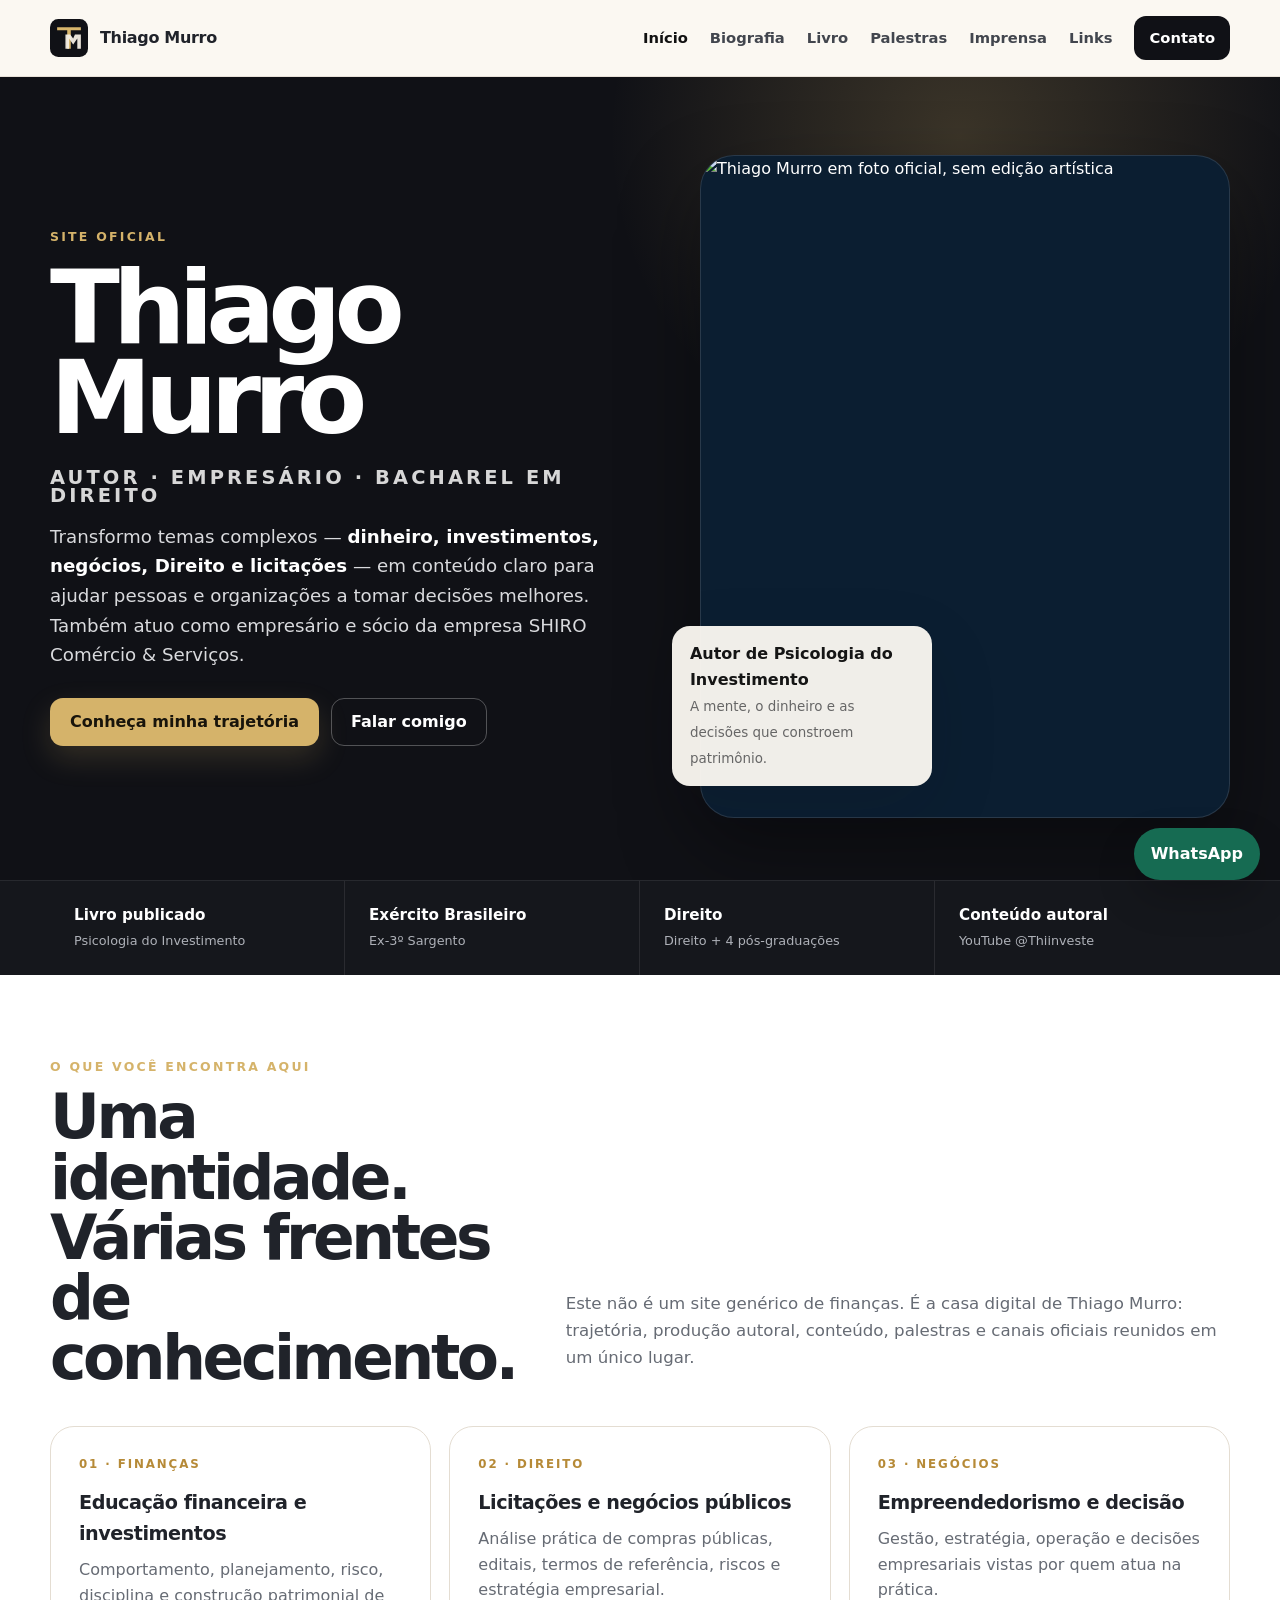
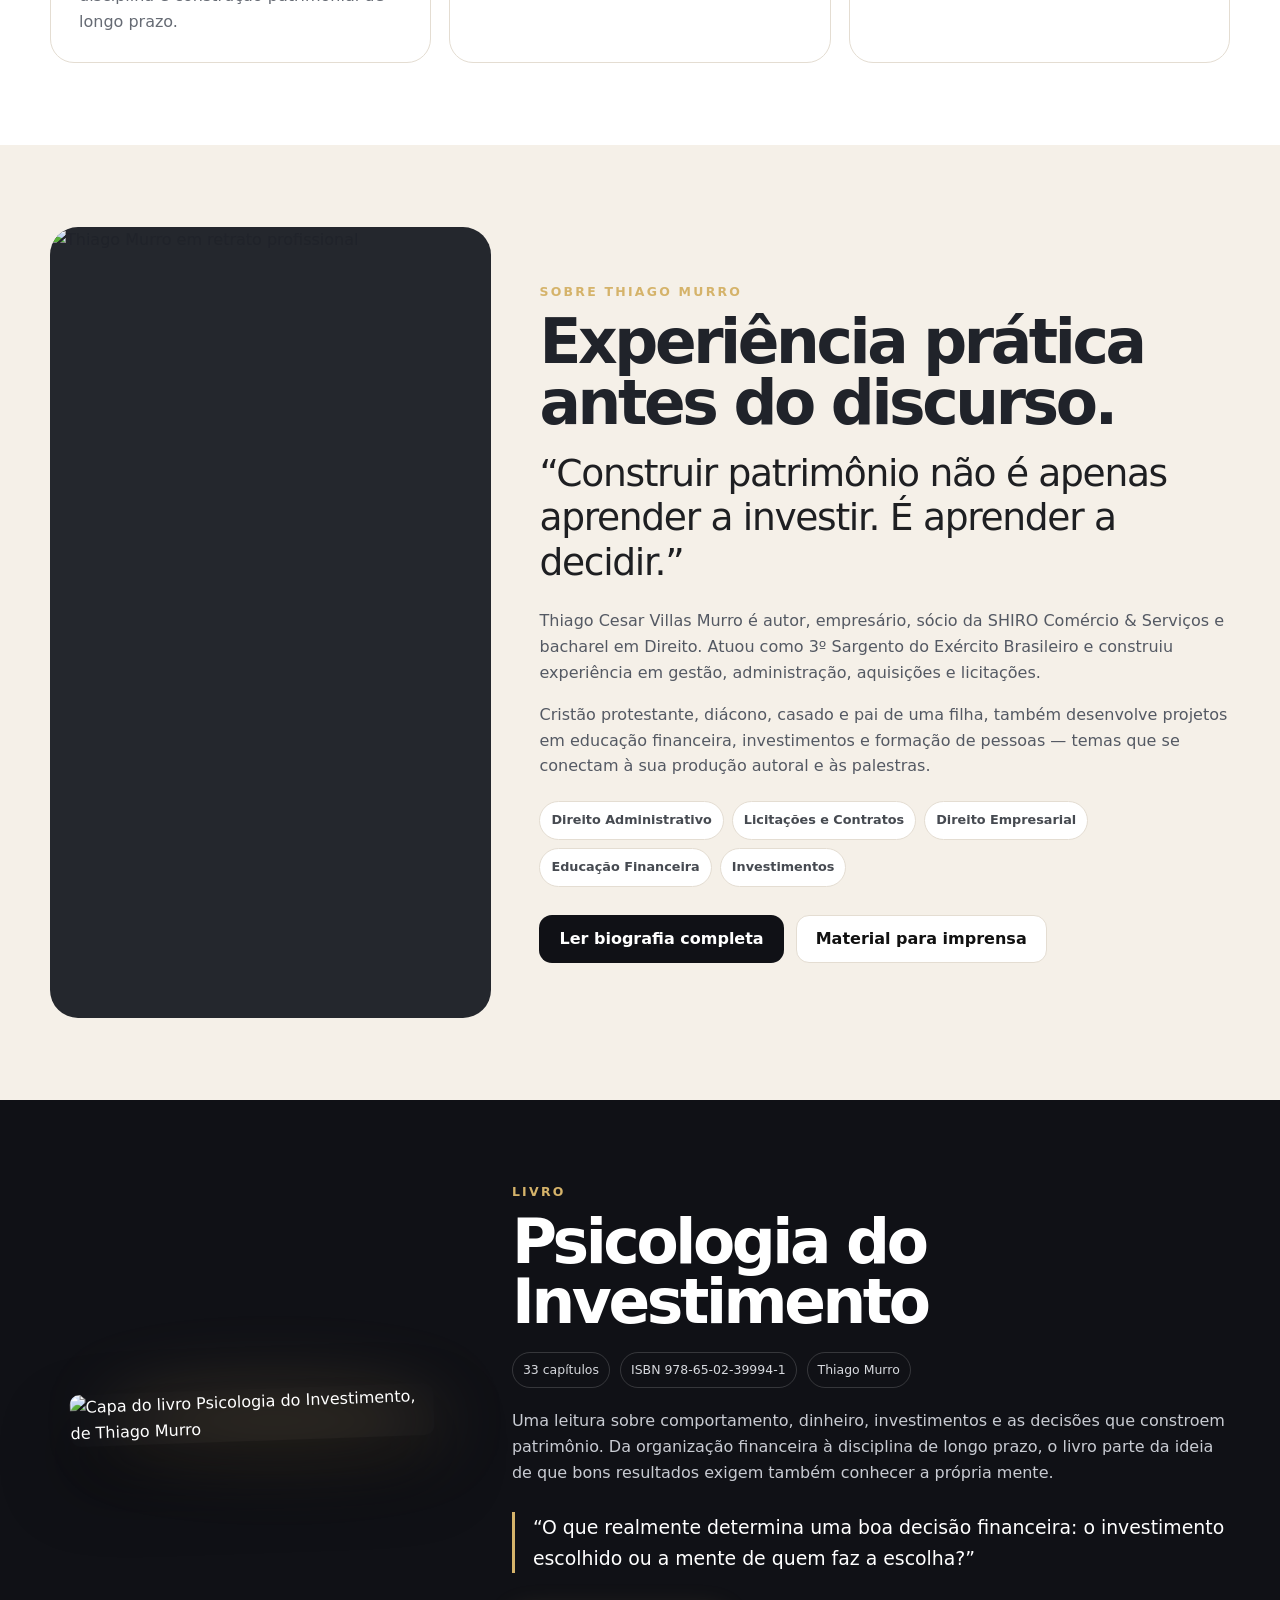
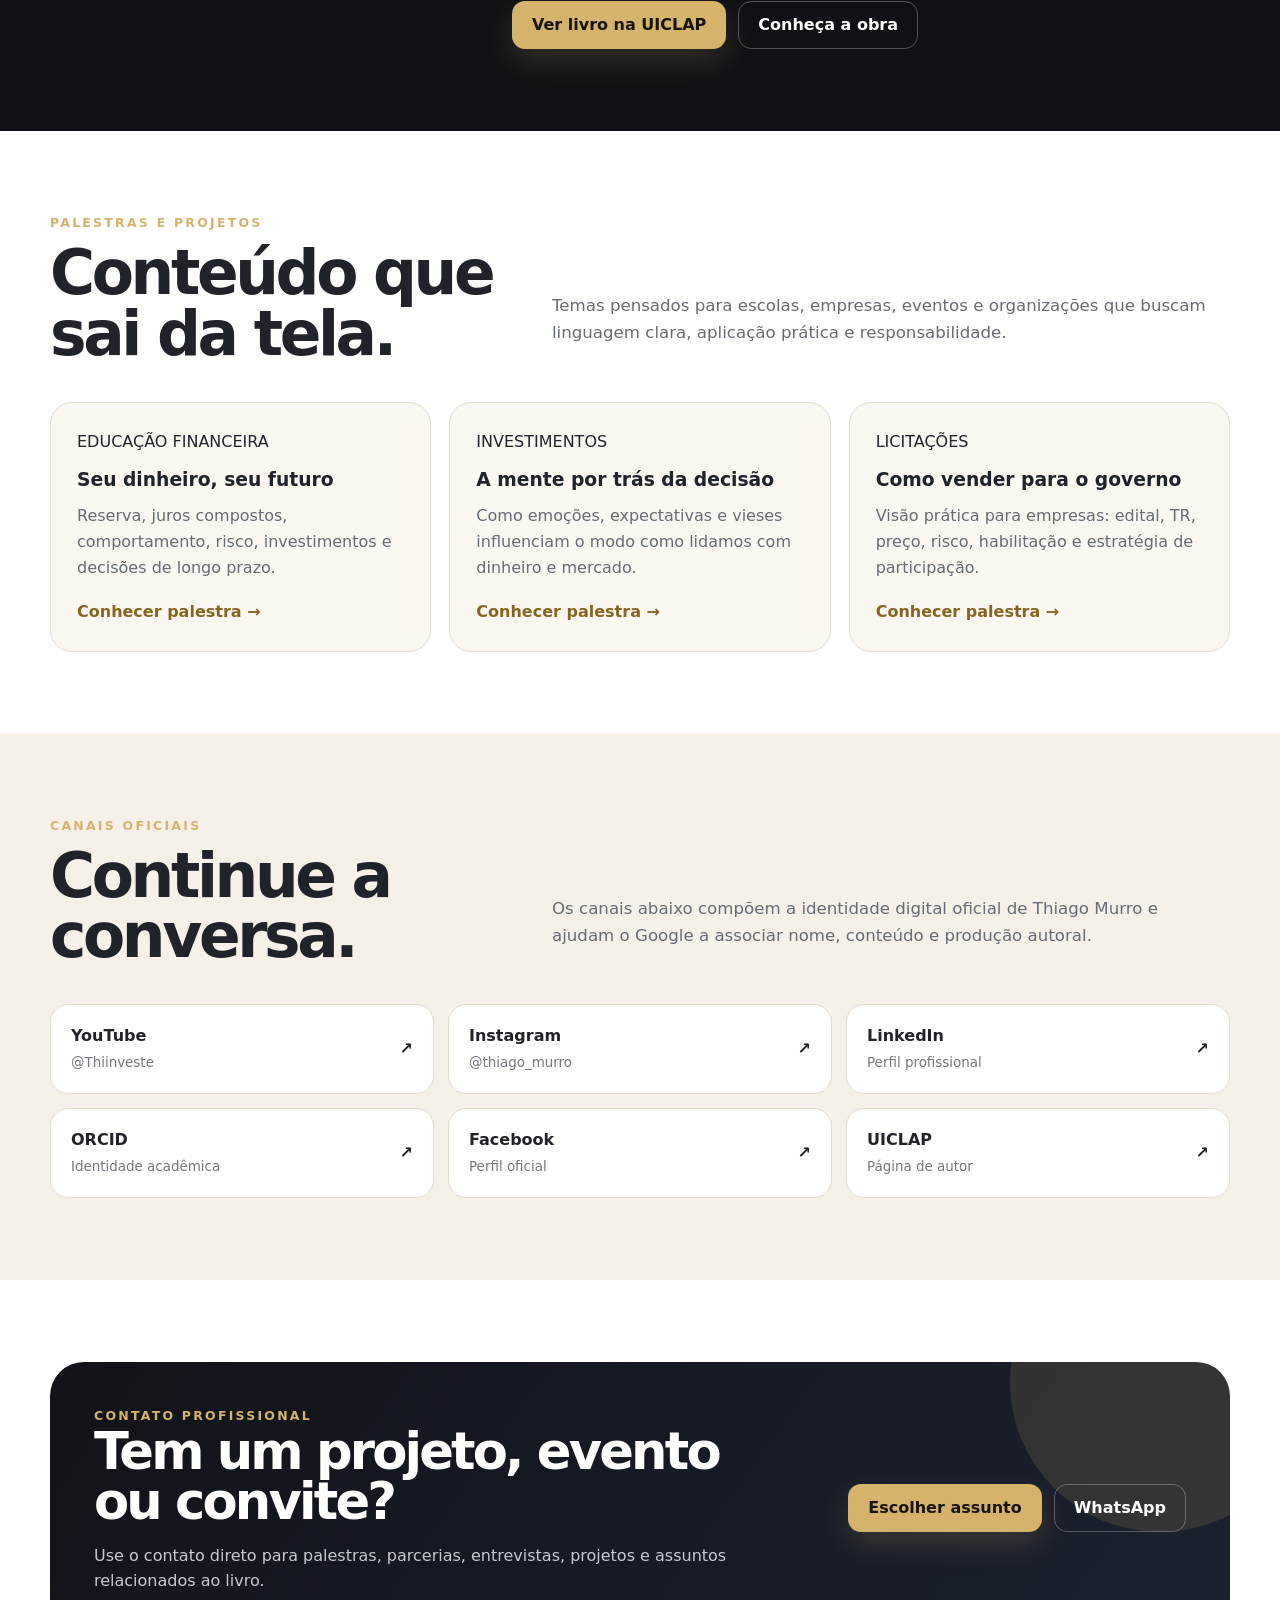
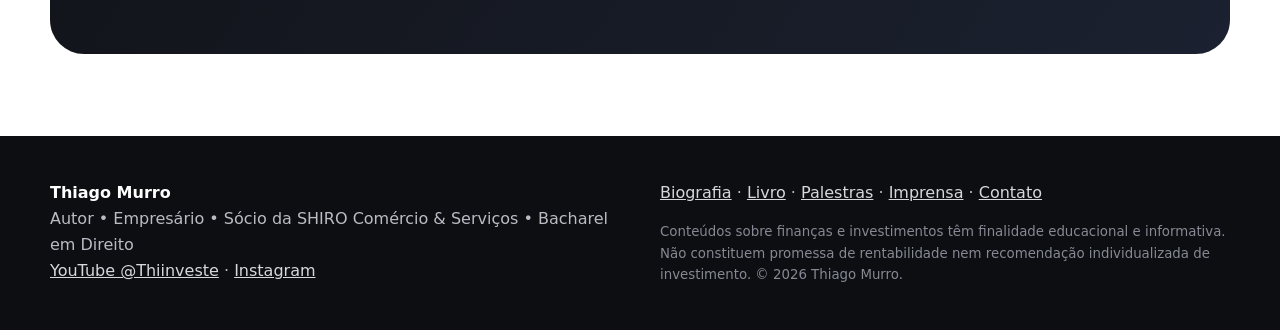
==== index.html @ 7f947172 "Publica página inicial do site oficial" ====
<!DOCTYPE html>
<html lang="pt-BR"><head><meta charset="utf-8"/><meta content="width=device-width,initial-scale=1" name="viewport"/><title>Thiago Murro | Autor, Empresário e Educação Financeira</title><meta content="Site oficial de Thiago Murro: autor de Psicologia do Investimento, empresário, bacharel em Direito, ex-3º Sargento e criador do canal Thiinveste." name="description"/><meta content="Thiago Murro" name="author"/><meta content="index,follow,max-image-preview:large" name="robots"/><meta content="#101116" name="theme-color"/><meta content="website" property="og:type"/><meta content="Thiago Murro | Autor, Empresário e Educação Financeira" property="og:title"/><meta content="Site oficial de Thiago Murro: autor de Psicologia do Investimento, empresário, bacharel em Direito, ex-3º Sargento e criador do canal Thiinveste." property="og:description"/><meta content="https://tcesar443-pixel.github.io/assets/thiago-murro-16x9.webp" property="og:image"/><meta content="pt_BR" property="og:locale"/><meta content="summary_large_image" name="twitter:card"/><link href="assets/favicon.svg" rel="icon"/><link href="styles.css" rel="stylesheet"/><script type="application/ld+json">{"@context": "https://schema.org", "@type": "Person", "@id": "https://tcesar443-pixel.github.io/#thiago-murro", "name": "Thiago Murro", "alternateName": ["Thiago Cesar Villas Murro", "Thiinveste"], "givenName": "Thiago", "familyName": "Murro", "description": "Autor, empresário, sócio da SHIRO Comércio & Serviços, bacharel em Direito e ex-3º Sargento do Exército Brasileiro, com atuação em licitações, gestão pública, educação financeira e investimentos.", "image": ["https://tcesar443-pixel.github.io/assets/thiago-murro-1x1.webp", "https://tcesar443-pixel.github.io/assets/thiago-murro-4x3.webp", "https://tcesar443-pixel.github.io/assets/thiago-murro-16x9.webp"], "jobTitle": ["Autor", "Empresário", "Sócio da SHIRO Comércio & Serviços"], "sameAs": ["https://www.youtube.com/@Thiinveste", "https://www.instagram.com/thiago_murro/", "https://www.facebook.com/thiago.murro.2025/", "https://www.linkedin.com/in/thiago-cesar-villas-murro-1043553b2/", "https://orcid.org/0009-0005-9822-4153", "https://bio.uiclap.com/thiagomurro"], "knowsAbout": ["Educação financeira", "Investimentos", "Direito Administrativo", "Licitações e contratos", "Direito Empresarial", "Direito Econômico e Financeiro", "Negócios", "Gestão pública", "Finanças comportamentais"], "url": "https://tcesar443-pixel.github.io/"}</script>
<script type="application/ld+json">{"@context": "https://schema.org", "@type": "WebSite", "name": "Thiago Murro", "alternateName": "Thiago Murro | Site Oficial", "publisher": {"@id": "https://tcesar443-pixel.github.io/#thiago-murro"}, "@id": "https://tcesar443-pixel.github.io/#website", "url": "https://tcesar443-pixel.github.io/"}</script><meta content="1200" property="og:image:width"/><meta content="675" property="og:image:height"/><meta content="Thiago Murro em retrato oficial" property="og:image:alt"/><meta content="Thiago Murro | Site Oficial" property="og:site_name"/><meta content="Thiago Murro | Autor, Empresário e Educação Financeira" name="twitter:title"/><meta content="Site oficial de Thiago Murro: autor de Psicologia do Investimento, empresário, bacharel em Direito, ex-3º Sargento e criador do canal Thiinveste." name="twitter:description"/><meta content="https://tcesar443-pixel.github.io/assets/thiago-murro-16x9.webp" name="twitter:image"/><meta content="Thiago Murro em retrato oficial" name="twitter:image:alt"/><link href="./" hreflang="pt-BR" rel="alternate"/><link as="image" fetchpriority="high" href="assets/thiago-murro-hero.jpg" rel="preload"/><link href="https://tcesar443-pixel.github.io/" rel="canonical"/><meta content="https://tcesar443-pixel.github.io/" property="og:url"/></head><body><a class="skip" href="#conteudo">Ir para o conteúdo</a><header class="nav-shell"><div class="container nav"><a class="brand" href="index.html"><img alt="" height="38" src="assets/favicon.svg" width="38"/><span>Thiago Murro</span></a><button aria-expanded="false" aria-label="Abrir menu" class="menu">☰</button><nav aria-label="Navegação principal" class="navlinks"><a aria-current="page" href="index.html">Início</a><a href="biografia.html">Biografia</a><a href="livro.html">Livro</a><a href="palestras.html">Palestras</a><a href="imprensa.html">Imprensa</a><a href="links.html">Links</a><a class="nav-cta" href="contato.html">Contato</a></nav></div></header><main id="conteudo"><section class="hero"><div class="container hero-grid"><div class="reveal"><div class="eyebrow">Site oficial</div><h1>Thiago<br/>Murro<small>Autor · Empresário · Bacharel em Direito</small></h1><p class="hero-lead">Transformo temas complexos — <strong>dinheiro, investimentos, negócios, Direito e licitações</strong> — em conteúdo claro para ajudar pessoas e organizações a tomar decisões melhores. Também atuo como empresário e sócio da empresa SHIRO Comércio &amp; Serviços.</p><div class="actions"><a class="btn btn-gold" data-track="hero_biografia" href="biografia.html">Conheça minha trajetória</a><a class="btn btn-ghost" data-track="hero_whatsapp" href="https://wa.me/5521992072981?text=Ol%C3%A1%2C%20Thiago.%20Conheci%20seu%20trabalho%20pelo%20seu%20site%20oficial%20e%20gostaria%20de%20conversar." rel="noopener" target="_blank">Falar comigo</a></div></div><div class="hero-photo reveal"><div class="frame"><img alt="Thiago Murro em foto oficial, sem edição artística" fetchpriority="high" height="1600" loading="eager" src="assets/thiago-murro-hero.jpg" width="894"/></div><div class="photo-tag"><strong>Autor de Psicologia do Investimento</strong><span>A mente, o dinheiro e as decisões que constroem patrimônio.</span></div></div></div></section>
<section class="trust"><div class="container trust-grid"><div class="trust-item"><strong>Livro publicado</strong><span>Psicologia do Investimento</span></div><div class="trust-item"><strong>Exército Brasileiro</strong><span>Ex-3º Sargento</span></div><div class="trust-item"><strong>Direito</strong><span>Direito + 4 pós-graduações</span></div><div class="trust-item"><strong>Conteúdo autoral</strong><span>YouTube @Thiinveste</span></div></div></section>
<section class="section white"><div class="container"><div class="section-head"><div><div class="eyebrow">O que você encontra aqui</div><h2>Uma identidade.<br/>Várias frentes de conhecimento.</h2></div><p class="section-copy">Este não é um site genérico de finanças. É a casa digital de Thiago Murro: trajetória, produção autoral, conteúdo, palestras e canais oficiais reunidos em um único lugar.</p></div><div class="grid3"><article class="card"><div class="num">01 · FINANÇAS</div><h3>Educação financeira e investimentos</h3><p>Comportamento, planejamento, risco, disciplina e construção patrimonial de longo prazo.</p></article><article class="card"><div class="num">02 · DIREITO</div><h3>Licitações e negócios públicos</h3><p>Análise prática de compras públicas, editais, termos de referência, riscos e estratégia empresarial.</p></article><article class="card"><div class="num">03 · NEGÓCIOS</div><h3>Empreendedorismo e decisão</h3><p>Gestão, estratégia, operação e decisões empresariais vistas por quem atua na prática.</p></article></div></div></section>
<section class="section paper"><div class="container about-grid"><div class="about-photo"><img alt="Thiago Murro em retrato profissional" height="1600" loading="lazy" src="assets/thiago-murro-imprensa.jpg" width="894"/></div><div><div class="eyebrow">Sobre Thiago Murro</div><h2>Experiência prática antes do discurso.</h2><p class="quote">“Construir patrimônio não é apenas aprender a investir. É aprender a decidir.”</p><div class="prose"><p>Thiago Cesar Villas Murro é autor, empresário, sócio da SHIRO Comércio &amp; Serviços e bacharel em Direito. Atuou como 3º Sargento do Exército Brasileiro e construiu experiência em gestão, administração, aquisições e licitações.</p><p>Cristão protestante, diácono, casado e pai de uma filha, também desenvolve projetos em educação financeira, investimentos e formação de pessoas — temas que se conectam à sua produção autoral e às palestras.</p></div><div class="chips"><span class="chip">Direito Administrativo</span><span class="chip">Licitações e Contratos</span><span class="chip">Direito Empresarial</span><span class="chip">Educação Financeira</span><span class="chip">Investimentos</span></div><div class="actions"><a class="btn btn-dark" href="biografia.html">Ler biografia completa</a><a class="btn btn-light" href="imprensa.html">Material para imprensa</a></div></div></div></section>
<section class="section dark"><div class="container book-grid"><div class="cover-wrap"><img alt="Capa do livro Psicologia do Investimento, de Thiago Murro" class="book-cover" height="1002" loading="lazy" src="assets/psicologia-do-investimento-capa.jpg" width="668"/></div><div class="book-info"><div class="eyebrow">Livro</div><h2>Psicologia do Investimento</h2><div class="meta"><span>33 capítulos</span><span>ISBN 978-65-02-39994-1</span><span>Thiago Murro</span></div><p>Uma leitura sobre comportamento, dinheiro, investimentos e as decisões que constroem patrimônio. Da organização financeira à disciplina de longo prazo, o livro parte da ideia de que bons resultados exigem também conhecer a própria mente.</p><blockquote>“O que realmente determina uma boa decisão financeira: o investimento escolhido ou a mente de quem faz a escolha?”</blockquote><div class="actions"><a class="btn btn-gold" data-track="buy_book_home" href="https://loja.uiclap.com/titulo/ua206157" rel="noopener" target="_blank">Ver livro na UICLAP</a><a class="btn btn-ghost" href="livro.html">Conheça a obra</a></div></div></div></section>
<section class="section white"><div class="container"><div class="section-head"><div><div class="eyebrow">Palestras e projetos</div><h2>Conteúdo que sai da tela.</h2></div><p class="section-copy">Temas pensados para escolas, empresas, eventos e organizações que buscam linguagem clara, aplicação prática e responsabilidade.</p></div><div class="offer"><article class="offer-card"><div class="num">EDUCAÇÃO FINANCEIRA</div><h3>Seu dinheiro, seu futuro</h3><p>Reserva, juros compostos, comportamento, risco, investimentos e decisões de longo prazo.</p><a href="palestras.html">Conhecer palestra →</a></article><article class="offer-card"><div class="num">INVESTIMENTOS</div><h3>A mente por trás da decisão</h3><p>Como emoções, expectativas e vieses influenciam o modo como lidamos com dinheiro e mercado.</p><a href="palestras.html">Conhecer palestra →</a></article><article class="offer-card"><div class="num">LICITAÇÕES</div><h3>Como vender para o governo</h3><p>Visão prática para empresas: edital, TR, preço, risco, habilitação e estratégia de participação.</p><a href="palestras.html">Conhecer palestra →</a></article></div></div></section>
<section class="section paper"><div class="container"><div class="section-head"><div><div class="eyebrow">Canais oficiais</div><h2>Continue a conversa.</h2></div><p class="section-copy">Os canais abaixo compõem a identidade digital oficial de Thiago Murro e ajudam o Google a associar nome, conteúdo e produção autoral.</p></div><div class="social-grid"><a class="social" data-track="youtube" href="https://www.youtube.com/@Thiinveste" rel="me noopener" target="_blank"><div><b>YouTube</b><span>@Thiinveste</span></div><b>↗</b></a><a class="social" data-track="instagram" href="https://www.instagram.com/thiago_murro/" rel="me noopener" target="_blank"><div><b>Instagram</b><span>@thiago_murro</span></div><b>↗</b></a><a class="social" href="https://www.linkedin.com/in/thiago-cesar-villas-murro-1043553b2/" rel="me noopener" target="_blank"><div><b>LinkedIn</b><span>Perfil profissional</span></div><b>↗</b></a><a class="social" href="https://orcid.org/0009-0005-9822-4153" rel="me noopener" target="_blank"><div><b>ORCID</b><span>Identidade acadêmica</span></div><b>↗</b></a><a class="social" href="https://www.facebook.com/thiago.murro.2025/" rel="me noopener" target="_blank"><div><b>Facebook</b><span>Perfil oficial</span></div><b>↗</b></a><a class="social" href="https://bio.uiclap.com/thiagomurro" rel="me noopener" target="_blank"><div><b>UICLAP</b><span>Página de autor</span></div><b>↗</b></a></div></div></section>
<section class="section white"><div class="container"><div class="cta"><div><div class="eyebrow">Contato profissional</div><h2>Tem um projeto, evento ou convite?</h2><p>Use o contato direto para palestras, parcerias, entrevistas, projetos e assuntos relacionados ao livro.</p></div><div class="actions"><a class="btn btn-gold" data-track="cta_contact" href="contato.html">Escolher assunto</a><a class="btn btn-ghost" data-track="cta_whatsapp" href="https://wa.me/5521992072981?text=Ol%C3%A1%2C%20Thiago.%20Conheci%20seu%20trabalho%20pelo%20site%20e%20gostaria%20de%20falar%20sobre%20um%20projeto%20profissional." rel="noopener" target="_blank">WhatsApp</a></div></div></div></section></main><a class="whatsapp-float" data-track="whatsapp_floating" href="https://wa.me/5521992072981?text=Ol%C3%A1%2C%20Thiago.%20Conheci%20seu%20trabalho%20pelo%20site%20e%20gostaria%20de%20conversar." rel="noopener" target="_blank">WhatsApp</a><footer class="footer"><div class="container footer-grid"><div><strong>Thiago Murro</strong><br/>Autor • Empresário • Sócio da SHIRO Comércio &amp; Serviços • Bacharel em Direito<br/><a href="https://www.youtube.com/@Thiinveste" rel="me noopener" target="_blank">YouTube @Thiinveste</a> · <a href="https://www.instagram.com/thiago_murro/" rel="me noopener" target="_blank">Instagram</a></div><div><a href="biografia.html">Biografia</a> · <a href="livro.html">Livro</a> · <a href="palestras.html">Palestras</a> · <a href="imprensa.html">Imprensa</a> · <a href="contato.html">Contato</a><small>Conteúdos sobre finanças e investimentos têm finalidade educacional e informativa. Não constituem promessa de rentabilidade nem recomendação individualizada de investimento. © <span data-year=""></span> Thiago Murro.</small></div></div></footer><script defer="" src="script.js"></script></body></html>
---- styles.css ----
:root{
 --ink:#101116;--ink2:#17191f;--paper:#f5f0e8;--paper2:#fbf8f2;--white:#fff;--text:#20232a;--muted:#666b74;
 --gold:#d5b36a;--gold2:#b68a37;--blue:#17395e;--line:#e4ddd2;--success:#1b6d55;
 --max:1180px;--radius:26px;--shadow:0 24px 70px rgba(16,17,22,.12)
}
*{box-sizing:border-box}html{scroll-behavior:smooth}body{margin:0;background:var(--paper2);color:var(--text);font-family:Inter,ui-sans-serif,system-ui,-apple-system,BlinkMacSystemFont,"Segoe UI",sans-serif;line-height:1.62;-webkit-font-smoothing:antialiased}img{max-width:100%;display:block}a{color:inherit}.container{width:min(calc(100% - 40px),var(--max));margin-inline:auto}.skip{position:absolute;left:-9999px}.skip:focus{left:16px;top:12px;z-index:1000;background:#fff;padding:10px 14px;border-radius:10px}
.nav-shell{position:sticky;top:0;z-index:60;background:rgba(251,248,242,.9);backdrop-filter:blur(16px);border-bottom:1px solid rgba(228,221,210,.8)}.nav{height:76px;display:flex;align-items:center;justify-content:space-between;gap:20px}.brand{display:flex;align-items:center;gap:12px;text-decoration:none;font-weight:860;letter-spacing:-.02em}.brand img{width:38px;height:38px}.navlinks{display:flex;align-items:center;gap:22px}.navlinks a{text-decoration:none;font-size:.92rem;font-weight:720;color:#42464e}.navlinks a:hover,.navlinks a[aria-current="page"]{color:#111}.nav-cta{background:var(--ink)!important;color:white!important;padding:10px 15px;border-radius:12px}.menu{display:none;border:0;background:none;font-size:1.5rem}
.hero{position:relative;overflow:hidden;background:var(--ink);color:white;padding:78px 0 62px}.hero:before{content:"";position:absolute;inset:-30% -10% auto 40%;height:600px;background:radial-gradient(circle,rgba(213,179,106,.22),rgba(213,179,106,0) 65%);pointer-events:none}.hero-grid{position:relative;display:grid;grid-template-columns:1.05fr .95fr;gap:64px;align-items:center}.eyebrow{font-size:.78rem;letter-spacing:.18em;text-transform:uppercase;font-weight:840;color:var(--gold)}.hero h1{font-size:clamp(3.8rem,8vw,7rem);line-height:.88;letter-spacing:-.07em;margin:16px 0 18px}.hero h1 small{display:block;font-size:.19em;letter-spacing:.16em;text-transform:uppercase;color:#d7d7d7;margin-top:26px}.hero-lead{font-size:1.14rem;color:#d9dadd;max-width:690px}.hero-lead strong{color:white}.actions{display:flex;gap:12px;flex-wrap:wrap;margin-top:28px}.btn{display:inline-flex;align-items:center;justify-content:center;min-height:48px;padding:0 19px;border-radius:13px;text-decoration:none;font-weight:800;border:1px solid transparent;transition:.2s ease}.btn:hover{transform:translateY(-1px)}.btn-gold{background:var(--gold);color:#18140b;box-shadow:0 12px 30px rgba(213,179,106,.18)}.btn-ghost{border-color:rgba(255,255,255,.28);color:white}.btn-dark{background:var(--ink);color:white}.btn-light{background:white;color:#111;border-color:var(--line)}
.hero-photo{position:relative}.hero-photo .frame{border-radius:34px;overflow:hidden;box-shadow:0 34px 80px rgba(0,0,0,.35);border:1px solid rgba(255,255,255,.12);background:#0b1e31;aspect-ratio:4/5}.hero-photo .frame img{width:100%;height:100%;object-fit:cover;object-position:center 32%}.photo-tag{position:absolute;left:-28px;bottom:32px;background:rgba(250,247,241,.96);color:#151515;border-radius:18px;padding:15px 18px;box-shadow:var(--shadow);max-width:260px}.photo-tag strong{display:block}.photo-tag span{font-size:.84rem;color:#666}
.trust{background:#15171c;color:white;border-top:1px solid rgba(255,255,255,.08)}.trust-grid{display:grid;grid-template-columns:repeat(4,1fr)}.trust-item{padding:22px 24px;border-right:1px solid rgba(255,255,255,.09)}.trust-item:last-child{border:0}.trust-item strong{display:block;font-size:.95rem}.trust-item span{font-size:.8rem;color:#aeb1b8}
.section{padding:82px 0}.section.paper{background:var(--paper)}.section.white{background:white}.section.dark{background:var(--ink);color:white}.section-head{display:grid;grid-template-columns:.8fr 1.2fr;gap:50px;align-items:end;margin-bottom:38px}.section h2{font-size:clamp(2.35rem,4.8vw,4.3rem);line-height:.98;letter-spacing:-.055em;margin:10px 0 0}.section-copy{font-size:1.04rem;color:var(--muted);max-width:670px}.dark .section-copy{color:#c7c9cf}.grid3{display:grid;grid-template-columns:repeat(3,1fr);gap:18px}.card{background:white;border:1px solid var(--line);border-radius:24px;padding:28px}.card .num{font-size:.74rem;font-weight:900;color:var(--gold2);letter-spacing:.16em}.card h3{margin:12px 0 8px;font-size:1.2rem;letter-spacing:-.025em}.card p{margin:0;color:var(--muted)}
.about-grid{display:grid;grid-template-columns:.78fr 1.22fr;gap:48px;align-items:center}.about-photo{border-radius:28px;overflow:hidden;background:#24272d}.about-photo img{width:100%;height:100%;object-fit:cover}.quote{font-size:clamp(1.55rem,3vw,2.35rem);line-height:1.18;letter-spacing:-.035em;margin:18px 0 24px;color:#1e1f22}.prose p{color:#545963}.chips{display:flex;flex-wrap:wrap;gap:8px;margin-top:22px}.chip{padding:8px 11px;border-radius:999px;background:#fff;border:1px solid var(--line);font-size:.8rem;font-weight:720;color:#464a51}
.book-grid{display:grid;grid-template-columns:.72fr 1.28fr;gap:58px;align-items:center}.cover-wrap{position:relative;padding:10px 20px}.cover-wrap:before{content:"";position:absolute;inset:12% 2% -3% 13%;background:rgba(213,179,106,.18);filter:blur(35px);border-radius:50%}.book-cover{position:relative;border-radius:10px;box-shadow:0 35px 70px rgba(0,0,0,.38);transform:rotate(-2deg);width:min(100%,420px);margin:auto}.book-info .meta{display:flex;gap:10px;flex-wrap:wrap;margin:20px 0}.meta span{border:1px solid rgba(255,255,255,.16);border-radius:999px;padding:7px 10px;font-size:.78rem;color:#d7d9de}.book-info p{color:#c8cbd2}.book-info blockquote{border-left:3px solid var(--gold);padding-left:18px;margin:26px 0;font-size:1.18rem;color:white}
.offer{display:grid;grid-template-columns:repeat(3,1fr);gap:18px}.offer-card{border:1px solid var(--line);background:var(--paper2);padding:26px;border-radius:22px}.offer-card h3{margin:10px 0 8px}.offer-card p{color:var(--muted);margin:0 0 18px}.offer-card a{font-weight:800;text-decoration:none;color:#87651f}
.social-grid{display:grid;grid-template-columns:repeat(3,1fr);gap:14px}.social{display:flex;align-items:center;justify-content:space-between;gap:20px;text-decoration:none;background:white;border:1px solid var(--line);border-radius:18px;padding:18px 20px;transition:.2s}.social:hover{transform:translateY(-2px);box-shadow:0 12px 28px rgba(16,17,22,.06);border-color:#d6c395}.social b{display:block}.social span{font-size:.84rem;color:#737780}
.cta{border-radius:34px;padding:44px;background:linear-gradient(125deg,#111318,#1b2130);color:white;display:grid;grid-template-columns:1.25fr .75fr;gap:30px;align-items:center;overflow:hidden;position:relative}.cta:after{content:"";position:absolute;width:300px;height:300px;border-radius:50%;background:rgba(213,179,106,.14);right:-80px;top:-130px}.cta h2{font-size:clamp(2.2rem,4vw,3.8rem);margin:0 0 12px;position:relative;z-index:1}.cta p{color:#c8cad1;position:relative;z-index:1}.cta .actions{justify-content:flex-end;position:relative;z-index:1;margin:0}
.page-hero{padding:70px 0 42px;background:var(--ink);color:white}.page-hero h1{font-size:clamp(3rem,6vw,5.8rem);line-height:.95;letter-spacing:-.06em;margin:13px 0 16px}.page-hero p{color:#c9cbd0;max-width:760px}.crumb{font-size:.82rem;color:#9fa3ab}.crumb a{color:#d4d5d8}.content{max-width:820px}.content h2{font-size:2rem;letter-spacing:-.035em;margin-top:42px}.content p{color:#51565f}.fact-grid{display:grid;grid-template-columns:repeat(2,1fr);gap:14px;margin:26px 0}.fact{background:white;border:1px solid var(--line);padding:20px;border-radius:18px}.fact strong{display:block}.fact span{color:var(--muted);font-size:.88rem}.press-grid{display:grid;grid-template-columns:.8fr 1.2fr;gap:42px;align-items:start}.download-card{background:white;border:1px solid var(--line);border-radius:24px;padding:20px;position:sticky;top:100px}.download-card img{border-radius:18px}.download-card .btn{width:100%;margin-top:14px}.contact-grid{display:grid;grid-template-columns:repeat(2,1fr);gap:16px}.contact-card{background:white;border:1px solid var(--line);border-radius:22px;padding:26px;text-decoration:none;transition:.2s}.contact-card:hover{transform:translateY(-2px);box-shadow:0 12px 30px rgba(16,17,22,.06)}.contact-card span{font-size:.8rem;color:#966f24;text-transform:uppercase;letter-spacing:.12em;font-weight:850}.contact-card h3{margin:8px 0}.contact-card p{margin:0;color:var(--muted)}
.footer{background:#0d0e12;color:#b9bcc4;padding:44px 0}.footer-grid{display:grid;grid-template-columns:1fr 1fr;gap:40px}.footer strong{color:white}.footer a{color:#d7d8dc}.footer small{display:block;margin-top:15px;color:#858993;max-width:760px}.whatsapp-float{position:fixed;right:20px;bottom:20px;z-index:55;background:#166b52;color:white;text-decoration:none;border-radius:999px;padding:13px 17px;font-weight:820;box-shadow:0 18px 40px rgba(0,0,0,.2)}
.reveal{animation:rise .7s ease both}@keyframes rise{from{opacity:0;transform:translateY(16px)}to{opacity:1;transform:none}}@media(prefers-reduced-motion:reduce){*{scroll-behavior:auto!important}.reveal{animation:none}.btn,.social,.contact-card{transition:none}}
@media(max-width:920px){.navlinks{display:none;position:absolute;left:20px;right:20px;top:68px;background:#fff;border:1px solid var(--line);padding:18px;border-radius:18px;box-shadow:var(--shadow);flex-direction:column;align-items:flex-start}.navlinks.open{display:flex}.menu{display:block}.hero-grid,.section-head,.about-grid,.book-grid,.cta,.press-grid{grid-template-columns:1fr}.hero{padding-top:48px}.hero-photo{max-width:620px;margin:auto}.photo-tag{left:16px}.trust-grid{grid-template-columns:repeat(2,1fr)}.trust-item:nth-child(2){border-right:0}.trust-item:nth-child(-n+2){border-bottom:1px solid rgba(255,255,255,.09)}.grid3,.offer,.social-grid{grid-template-columns:1fr}.cta .actions{justify-content:flex-start}.download-card{position:static}.contact-grid{grid-template-columns:1fr}}
@media(max-width:560px){.container{width:min(calc(100% - 28px),var(--max))}.nav{height:68px}.hero h1{font-size:3.6rem}.hero h1 small{font-size:.21em}.hero-grid{gap:34px}.hero-photo .frame{aspect-ratio:4/5}.photo-tag{position:relative;left:auto;bottom:auto;margin:-30px 14px 0}.section{padding:62px 0}.trust-item{padding:18px 14px}.book-grid{gap:30px}.cta{padding:30px}.footer-grid{grid-template-columns:1fr}.whatsapp-float{right:14px;bottom:14px;padding:12px 14px;font-size:.88rem}.fact-grid{grid-template-columns:1fr}}
.hero-photo .frame img{object-position:center 18%}
.book-cover{height:auto;display:block;aspect-ratio:auto}
.download-card img{width:100%;height:auto;display:block;object-fit:contain}
.contact-direct{display:grid;grid-template-columns:repeat(2,1fr);gap:16px;margin-top:18px}
.direct-card{background:white;border:1px solid var(--line);border-radius:22px;padding:24px}
.direct-card span{font-size:.8rem;color:#966f24;text-transform:uppercase;letter-spacing:.12em;font-weight:850}
.direct-card h3{margin:8px 0 10px}
.direct-card p,.direct-card li{color:var(--muted)}
.direct-card ul{margin:0;padding-left:18px}
.direct-card a{color:inherit;font-weight:700;text-decoration:none}
@media(max-width:900px){.contact-direct{grid-template-columns:1fr}}
/* V3 — Biografia completa */
.bio-intro{display:grid;grid-template-columns:.72fr 1.28fr;gap:52px;align-items:start}
.bio-intro .about-photo{position:sticky;top:100px}
.bio-lead{font-size:1.22rem;line-height:1.72;color:#343941;margin-top:0}
.bio-section{padding:72px 0;border-top:1px solid var(--line)}
.bio-section:first-of-type{border-top:0}
.bio-section-grid{display:grid;grid-template-columns:.58fr 1.42fr;gap:52px;align-items:start}
.bio-label{position:sticky;top:106px}
.bio-label .eyebrow{margin-bottom:12px}
.bio-label h2{font-size:clamp(2rem,3.8vw,3.3rem);line-height:1.02;margin:0;letter-spacing:-.045em}
.bio-copy p{font-size:1.03rem;color:#50555e;margin:0 0 18px}
.bio-copy strong{color:#17191d}
.timeline-v3{display:grid;gap:12px;margin-top:26px}
.timeline-v3 .t-item{display:grid;grid-template-columns:130px 1fr;gap:22px;padding:20px 0;border-top:1px solid var(--line)}
.timeline-v3 .t-item:first-child{border-top:0}
.timeline-v3 .t-year{font-weight:900;color:#8b6720;font-size:.88rem;letter-spacing:.05em}
.timeline-v3 .t-item h3{margin:0 0 6px;font-size:1.08rem}
.timeline-v3 .t-item p{margin:0;color:var(--muted);font-size:.94rem}
.bio-highlight{background:#111318;color:white;border-radius:28px;padding:32px;margin-top:28px}
.bio-highlight p{color:#d2d4da;margin:0}
.bio-highlight strong{color:white}
.bio-facts{display:grid;grid-template-columns:repeat(3,1fr);gap:14px;margin-top:28px}
.bio-fact{background:white;border:1px solid var(--line);border-radius:18px;padding:20px}
.bio-fact strong{display:block;margin-bottom:5px}.bio-fact span{color:var(--muted);font-size:.9rem}
.bio-quote{font-size:clamp(1.55rem,2.7vw,2.25rem);line-height:1.22;letter-spacing:-.03em;border-left:4px solid var(--gold);padding-left:22px;margin:28px 0;color:#202226}
.keyword-links{display:flex;flex-wrap:wrap;gap:9px;margin-top:24px}.keyword-links a{padding:8px 12px;border:1px solid var(--line);border-radius:999px;text-decoration:none;font-size:.82rem;font-weight:750;background:white}
@media(max-width:900px){.bio-intro,.bio-section-grid{grid-template-columns:1fr}.bio-intro .about-photo,.bio-label{position:static}.bio-facts{grid-template-columns:1fr 1fr}.timeline-v3 .t-item{grid-template-columns:1fr;gap:6px}}
@media(max-width:620px){.bio-facts{grid-template-columns:1fr}.bio-section{padding:54px 0}}
.credentials-grid{display:grid;grid-template-columns:repeat(2,minmax(0,1fr));gap:14px;margin:24px 0 28px}.credential{background:white;border:1px solid var(--line);border-radius:18px;padding:20px}.credential span{font-size:.72rem;font-weight:900;letter-spacing:.13em;text-transform:uppercase;color:#966f24}.credential h3{margin:7px 0 5px;font-size:1.02rem;line-height:1.28;letter-spacing:-.015em}.credential p{margin:0!important;font-size:.86rem;color:var(--muted)!important}.fact-wide{grid-column:1/-1}.fact-wide span{line-height:1.7}.fact-wide span br+*{margin-top:4px}@media(max-width:720px){.credentials-grid{grid-template-columns:1fr}}
.bio-fact-wide{grid-column:1/-1}.bio-fact-wide span{line-height:1.72}.credentials-grid{display:grid;grid-template-columns:repeat(2,minmax(0,1fr));gap:14px;margin:24px 0 28px}.credential{background:#fff;border:1px solid var(--line);border-radius:18px;padding:20px}.credential span{display:block;font-size:.72rem;font-weight:900;letter-spacing:.13em;text-transform:uppercase;color:#966f24}.credential h3{margin:7px 0 5px;font-size:1.03rem;line-height:1.28;letter-spacing:-.015em}.credential p{margin:0!important;font-size:.86rem;color:var(--muted)!important}@media(max-width:720px){.credentials-grid{grid-template-columns:1fr}}
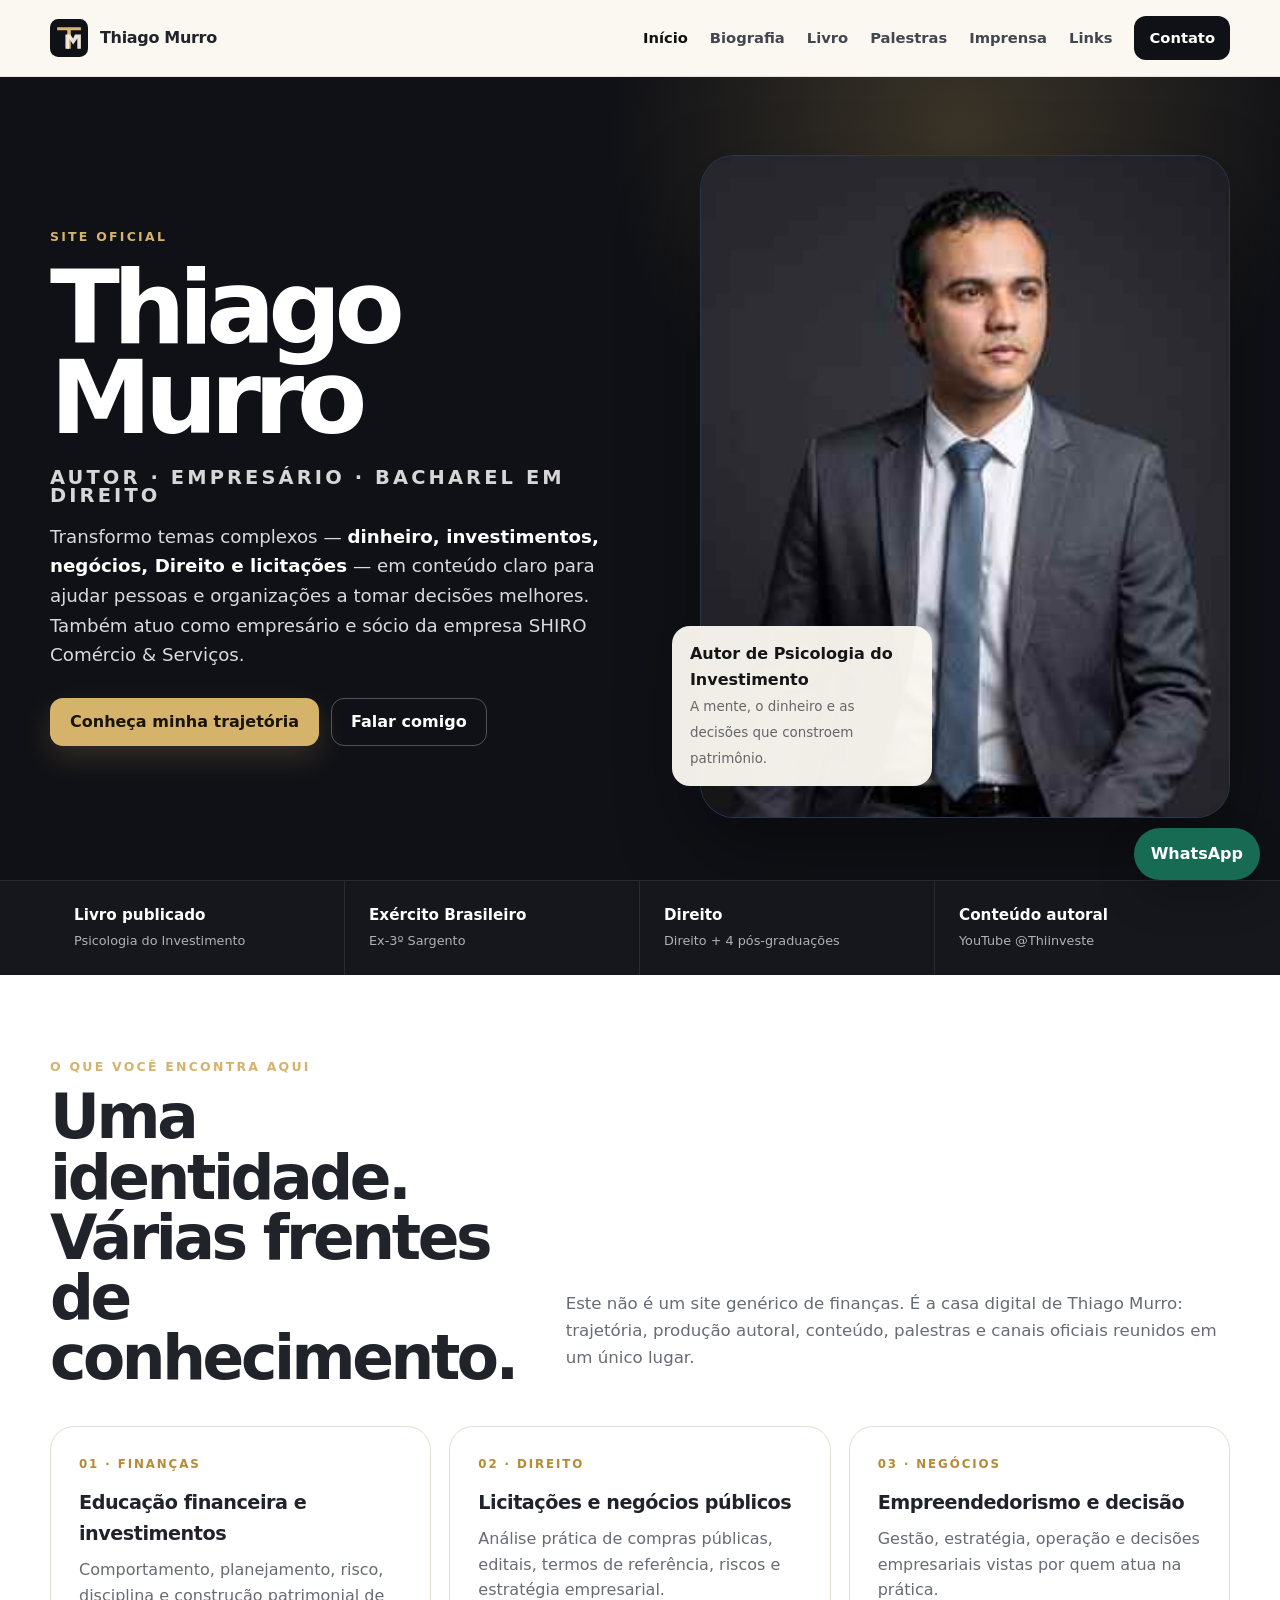
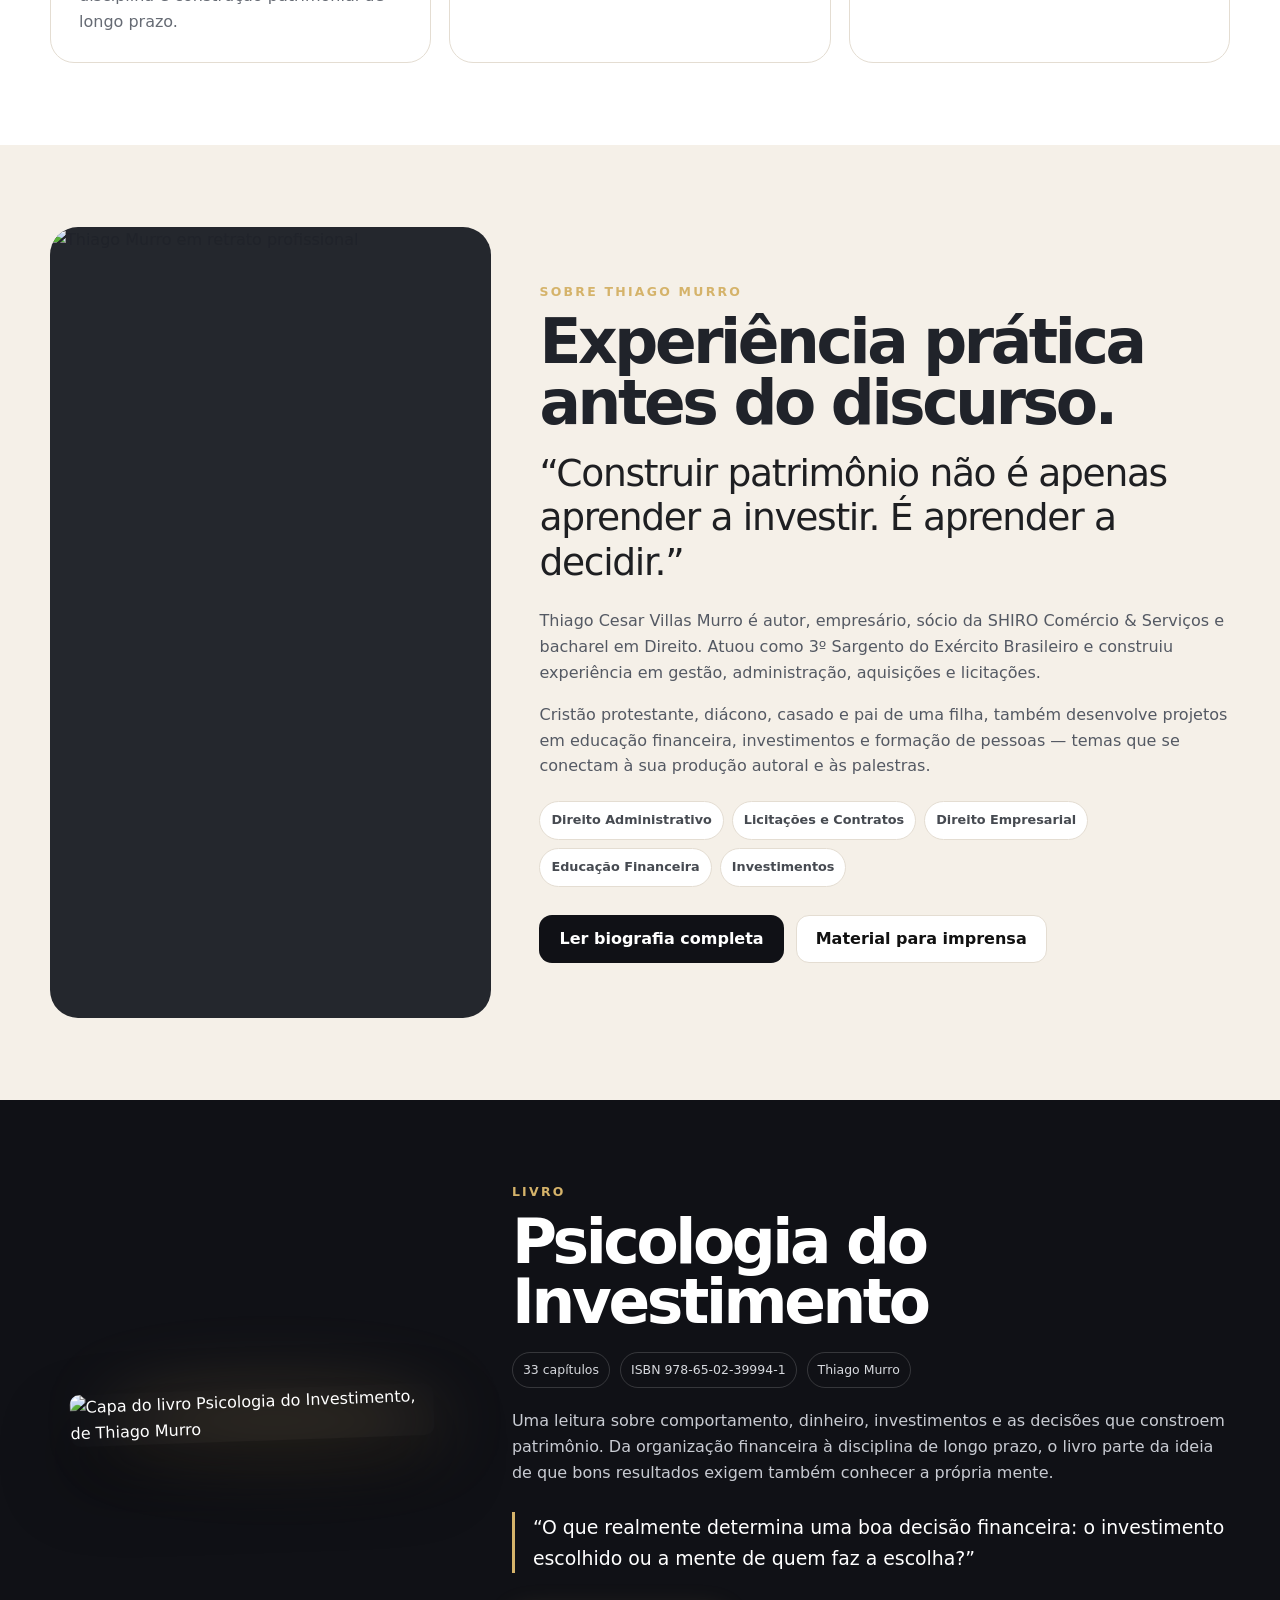
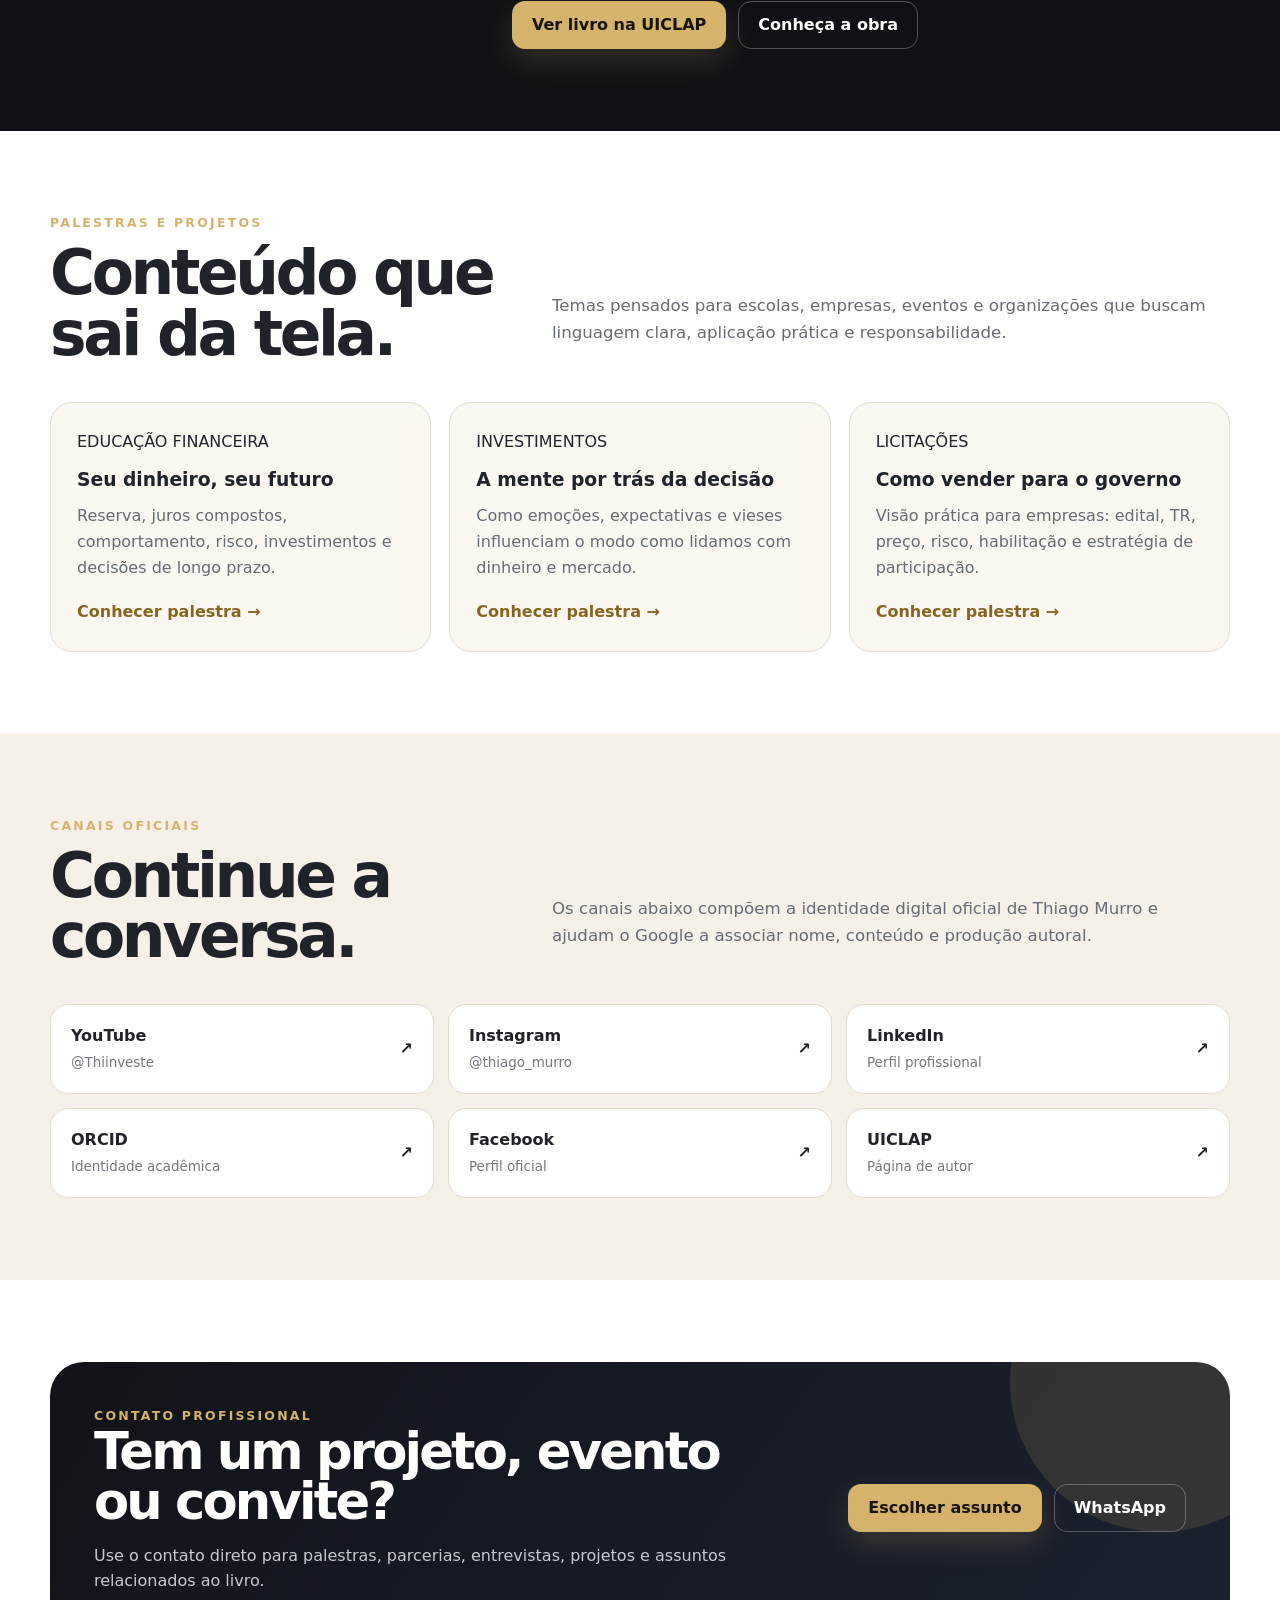
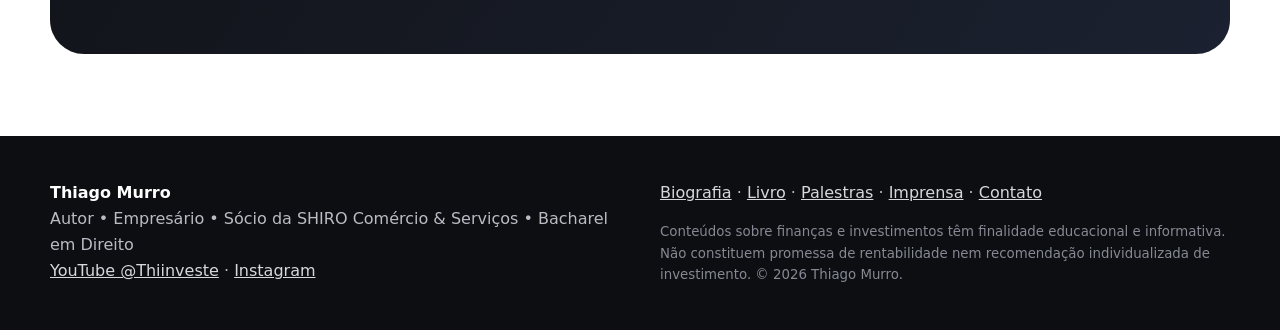
==== commit 0dfd6780: "Atualiza imagens sociais em index.html" ====
--- a/index.html
+++ b/index.html
@@ -1,6 +1,6 @@
 <!DOCTYPE html>
-<html lang="pt-BR"><head><meta charset="utf-8"/><meta content="width=device-width,initial-scale=1" name="viewport"/><title>Thiago Murro | Autor, Empresário e Educação Financeira</title><meta content="Site oficial de Thiago Murro: autor de Psicologia do Investimento, empresário, bacharel em Direito, ex-3º Sargento e criador do canal Thiinveste." name="description"/><meta content="Thiago Murro" name="author"/><meta content="index,follow,max-image-preview:large" name="robots"/><meta content="#101116" name="theme-color"/><meta content="website" property="og:type"/><meta content="Thiago Murro | Autor, Empresário e Educação Financeira" property="og:title"/><meta content="Site oficial de Thiago Murro: autor de Psicologia do Investimento, empresário, bacharel em Direito, ex-3º Sargento e criador do canal Thiinveste." property="og:description"/><meta content="https://tcesar443-pixel.github.io/assets/thiago-murro-16x9.webp" property="og:image"/><meta content="pt_BR" property="og:locale"/><meta content="summary_large_image" name="twitter:card"/><link href="assets/favicon.svg" rel="icon"/><link href="styles.css" rel="stylesheet"/><script type="application/ld+json">{"@context": "https://schema.org", "@type": "Person", "@id": "https://tcesar443-pixel.github.io/#thiago-murro", "name": "Thiago Murro", "alternateName": ["Thiago Cesar Villas Murro", "Thiinveste"], "givenName": "Thiago", "familyName": "Murro", "description": "Autor, empresário, sócio da SHIRO Comércio & Serviços, bacharel em Direito e ex-3º Sargento do Exército Brasileiro, com atuação em licitações, gestão pública, educação financeira e investimentos.", "image": ["https://tcesar443-pixel.github.io/assets/thiago-murro-1x1.webp", "https://tcesar443-pixel.github.io/assets/thiago-murro-4x3.webp", "https://tcesar443-pixel.github.io/assets/thiago-murro-16x9.webp"], "jobTitle": ["Autor", "Empresário", "Sócio da SHIRO Comércio & Serviços"], "sameAs": ["https://www.youtube.com/@Thiinveste", "https://www.instagram.com/thiago_murro/", "https://www.facebook.com/thiago.murro.2025/", "https://www.linkedin.com/in/thiago-cesar-villas-murro-1043553b2/", "https://orcid.org/0009-0005-9822-4153", "https://bio.uiclap.com/thiagomurro"], "knowsAbout": ["Educação financeira", "Investimentos", "Direito Administrativo", "Licitações e contratos", "Direito Empresarial", "Direito Econômico e Financeiro", "Negócios", "Gestão pública", "Finanças comportamentais"], "url": "https://tcesar443-pixel.github.io/"}</script>
-<script type="application/ld+json">{"@context": "https://schema.org", "@type": "WebSite", "name": "Thiago Murro", "alternateName": "Thiago Murro | Site Oficial", "publisher": {"@id": "https://tcesar443-pixel.github.io/#thiago-murro"}, "@id": "https://tcesar443-pixel.github.io/#website", "url": "https://tcesar443-pixel.github.io/"}</script><meta content="1200" property="og:image:width"/><meta content="675" property="og:image:height"/><meta content="Thiago Murro em retrato oficial" property="og:image:alt"/><meta content="Thiago Murro | Site Oficial" property="og:site_name"/><meta content="Thiago Murro | Autor, Empresário e Educação Financeira" name="twitter:title"/><meta content="Site oficial de Thiago Murro: autor de Psicologia do Investimento, empresário, bacharel em Direito, ex-3º Sargento e criador do canal Thiinveste." name="twitter:description"/><meta content="https://tcesar443-pixel.github.io/assets/thiago-murro-16x9.webp" name="twitter:image"/><meta content="Thiago Murro em retrato oficial" name="twitter:image:alt"/><link href="./" hreflang="pt-BR" rel="alternate"/><link as="image" fetchpriority="high" href="assets/thiago-murro-hero.jpg" rel="preload"/><link href="https://tcesar443-pixel.github.io/" rel="canonical"/><meta content="https://tcesar443-pixel.github.io/" property="og:url"/></head><body><a class="skip" href="#conteudo">Ir para o conteúdo</a><header class="nav-shell"><div class="container nav"><a class="brand" href="index.html"><img alt="" height="38" src="assets/favicon.svg" width="38"/><span>Thiago Murro</span></a><button aria-expanded="false" aria-label="Abrir menu" class="menu">☰</button><nav aria-label="Navegação principal" class="navlinks"><a aria-current="page" href="index.html">Início</a><a href="biografia.html">Biografia</a><a href="livro.html">Livro</a><a href="palestras.html">Palestras</a><a href="imprensa.html">Imprensa</a><a href="links.html">Links</a><a class="nav-cta" href="contato.html">Contato</a></nav></div></header><main id="conteudo"><section class="hero"><div class="container hero-grid"><div class="reveal"><div class="eyebrow">Site oficial</div><h1>Thiago<br/>Murro<small>Autor · Empresário · Bacharel em Direito</small></h1><p class="hero-lead">Transformo temas complexos — <strong>dinheiro, investimentos, negócios, Direito e licitações</strong> — em conteúdo claro para ajudar pessoas e organizações a tomar decisões melhores. Também atuo como empresário e sócio da empresa SHIRO Comércio &amp; Serviços.</p><div class="actions"><a class="btn btn-gold" data-track="hero_biografia" href="biografia.html">Conheça minha trajetória</a><a class="btn btn-ghost" data-track="hero_whatsapp" href="https://wa.me/5521992072981?text=Ol%C3%A1%2C%20Thiago.%20Conheci%20seu%20trabalho%20pelo%20seu%20site%20oficial%20e%20gostaria%20de%20conversar." rel="noopener" target="_blank">Falar comigo</a></div></div><div class="hero-photo reveal"><div class="frame"><img alt="Thiago Murro em foto oficial, sem edição artística" fetchpriority="high" height="1600" loading="eager" src="assets/thiago-murro-hero.jpg" width="894"/></div><div class="photo-tag"><strong>Autor de Psicologia do Investimento</strong><span>A mente, o dinheiro e as decisões que constroem patrimônio.</span></div></div></div></section>
+<html lang="pt-BR"><head><meta charset="utf-8"/><meta content="width=device-width,initial-scale=1" name="viewport"/><title>Thiago Murro | Autor, Empresário e Educação Financeira</title><meta content="Site oficial de Thiago Murro: autor de Psicologia do Investimento, empresário, bacharel em Direito, ex-3º Sargento e criador do canal Thiinveste." name="description"/><meta content="Thiago Murro" name="author"/><meta content="index,follow,max-image-preview:large" name="robots"/><meta content="#101116" name="theme-color"/><meta content="website" property="og:type"/><meta content="Thiago Murro | Autor, Empresário e Educação Financeira" property="og:title"/><meta content="Site oficial de Thiago Murro: autor de Psicologia do Investimento, empresário, bacharel em Direito, ex-3º Sargento e criador do canal Thiinveste." property="og:description"/><meta content="https://tcesar443-pixel.github.io/assets/thiago-murro-hero.jpg" property="og:image"/><meta content="pt_BR" property="og:locale"/><meta content="summary_large_image" name="twitter:card"/><link href="assets/favicon.svg" rel="icon"/><link href="styles.css" rel="stylesheet"/><script type="application/ld+json">{"@context": "https://schema.org", "@type": "Person", "@id": "https://tcesar443-pixel.github.io/#thiago-murro", "name": "Thiago Murro", "alternateName": ["Thiago Cesar Villas Murro", "Thiinveste"], "givenName": "Thiago", "familyName": "Murro", "description": "Autor, empresário, sócio da SHIRO Comércio & Serviços, bacharel em Direito e ex-3º Sargento do Exército Brasileiro, com atuação em licitações, gestão pública, educação financeira e investimentos.", "image": ["https://tcesar443-pixel.github.io/assets/thiago-murro-hero.jpg", "https://tcesar443-pixel.github.io/assets/thiago-murro-hero.jpg", "https://tcesar443-pixel.github.io/assets/thiago-murro-hero.jpg"], "jobTitle": ["Autor", "Empresário", "Sócio da SHIRO Comércio & Serviços"], "sameAs": ["https://www.youtube.com/@Thiinveste", "https://www.instagram.com/thiago_murro/", "https://www.facebook.com/thiago.murro.2025/", "https://www.linkedin.com/in/thiago-cesar-villas-murro-1043553b2/", "https://orcid.org/0009-0005-9822-4153", "https://bio.uiclap.com/thiagomurro"], "knowsAbout": ["Educação financeira", "Investimentos", "Direito Administrativo", "Licitações e contratos", "Direito Empresarial", "Direito Econômico e Financeiro", "Negócios", "Gestão pública", "Finanças comportamentais"], "url": "https://tcesar443-pixel.github.io/"}</script>
+<script type="application/ld+json">{"@context": "https://schema.org", "@type": "WebSite", "name": "Thiago Murro", "alternateName": "Thiago Murro | Site Oficial", "publisher": {"@id": "https://tcesar443-pixel.github.io/#thiago-murro"}, "@id": "https://tcesar443-pixel.github.io/#website", "url": "https://tcesar443-pixel.github.io/"}</script><meta content="1200" property="og:image:width"/><meta content="675" property="og:image:height"/><meta content="Thiago Murro em retrato oficial" property="og:image:alt"/><meta content="Thiago Murro | Site Oficial" property="og:site_name"/><meta content="Thiago Murro | Autor, Empresário e Educação Financeira" name="twitter:title"/><meta content="Site oficial de Thiago Murro: autor de Psicologia do Investimento, empresário, bacharel em Direito, ex-3º Sargento e criador do canal Thiinveste." name="twitter:description"/><meta content="https://tcesar443-pixel.github.io/assets/thiago-murro-hero.jpg" name="twitter:image"/><meta content="Thiago Murro em retrato oficial" name="twitter:image:alt"/><link href="./" hreflang="pt-BR" rel="alternate"/><link as="image" fetchpriority="high" href="assets/thiago-murro-hero.jpg" rel="preload"/><link href="https://tcesar443-pixel.github.io/" rel="canonical"/><meta content="https://tcesar443-pixel.github.io/" property="og:url"/></head><body><a class="skip" href="#conteudo">Ir para o conteúdo</a><header class="nav-shell"><div class="container nav"><a class="brand" href="index.html"><img alt="" height="38" src="assets/favicon.svg" width="38"/><span>Thiago Murro</span></a><button aria-expanded="false" aria-label="Abrir menu" class="menu">☰</button><nav aria-label="Navegação principal" class="navlinks"><a aria-current="page" href="index.html">Início</a><a href="biografia.html">Biografia</a><a href="livro.html">Livro</a><a href="palestras.html">Palestras</a><a href="imprensa.html">Imprensa</a><a href="links.html">Links</a><a class="nav-cta" href="contato.html">Contato</a></nav></div></header><main id="conteudo"><section class="hero"><div class="container hero-grid"><div class="reveal"><div class="eyebrow">Site oficial</div><h1>Thiago<br/>Murro<small>Autor · Empresário · Bacharel em Direito</small></h1><p class="hero-lead">Transformo temas complexos — <strong>dinheiro, investimentos, negócios, Direito e licitações</strong> — em conteúdo claro para ajudar pessoas e organizações a tomar decisões melhores. Também atuo como empresário e sócio da empresa SHIRO Comércio &amp; Serviços.</p><div class="actions"><a class="btn btn-gold" data-track="hero_biografia" href="biografia.html">Conheça minha trajetória</a><a class="btn btn-ghost" data-track="hero_whatsapp" href="https://wa.me/5521992072981?text=Ol%C3%A1%2C%20Thiago.%20Conheci%20seu%20trabalho%20pelo%20seu%20site%20oficial%20e%20gostaria%20de%20conversar." rel="noopener" target="_blank">Falar comigo</a></div></div><div class="hero-photo reveal"><div class="frame"><img alt="Thiago Murro em foto oficial, sem edição artística" fetchpriority="high" height="1600" loading="eager" src="assets/thiago-murro-hero.jpg" width="894"/></div><div class="photo-tag"><strong>Autor de Psicologia do Investimento</strong><span>A mente, o dinheiro e as decisões que constroem patrimônio.</span></div></div></div></section>
 <section class="trust"><div class="container trust-grid"><div class="trust-item"><strong>Livro publicado</strong><span>Psicologia do Investimento</span></div><div class="trust-item"><strong>Exército Brasileiro</strong><span>Ex-3º Sargento</span></div><div class="trust-item"><strong>Direito</strong><span>Direito + 4 pós-graduações</span></div><div class="trust-item"><strong>Conteúdo autoral</strong><span>YouTube @Thiinveste</span></div></div></section>
 <section class="section white"><div class="container"><div class="section-head"><div><div class="eyebrow">O que você encontra aqui</div><h2>Uma identidade.<br/>Várias frentes de conhecimento.</h2></div><p class="section-copy">Este não é um site genérico de finanças. É a casa digital de Thiago Murro: trajetória, produção autoral, conteúdo, palestras e canais oficiais reunidos em um único lugar.</p></div><div class="grid3"><article class="card"><div class="num">01 · FINANÇAS</div><h3>Educação financeira e investimentos</h3><p>Comportamento, planejamento, risco, disciplina e construção patrimonial de longo prazo.</p></article><article class="card"><div class="num">02 · DIREITO</div><h3>Licitações e negócios públicos</h3><p>Análise prática de compras públicas, editais, termos de referência, riscos e estratégia empresarial.</p></article><article class="card"><div class="num">03 · NEGÓCIOS</div><h3>Empreendedorismo e decisão</h3><p>Gestão, estratégia, operação e decisões empresariais vistas por quem atua na prática.</p></article></div></div></section>
 <section class="section paper"><div class="container about-grid"><div class="about-photo"><img alt="Thiago Murro em retrato profissional" height="1600" loading="lazy" src="assets/thiago-murro-imprensa.jpg" width="894"/></div><div><div class="eyebrow">Sobre Thiago Murro</div><h2>Experiência prática antes do discurso.</h2><p class="quote">“Construir patrimônio não é apenas aprender a investir. É aprender a decidir.”</p><div class="prose"><p>Thiago Cesar Villas Murro é autor, empresário, sócio da SHIRO Comércio &amp; Serviços e bacharel em Direito. Atuou como 3º Sargento do Exército Brasileiro e construiu experiência em gestão, administração, aquisições e licitações.</p><p>Cristão protestante, diácono, casado e pai de uma filha, também desenvolve projetos em educação financeira, investimentos e formação de pessoas — temas que se conectam à sua produção autoral e às palestras.</p></div><div class="chips"><span class="chip">Direito Administrativo</span><span class="chip">Licitações e Contratos</span><span class="chip">Direito Empresarial</span><span class="chip">Educação Financeira</span><span class="chip">Investimentos</span></div><div class="actions"><a class="btn btn-dark" href="biografia.html">Ler biografia completa</a><a class="btn btn-light" href="imprensa.html">Material para imprensa</a></div></div></div></section>
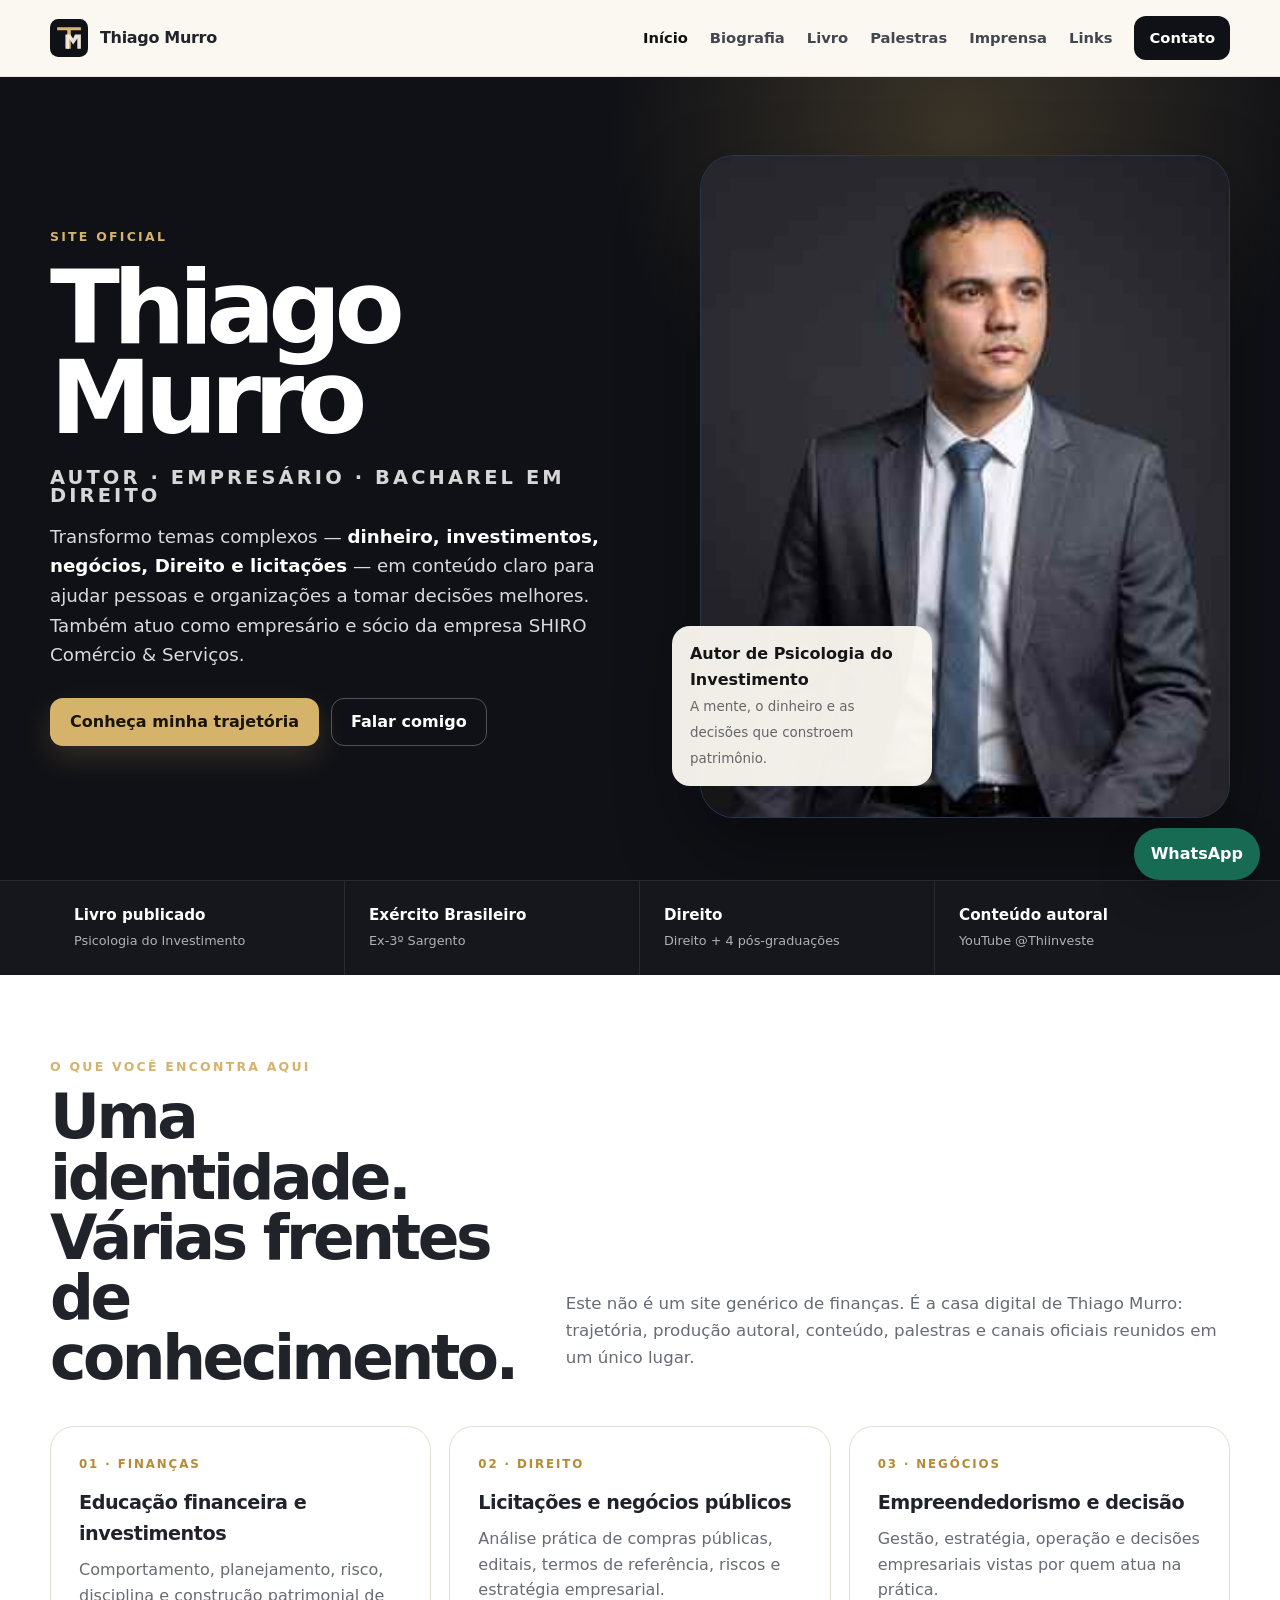
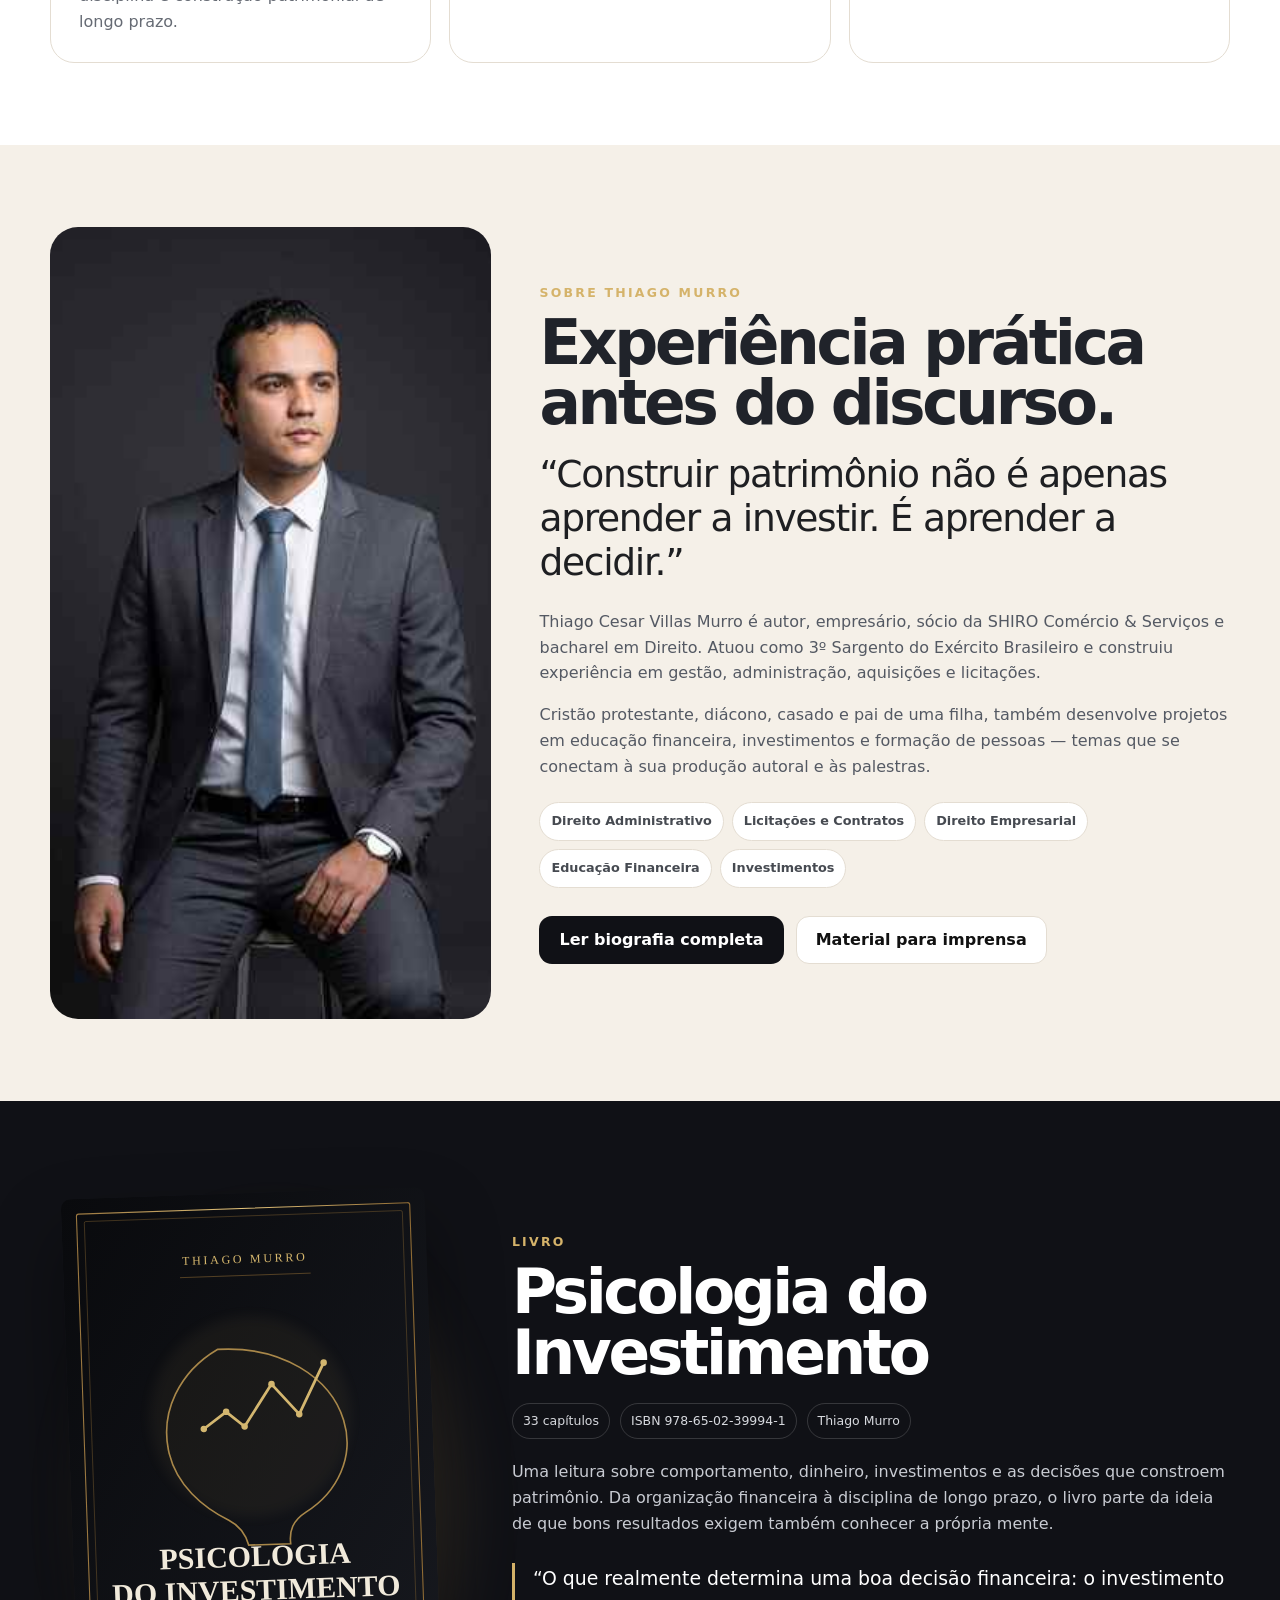
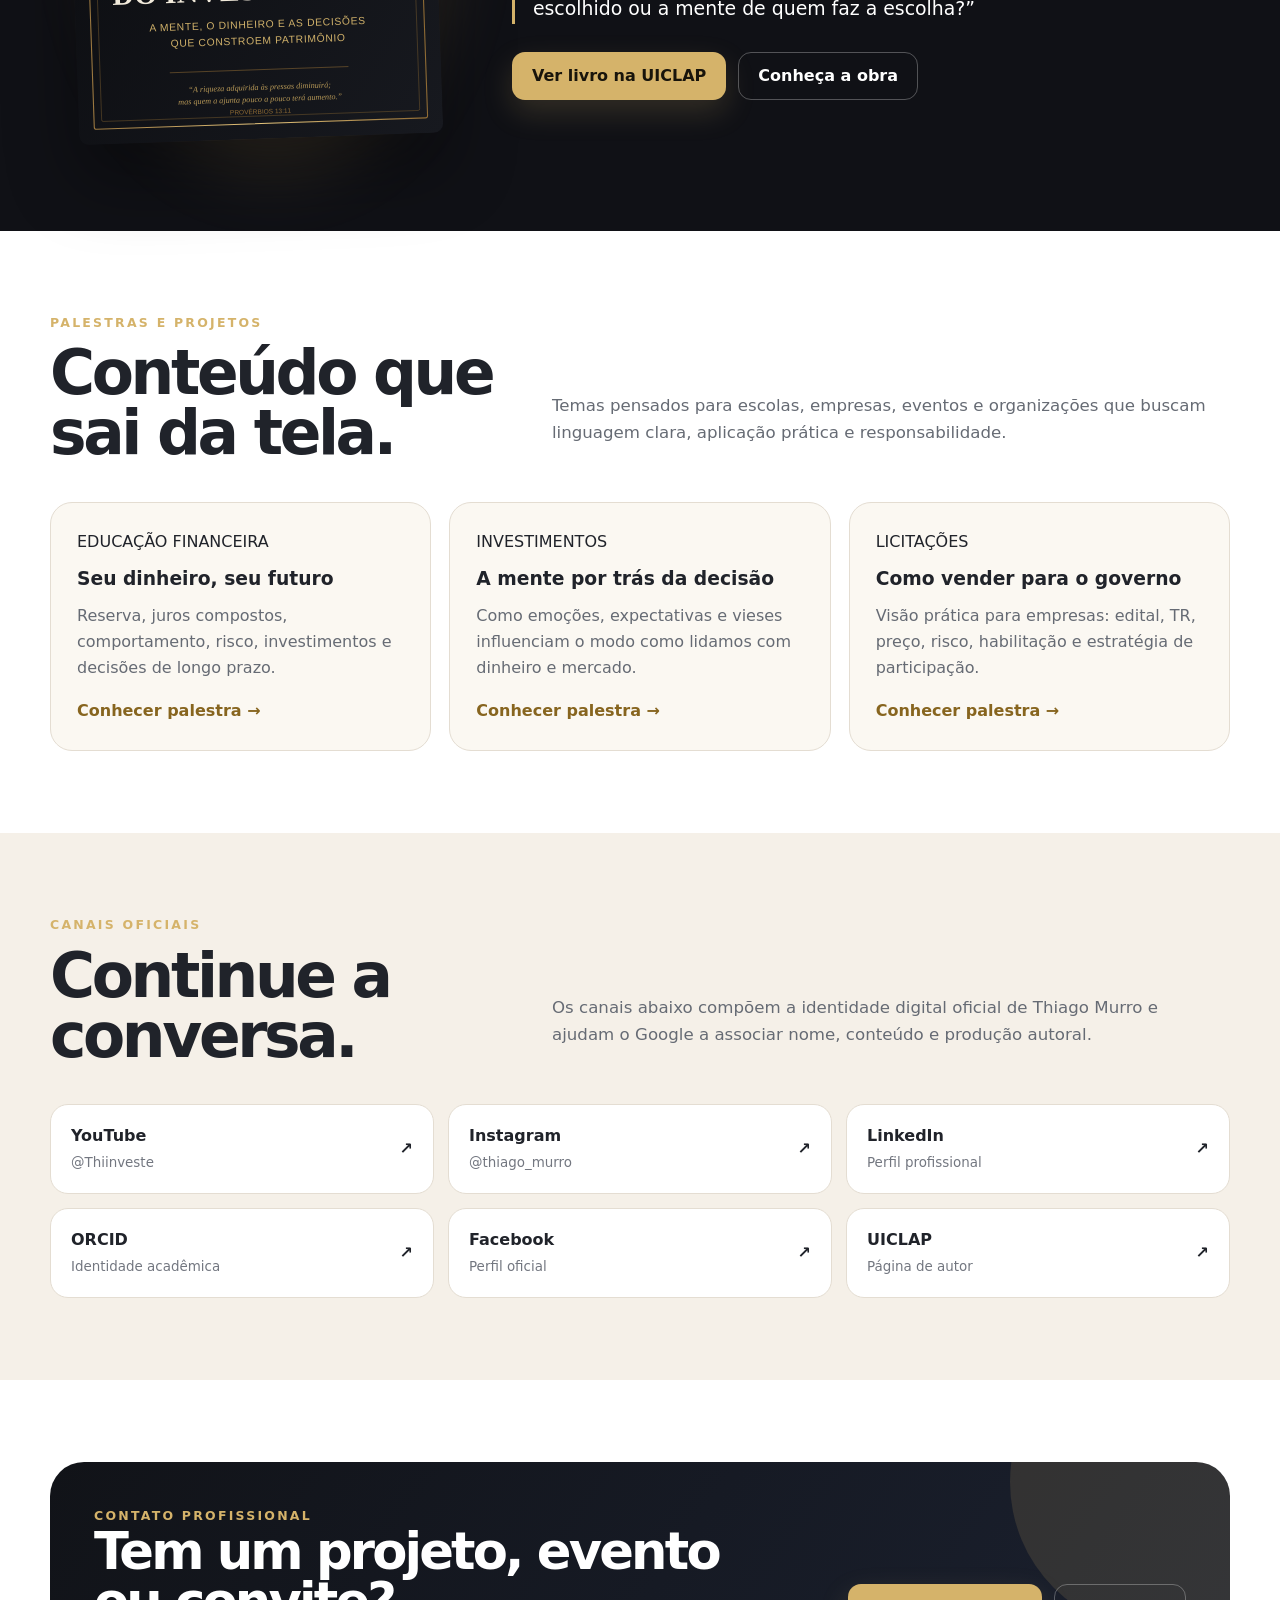
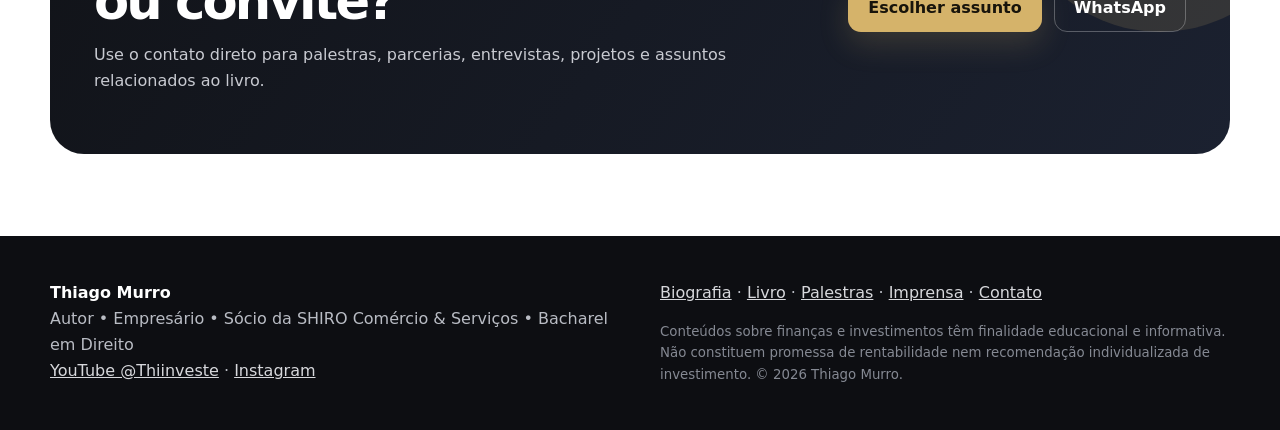
==== commit 883683f5: "Corrige referências de imagens em index.html" ====
--- a/index.html
+++ b/index.html
@@ -3,8 +3,8 @@
 <script type="application/ld+json">{"@context": "https://schema.org", "@type": "WebSite", "name": "Thiago Murro", "alternateName": "Thiago Murro | Site Oficial", "publisher": {"@id": "https://tcesar443-pixel.github.io/#thiago-murro"}, "@id": "https://tcesar443-pixel.github.io/#website", "url": "https://tcesar443-pixel.github.io/"}</script><meta content="1200" property="og:image:width"/><meta content="675" property="og:image:height"/><meta content="Thiago Murro em retrato oficial" property="og:image:alt"/><meta content="Thiago Murro | Site Oficial" property="og:site_name"/><meta content="Thiago Murro | Autor, Empresário e Educação Financeira" name="twitter:title"/><meta content="Site oficial de Thiago Murro: autor de Psicologia do Investimento, empresário, bacharel em Direito, ex-3º Sargento e criador do canal Thiinveste." name="twitter:description"/><meta content="https://tcesar443-pixel.github.io/assets/thiago-murro-hero.jpg" name="twitter:image"/><meta content="Thiago Murro em retrato oficial" name="twitter:image:alt"/><link href="./" hreflang="pt-BR" rel="alternate"/><link as="image" fetchpriority="high" href="assets/thiago-murro-hero.jpg" rel="preload"/><link href="https://tcesar443-pixel.github.io/" rel="canonical"/><meta content="https://tcesar443-pixel.github.io/" property="og:url"/></head><body><a class="skip" href="#conteudo">Ir para o conteúdo</a><header class="nav-shell"><div class="container nav"><a class="brand" href="index.html"><img alt="" height="38" src="assets/favicon.svg" width="38"/><span>Thiago Murro</span></a><button aria-expanded="false" aria-label="Abrir menu" class="menu">☰</button><nav aria-label="Navegação principal" class="navlinks"><a aria-current="page" href="index.html">Início</a><a href="biografia.html">Biografia</a><a href="livro.html">Livro</a><a href="palestras.html">Palestras</a><a href="imprensa.html">Imprensa</a><a href="links.html">Links</a><a class="nav-cta" href="contato.html">Contato</a></nav></div></header><main id="conteudo"><section class="hero"><div class="container hero-grid"><div class="reveal"><div class="eyebrow">Site oficial</div><h1>Thiago<br/>Murro<small>Autor · Empresário · Bacharel em Direito</small></h1><p class="hero-lead">Transformo temas complexos — <strong>dinheiro, investimentos, negócios, Direito e licitações</strong> — em conteúdo claro para ajudar pessoas e organizações a tomar decisões melhores. Também atuo como empresário e sócio da empresa SHIRO Comércio &amp; Serviços.</p><div class="actions"><a class="btn btn-gold" data-track="hero_biografia" href="biografia.html">Conheça minha trajetória</a><a class="btn btn-ghost" data-track="hero_whatsapp" href="https://wa.me/5521992072981?text=Ol%C3%A1%2C%20Thiago.%20Conheci%20seu%20trabalho%20pelo%20seu%20site%20oficial%20e%20gostaria%20de%20conversar." rel="noopener" target="_blank">Falar comigo</a></div></div><div class="hero-photo reveal"><div class="frame"><img alt="Thiago Murro em foto oficial, sem edição artística" fetchpriority="high" height="1600" loading="eager" src="assets/thiago-murro-hero.jpg" width="894"/></div><div class="photo-tag"><strong>Autor de Psicologia do Investimento</strong><span>A mente, o dinheiro e as decisões que constroem patrimônio.</span></div></div></div></section>
 <section class="trust"><div class="container trust-grid"><div class="trust-item"><strong>Livro publicado</strong><span>Psicologia do Investimento</span></div><div class="trust-item"><strong>Exército Brasileiro</strong><span>Ex-3º Sargento</span></div><div class="trust-item"><strong>Direito</strong><span>Direito + 4 pós-graduações</span></div><div class="trust-item"><strong>Conteúdo autoral</strong><span>YouTube @Thiinveste</span></div></div></section>
 <section class="section white"><div class="container"><div class="section-head"><div><div class="eyebrow">O que você encontra aqui</div><h2>Uma identidade.<br/>Várias frentes de conhecimento.</h2></div><p class="section-copy">Este não é um site genérico de finanças. É a casa digital de Thiago Murro: trajetória, produção autoral, conteúdo, palestras e canais oficiais reunidos em um único lugar.</p></div><div class="grid3"><article class="card"><div class="num">01 · FINANÇAS</div><h3>Educação financeira e investimentos</h3><p>Comportamento, planejamento, risco, disciplina e construção patrimonial de longo prazo.</p></article><article class="card"><div class="num">02 · DIREITO</div><h3>Licitações e negócios públicos</h3><p>Análise prática de compras públicas, editais, termos de referência, riscos e estratégia empresarial.</p></article><article class="card"><div class="num">03 · NEGÓCIOS</div><h3>Empreendedorismo e decisão</h3><p>Gestão, estratégia, operação e decisões empresariais vistas por quem atua na prática.</p></article></div></div></section>
-<section class="section paper"><div class="container about-grid"><div class="about-photo"><img alt="Thiago Murro em retrato profissional" height="1600" loading="lazy" src="assets/thiago-murro-imprensa.jpg" width="894"/></div><div><div class="eyebrow">Sobre Thiago Murro</div><h2>Experiência prática antes do discurso.</h2><p class="quote">“Construir patrimônio não é apenas aprender a investir. É aprender a decidir.”</p><div class="prose"><p>Thiago Cesar Villas Murro é autor, empresário, sócio da SHIRO Comércio &amp; Serviços e bacharel em Direito. Atuou como 3º Sargento do Exército Brasileiro e construiu experiência em gestão, administração, aquisições e licitações.</p><p>Cristão protestante, diácono, casado e pai de uma filha, também desenvolve projetos em educação financeira, investimentos e formação de pessoas — temas que se conectam à sua produção autoral e às palestras.</p></div><div class="chips"><span class="chip">Direito Administrativo</span><span class="chip">Licitações e Contratos</span><span class="chip">Direito Empresarial</span><span class="chip">Educação Financeira</span><span class="chip">Investimentos</span></div><div class="actions"><a class="btn btn-dark" href="biografia.html">Ler biografia completa</a><a class="btn btn-light" href="imprensa.html">Material para imprensa</a></div></div></div></section>
-<section class="section dark"><div class="container book-grid"><div class="cover-wrap"><img alt="Capa do livro Psicologia do Investimento, de Thiago Murro" class="book-cover" height="1002" loading="lazy" src="assets/psicologia-do-investimento-capa.jpg" width="668"/></div><div class="book-info"><div class="eyebrow">Livro</div><h2>Psicologia do Investimento</h2><div class="meta"><span>33 capítulos</span><span>ISBN 978-65-02-39994-1</span><span>Thiago Murro</span></div><p>Uma leitura sobre comportamento, dinheiro, investimentos e as decisões que constroem patrimônio. Da organização financeira à disciplina de longo prazo, o livro parte da ideia de que bons resultados exigem também conhecer a própria mente.</p><blockquote>“O que realmente determina uma boa decisão financeira: o investimento escolhido ou a mente de quem faz a escolha?”</blockquote><div class="actions"><a class="btn btn-gold" data-track="buy_book_home" href="https://loja.uiclap.com/titulo/ua206157" rel="noopener" target="_blank">Ver livro na UICLAP</a><a class="btn btn-ghost" href="livro.html">Conheça a obra</a></div></div></div></section>
+<section class="section paper"><div class="container about-grid"><div class="about-photo"><img alt="Thiago Murro em retrato profissional" height="1600" loading="lazy" src="assets/thiago-murro-hero.jpg" width="894"/></div><div><div class="eyebrow">Sobre Thiago Murro</div><h2>Experiência prática antes do discurso.</h2><p class="quote">“Construir patrimônio não é apenas aprender a investir. É aprender a decidir.”</p><div class="prose"><p>Thiago Cesar Villas Murro é autor, empresário, sócio da SHIRO Comércio &amp; Serviços e bacharel em Direito. Atuou como 3º Sargento do Exército Brasileiro e construiu experiência em gestão, administração, aquisições e licitações.</p><p>Cristão protestante, diácono, casado e pai de uma filha, também desenvolve projetos em educação financeira, investimentos e formação de pessoas — temas que se conectam à sua produção autoral e às palestras.</p></div><div class="chips"><span class="chip">Direito Administrativo</span><span class="chip">Licitações e Contratos</span><span class="chip">Direito Empresarial</span><span class="chip">Educação Financeira</span><span class="chip">Investimentos</span></div><div class="actions"><a class="btn btn-dark" href="biografia.html">Ler biografia completa</a><a class="btn btn-light" href="imprensa.html">Material para imprensa</a></div></div></div></section>
+<section class="section dark"><div class="container book-grid"><div class="cover-wrap"><img alt="Capa do livro Psicologia do Investimento, de Thiago Murro" class="book-cover" height="1002" loading="lazy" src="assets/psicologia-do-investimento-capa.svg" width="668"/></div><div class="book-info"><div class="eyebrow">Livro</div><h2>Psicologia do Investimento</h2><div class="meta"><span>33 capítulos</span><span>ISBN 978-65-02-39994-1</span><span>Thiago Murro</span></div><p>Uma leitura sobre comportamento, dinheiro, investimentos e as decisões que constroem patrimônio. Da organização financeira à disciplina de longo prazo, o livro parte da ideia de que bons resultados exigem também conhecer a própria mente.</p><blockquote>“O que realmente determina uma boa decisão financeira: o investimento escolhido ou a mente de quem faz a escolha?”</blockquote><div class="actions"><a class="btn btn-gold" data-track="buy_book_home" href="https://loja.uiclap.com/titulo/ua206157" rel="noopener" target="_blank">Ver livro na UICLAP</a><a class="btn btn-ghost" href="livro.html">Conheça a obra</a></div></div></div></section>
 <section class="section white"><div class="container"><div class="section-head"><div><div class="eyebrow">Palestras e projetos</div><h2>Conteúdo que sai da tela.</h2></div><p class="section-copy">Temas pensados para escolas, empresas, eventos e organizações que buscam linguagem clara, aplicação prática e responsabilidade.</p></div><div class="offer"><article class="offer-card"><div class="num">EDUCAÇÃO FINANCEIRA</div><h3>Seu dinheiro, seu futuro</h3><p>Reserva, juros compostos, comportamento, risco, investimentos e decisões de longo prazo.</p><a href="palestras.html">Conhecer palestra →</a></article><article class="offer-card"><div class="num">INVESTIMENTOS</div><h3>A mente por trás da decisão</h3><p>Como emoções, expectativas e vieses influenciam o modo como lidamos com dinheiro e mercado.</p><a href="palestras.html">Conhecer palestra →</a></article><article class="offer-card"><div class="num">LICITAÇÕES</div><h3>Como vender para o governo</h3><p>Visão prática para empresas: edital, TR, preço, risco, habilitação e estratégia de participação.</p><a href="palestras.html">Conhecer palestra →</a></article></div></div></section>
 <section class="section paper"><div class="container"><div class="section-head"><div><div class="eyebrow">Canais oficiais</div><h2>Continue a conversa.</h2></div><p class="section-copy">Os canais abaixo compõem a identidade digital oficial de Thiago Murro e ajudam o Google a associar nome, conteúdo e produção autoral.</p></div><div class="social-grid"><a class="social" data-track="youtube" href="https://www.youtube.com/@Thiinveste" rel="me noopener" target="_blank"><div><b>YouTube</b><span>@Thiinveste</span></div><b>↗</b></a><a class="social" data-track="instagram" href="https://www.instagram.com/thiago_murro/" rel="me noopener" target="_blank"><div><b>Instagram</b><span>@thiago_murro</span></div><b>↗</b></a><a class="social" href="https://www.linkedin.com/in/thiago-cesar-villas-murro-1043553b2/" rel="me noopener" target="_blank"><div><b>LinkedIn</b><span>Perfil profissional</span></div><b>↗</b></a><a class="social" href="https://orcid.org/0009-0005-9822-4153" rel="me noopener" target="_blank"><div><b>ORCID</b><span>Identidade acadêmica</span></div><b>↗</b></a><a class="social" href="https://www.facebook.com/thiago.murro.2025/" rel="me noopener" target="_blank"><div><b>Facebook</b><span>Perfil oficial</span></div><b>↗</b></a><a class="social" href="https://bio.uiclap.com/thiagomurro" rel="me noopener" target="_blank"><div><b>UICLAP</b><span>Página de autor</span></div><b>↗</b></a></div></div></section>
 <section class="section white"><div class="container"><div class="cta"><div><div class="eyebrow">Contato profissional</div><h2>Tem um projeto, evento ou convite?</h2><p>Use o contato direto para palestras, parcerias, entrevistas, projetos e assuntos relacionados ao livro.</p></div><div class="actions"><a class="btn btn-gold" data-track="cta_contact" href="contato.html">Escolher assunto</a><a class="btn btn-ghost" data-track="cta_whatsapp" href="https://wa.me/5521992072981?text=Ol%C3%A1%2C%20Thiago.%20Conheci%20seu%20trabalho%20pelo%20site%20e%20gostaria%20de%20falar%20sobre%20um%20projeto%20profissional." rel="noopener" target="_blank">WhatsApp</a></div></div></div></section></main><a class="whatsapp-float" data-track="whatsapp_floating" href="https://wa.me/5521992072981?text=Ol%C3%A1%2C%20Thiago.%20Conheci%20seu%20trabalho%20pelo%20site%20e%20gostaria%20de%20conversar." rel="noopener" target="_blank">WhatsApp</a><footer class="footer"><div class="container footer-grid"><div><strong>Thiago Murro</strong><br/>Autor • Empresário • Sócio da SHIRO Comércio &amp; Serviços • Bacharel em Direito<br/><a href="https://www.youtube.com/@Thiinveste" rel="me noopener" target="_blank">YouTube @Thiinveste</a> · <a href="https://www.instagram.com/thiago_murro/" rel="me noopener" target="_blank">Instagram</a></div><div><a href="biografia.html">Biografia</a> · <a href="livro.html">Livro</a> · <a href="palestras.html">Palestras</a> · <a href="imprensa.html">Imprensa</a> · <a href="contato.html">Contato</a><small>Conteúdos sobre finanças e investimentos têm finalidade educacional e informativa. Não constituem promessa de rentabilidade nem recomendação individualizada de investimento. © <span data-year=""></span> Thiago Murro.</small></div></div></footer><script defer="" src="script.js"></script></body></html>
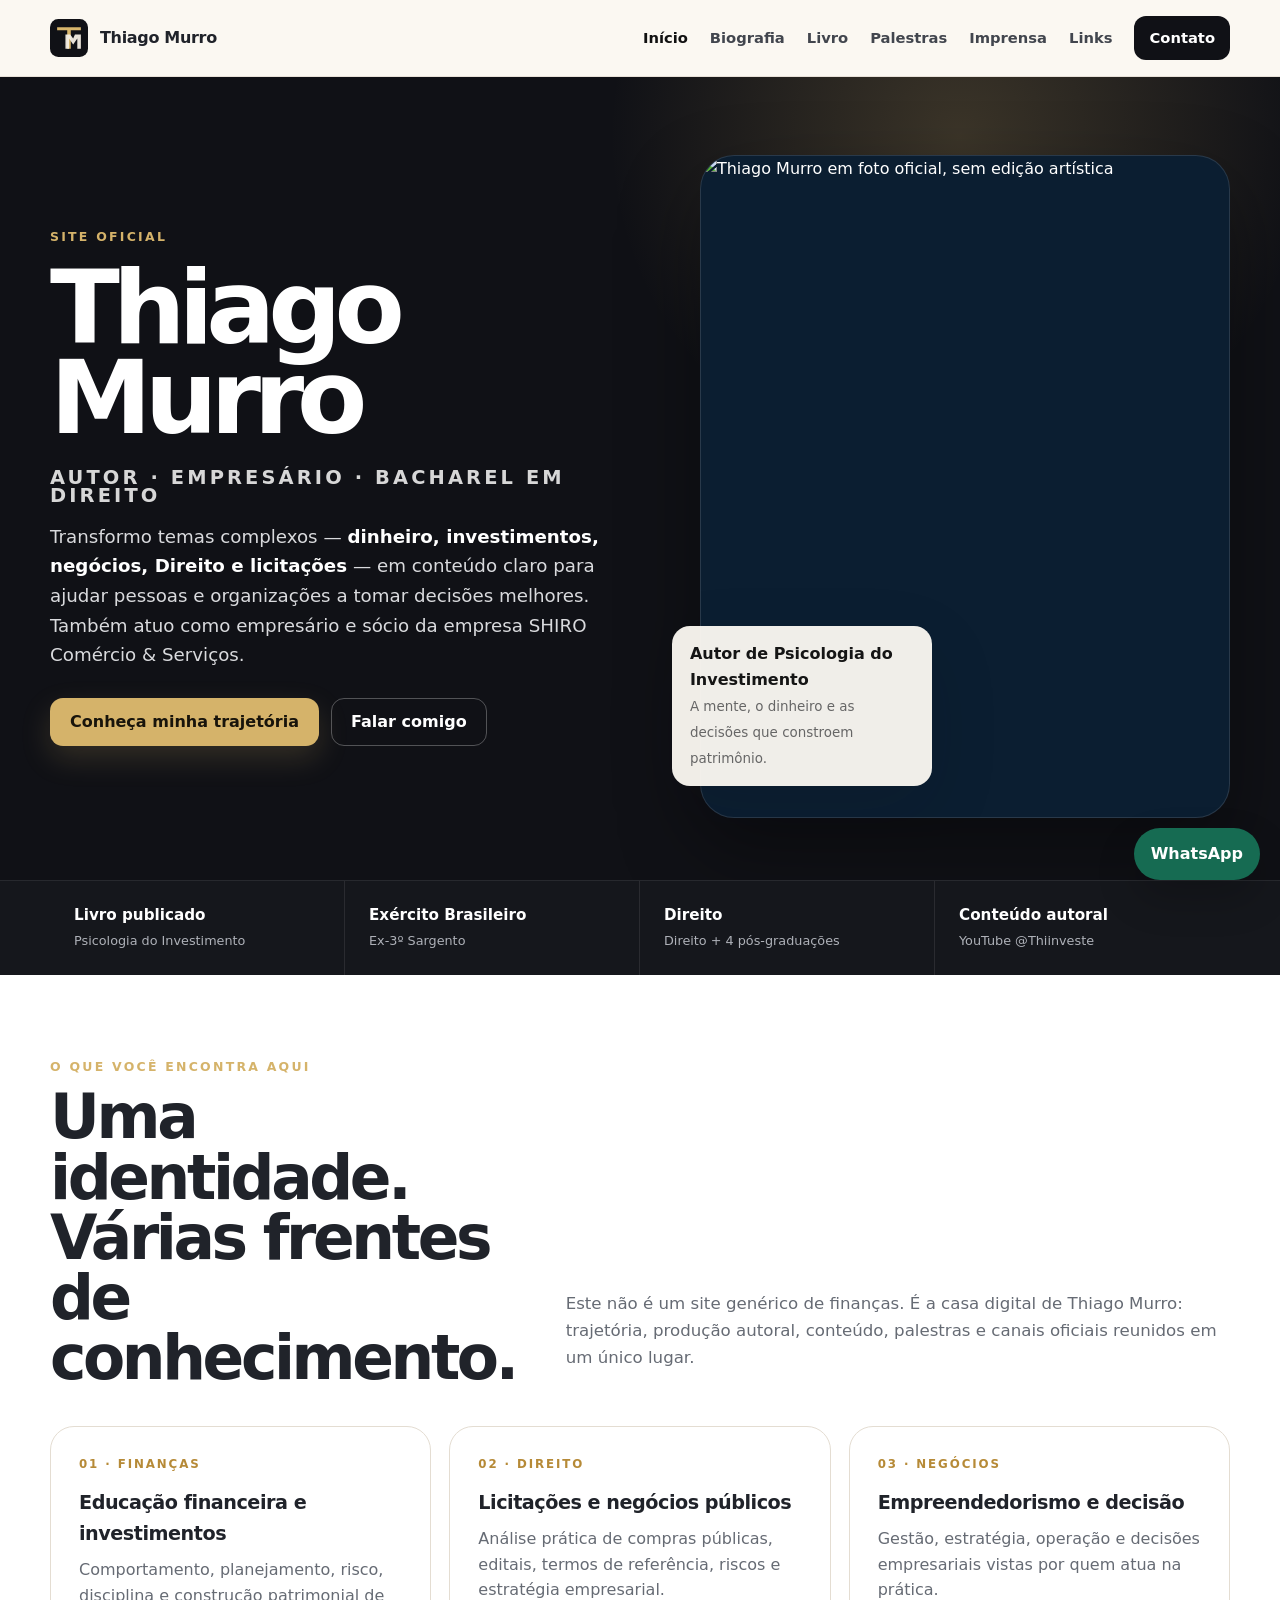
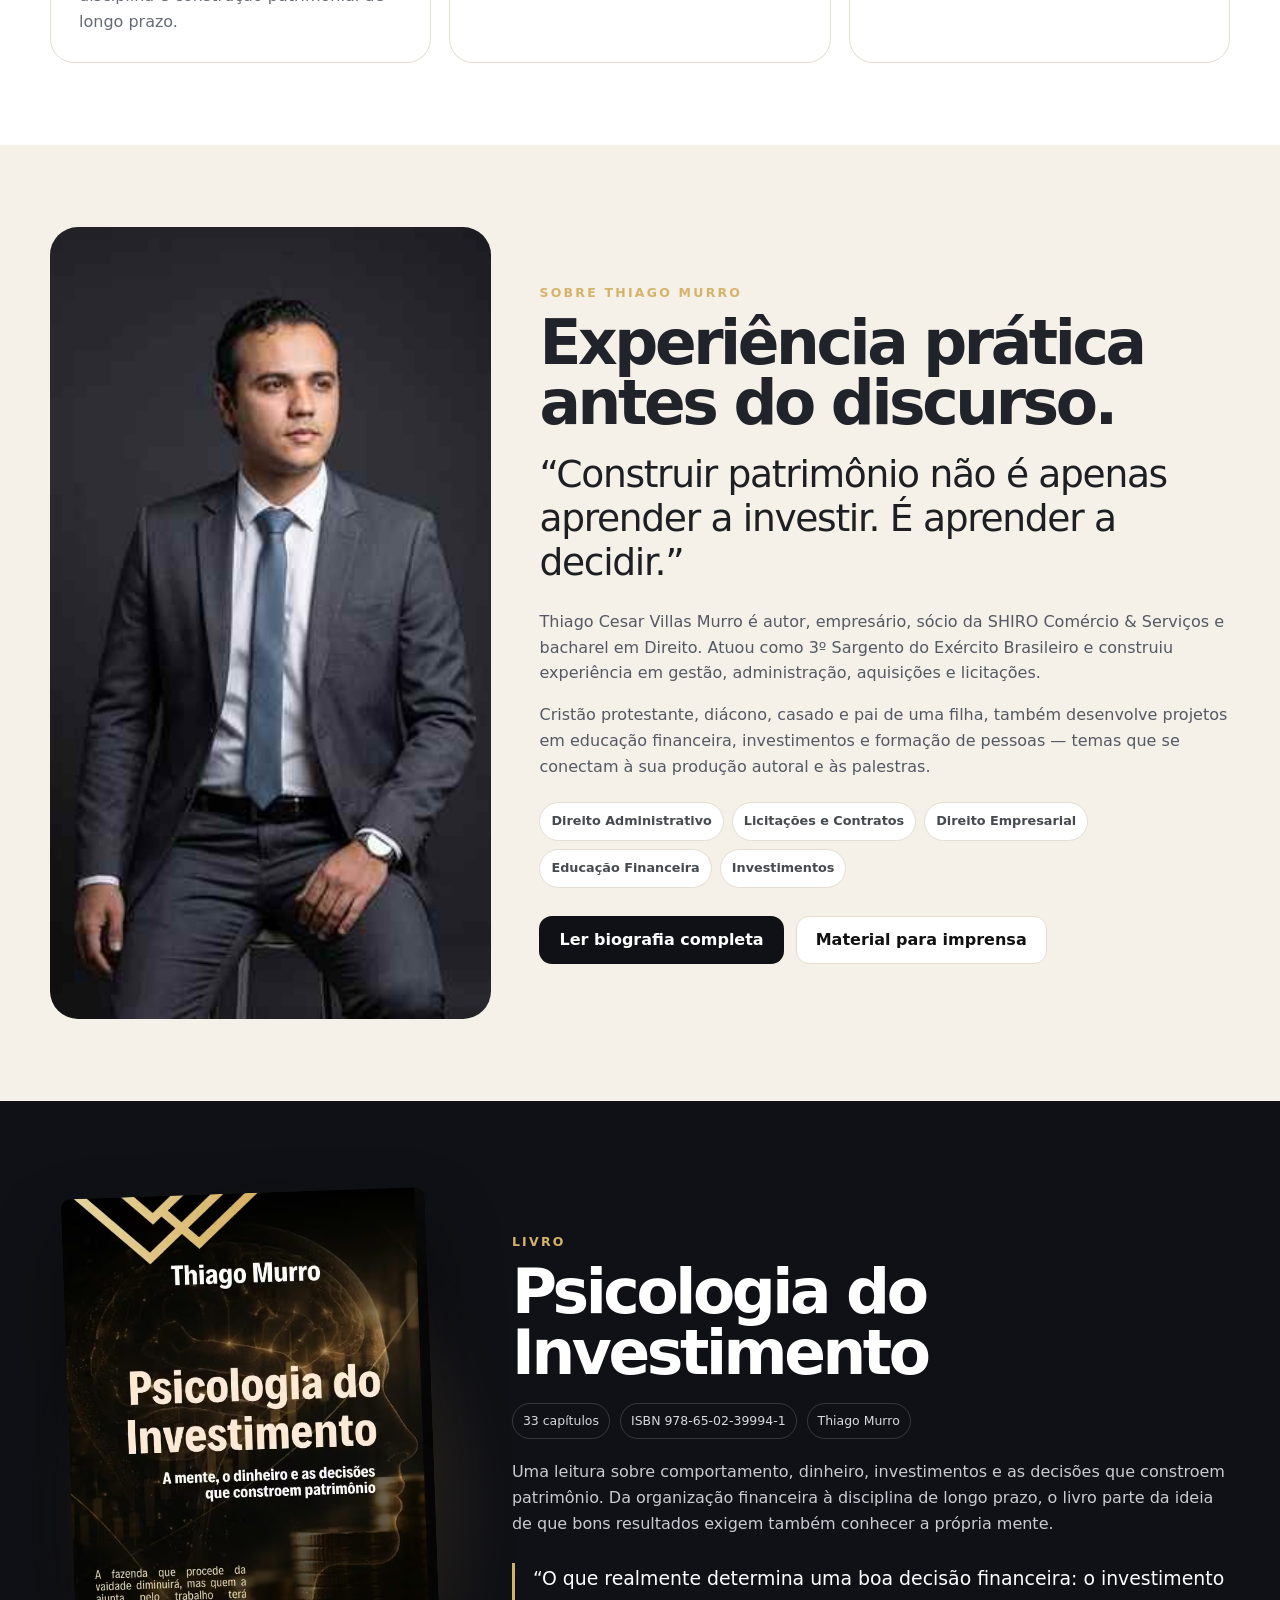
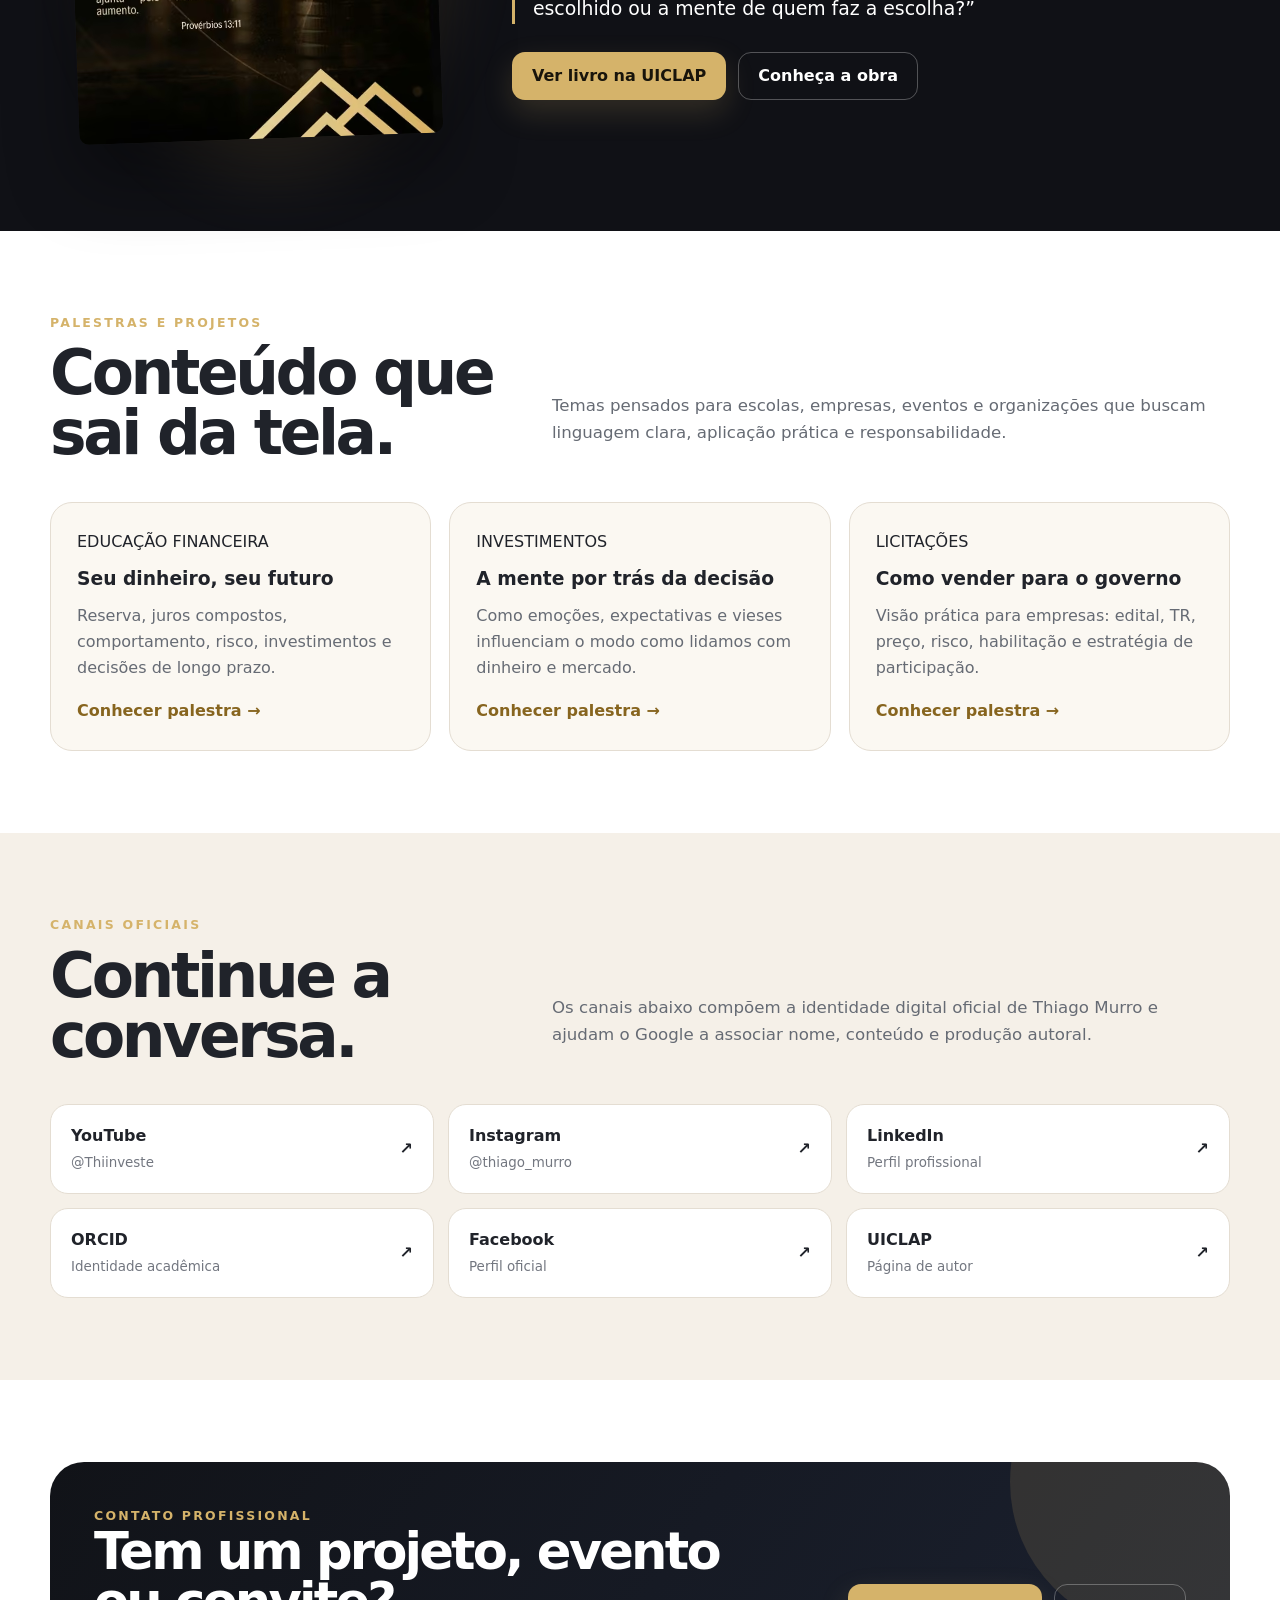
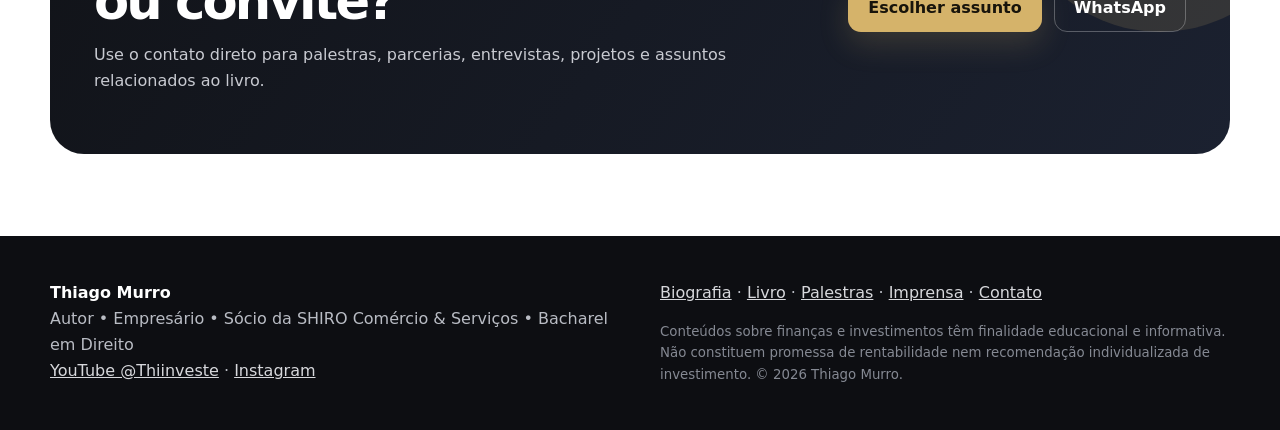
==== commit eedcbd78: "Restaura fotos e capa aprovadas na home" ====
--- a/index.html
+++ b/index.html
@@ -1,10 +1,10 @@
 <!DOCTYPE html>
 <html lang="pt-BR"><head><meta charset="utf-8"/><meta content="width=device-width,initial-scale=1" name="viewport"/><title>Thiago Murro | Autor, Empresário e Educação Financeira</title><meta content="Site oficial de Thiago Murro: autor de Psicologia do Investimento, empresário, bacharel em Direito, ex-3º Sargento e criador do canal Thiinveste." name="description"/><meta content="Thiago Murro" name="author"/><meta content="index,follow,max-image-preview:large" name="robots"/><meta content="#101116" name="theme-color"/><meta content="website" property="og:type"/><meta content="Thiago Murro | Autor, Empresário e Educação Financeira" property="og:title"/><meta content="Site oficial de Thiago Murro: autor de Psicologia do Investimento, empresário, bacharel em Direito, ex-3º Sargento e criador do canal Thiinveste." property="og:description"/><meta content="https://tcesar443-pixel.github.io/assets/thiago-murro-hero.jpg" property="og:image"/><meta content="pt_BR" property="og:locale"/><meta content="summary_large_image" name="twitter:card"/><link href="assets/favicon.svg" rel="icon"/><link href="styles.css" rel="stylesheet"/><script type="application/ld+json">{"@context": "https://schema.org", "@type": "Person", "@id": "https://tcesar443-pixel.github.io/#thiago-murro", "name": "Thiago Murro", "alternateName": ["Thiago Cesar Villas Murro", "Thiinveste"], "givenName": "Thiago", "familyName": "Murro", "description": "Autor, empresário, sócio da SHIRO Comércio & Serviços, bacharel em Direito e ex-3º Sargento do Exército Brasileiro, com atuação em licitações, gestão pública, educação financeira e investimentos.", "image": ["https://tcesar443-pixel.github.io/assets/thiago-murro-hero.jpg", "https://tcesar443-pixel.github.io/assets/thiago-murro-hero.jpg", "https://tcesar443-pixel.github.io/assets/thiago-murro-hero.jpg"], "jobTitle": ["Autor", "Empresário", "Sócio da SHIRO Comércio & Serviços"], "sameAs": ["https://www.youtube.com/@Thiinveste", "https://www.instagram.com/thiago_murro/", "https://www.facebook.com/thiago.murro.2025/", "https://www.linkedin.com/in/thiago-cesar-villas-murro-1043553b2/", "https://orcid.org/0009-0005-9822-4153", "https://bio.uiclap.com/thiagomurro"], "knowsAbout": ["Educação financeira", "Investimentos", "Direito Administrativo", "Licitações e contratos", "Direito Empresarial", "Direito Econômico e Financeiro", "Negócios", "Gestão pública", "Finanças comportamentais"], "url": "https://tcesar443-pixel.github.io/"}</script>
-<script type="application/ld+json">{"@context": "https://schema.org", "@type": "WebSite", "name": "Thiago Murro", "alternateName": "Thiago Murro | Site Oficial", "publisher": {"@id": "https://tcesar443-pixel.github.io/#thiago-murro"}, "@id": "https://tcesar443-pixel.github.io/#website", "url": "https://tcesar443-pixel.github.io/"}</script><meta content="1200" property="og:image:width"/><meta content="675" property="og:image:height"/><meta content="Thiago Murro em retrato oficial" property="og:image:alt"/><meta content="Thiago Murro | Site Oficial" property="og:site_name"/><meta content="Thiago Murro | Autor, Empresário e Educação Financeira" name="twitter:title"/><meta content="Site oficial de Thiago Murro: autor de Psicologia do Investimento, empresário, bacharel em Direito, ex-3º Sargento e criador do canal Thiinveste." name="twitter:description"/><meta content="https://tcesar443-pixel.github.io/assets/thiago-murro-hero.jpg" name="twitter:image"/><meta content="Thiago Murro em retrato oficial" name="twitter:image:alt"/><link href="./" hreflang="pt-BR" rel="alternate"/><link as="image" fetchpriority="high" href="assets/thiago-murro-hero.jpg" rel="preload"/><link href="https://tcesar443-pixel.github.io/" rel="canonical"/><meta content="https://tcesar443-pixel.github.io/" property="og:url"/></head><body><a class="skip" href="#conteudo">Ir para o conteúdo</a><header class="nav-shell"><div class="container nav"><a class="brand" href="index.html"><img alt="" height="38" src="assets/favicon.svg" width="38"/><span>Thiago Murro</span></a><button aria-expanded="false" aria-label="Abrir menu" class="menu">☰</button><nav aria-label="Navegação principal" class="navlinks"><a aria-current="page" href="index.html">Início</a><a href="biografia.html">Biografia</a><a href="livro.html">Livro</a><a href="palestras.html">Palestras</a><a href="imprensa.html">Imprensa</a><a href="links.html">Links</a><a class="nav-cta" href="contato.html">Contato</a></nav></div></header><main id="conteudo"><section class="hero"><div class="container hero-grid"><div class="reveal"><div class="eyebrow">Site oficial</div><h1>Thiago<br/>Murro<small>Autor · Empresário · Bacharel em Direito</small></h1><p class="hero-lead">Transformo temas complexos — <strong>dinheiro, investimentos, negócios, Direito e licitações</strong> — em conteúdo claro para ajudar pessoas e organizações a tomar decisões melhores. Também atuo como empresário e sócio da empresa SHIRO Comércio &amp; Serviços.</p><div class="actions"><a class="btn btn-gold" data-track="hero_biografia" href="biografia.html">Conheça minha trajetória</a><a class="btn btn-ghost" data-track="hero_whatsapp" href="https://wa.me/5521992072981?text=Ol%C3%A1%2C%20Thiago.%20Conheci%20seu%20trabalho%20pelo%20seu%20site%20oficial%20e%20gostaria%20de%20conversar." rel="noopener" target="_blank">Falar comigo</a></div></div><div class="hero-photo reveal"><div class="frame"><img alt="Thiago Murro em foto oficial, sem edição artística" fetchpriority="high" height="1600" loading="eager" src="assets/thiago-murro-hero.jpg" width="894"/></div><div class="photo-tag"><strong>Autor de Psicologia do Investimento</strong><span>A mente, o dinheiro e as decisões que constroem patrimônio.</span></div></div></div></section>
+<script type="application/ld+json">{"@context": "https://schema.org", "@type": "WebSite", "name": "Thiago Murro", "alternateName": "Thiago Murro | Site Oficial", "publisher": {"@id": "https://tcesar443-pixel.github.io/#thiago-murro"}, "@id": "https://tcesar443-pixel.github.io/#website", "url": "https://tcesar443-pixel.github.io/"}</script><meta content="1200" property="og:image:width"/><meta content="675" property="og:image:height"/><meta content="Thiago Murro em retrato oficial" property="og:image:alt"/><meta content="Thiago Murro | Site Oficial" property="og:site_name"/><meta content="Thiago Murro | Autor, Empresário e Educação Financeira" name="twitter:title"/><meta content="Site oficial de Thiago Murro: autor de Psicologia do Investimento, empresário, bacharel em Direito, ex-3º Sargento e criador do canal Thiinveste." name="twitter:description"/><meta content="https://tcesar443-pixel.github.io/assets/thiago-murro-hero.jpg" name="twitter:image"/><meta content="Thiago Murro em retrato oficial" name="twitter:image:alt"/><link href="./" hreflang="pt-BR" rel="alternate"/><link as="image" fetchpriority="high" href="assets/thiago-murro-hero.jpg" rel="preload"/><link href="https://tcesar443-pixel.github.io/" rel="canonical"/><meta content="https://tcesar443-pixel.github.io/" property="og:url"/></head><body><a class="skip" href="#conteudo">Ir para o conteúdo</a><header class="nav-shell"><div class="container nav"><a class="brand" href="index.html"><img alt="" height="38" src="assets/favicon.svg" width="38"/><span>Thiago Murro</span></a><button aria-expanded="false" aria-label="Abrir menu" class="menu">☰</button><nav aria-label="Navegação principal" class="navlinks"><a aria-current="page" href="index.html">Início</a><a href="biografia.html">Biografia</a><a href="livro.html">Livro</a><a href="palestras.html">Palestras</a><a href="imprensa.html">Imprensa</a><a href="links.html">Links</a><a class="nav-cta" href="contato.html">Contato</a></nav></div></header><main id="conteudo"><section class="hero"><div class="container hero-grid"><div class="reveal"><div class="eyebrow">Site oficial</div><h1>Thiago<br/>Murro<small>Autor · Empresário · Bacharel em Direito</small></h1><p class="hero-lead">Transformo temas complexos — <strong>dinheiro, investimentos, negócios, Direito e licitações</strong> — em conteúdo claro para ajudar pessoas e organizações a tomar decisões melhores. Também atuo como empresário e sócio da empresa SHIRO Comércio &amp; Serviços.</p><div class="actions"><a class="btn btn-gold" data-track="hero_biografia" href="biografia.html">Conheça minha trajetória</a><a class="btn btn-ghost" data-track="hero_whatsapp" href="https://wa.me/5521992072981?text=Ol%C3%A1%2C%20Thiago.%20Conheci%20seu%20trabalho%20pelo%20seu%20site%20oficial%20e%20gostaria%20de%20conversar." rel="noopener" target="_blank">Falar comigo</a></div></div><div class="hero-photo reveal"><div class="frame"><img alt="Thiago Murro em foto oficial, sem edição artística" data-asset="hero" fetchpriority="high" height="1600" loading="eager" src="assets/thiago-murro-hero.jpg" width="894"/></div><div class="photo-tag"><strong>Autor de Psicologia do Investimento</strong><span>A mente, o dinheiro e as decisões que constroem patrimônio.</span></div></div></div></section>
 <section class="trust"><div class="container trust-grid"><div class="trust-item"><strong>Livro publicado</strong><span>Psicologia do Investimento</span></div><div class="trust-item"><strong>Exército Brasileiro</strong><span>Ex-3º Sargento</span></div><div class="trust-item"><strong>Direito</strong><span>Direito + 4 pós-graduações</span></div><div class="trust-item"><strong>Conteúdo autoral</strong><span>YouTube @Thiinveste</span></div></div></section>
 <section class="section white"><div class="container"><div class="section-head"><div><div class="eyebrow">O que você encontra aqui</div><h2>Uma identidade.<br/>Várias frentes de conhecimento.</h2></div><p class="section-copy">Este não é um site genérico de finanças. É a casa digital de Thiago Murro: trajetória, produção autoral, conteúdo, palestras e canais oficiais reunidos em um único lugar.</p></div><div class="grid3"><article class="card"><div class="num">01 · FINANÇAS</div><h3>Educação financeira e investimentos</h3><p>Comportamento, planejamento, risco, disciplina e construção patrimonial de longo prazo.</p></article><article class="card"><div class="num">02 · DIREITO</div><h3>Licitações e negócios públicos</h3><p>Análise prática de compras públicas, editais, termos de referência, riscos e estratégia empresarial.</p></article><article class="card"><div class="num">03 · NEGÓCIOS</div><h3>Empreendedorismo e decisão</h3><p>Gestão, estratégia, operação e decisões empresariais vistas por quem atua na prática.</p></article></div></div></section>
-<section class="section paper"><div class="container about-grid"><div class="about-photo"><img alt="Thiago Murro em retrato profissional" height="1600" loading="lazy" src="assets/thiago-murro-hero.jpg" width="894"/></div><div><div class="eyebrow">Sobre Thiago Murro</div><h2>Experiência prática antes do discurso.</h2><p class="quote">“Construir patrimônio não é apenas aprender a investir. É aprender a decidir.”</p><div class="prose"><p>Thiago Cesar Villas Murro é autor, empresário, sócio da SHIRO Comércio &amp; Serviços e bacharel em Direito. Atuou como 3º Sargento do Exército Brasileiro e construiu experiência em gestão, administração, aquisições e licitações.</p><p>Cristão protestante, diácono, casado e pai de uma filha, também desenvolve projetos em educação financeira, investimentos e formação de pessoas — temas que se conectam à sua produção autoral e às palestras.</p></div><div class="chips"><span class="chip">Direito Administrativo</span><span class="chip">Licitações e Contratos</span><span class="chip">Direito Empresarial</span><span class="chip">Educação Financeira</span><span class="chip">Investimentos</span></div><div class="actions"><a class="btn btn-dark" href="biografia.html">Ler biografia completa</a><a class="btn btn-light" href="imprensa.html">Material para imprensa</a></div></div></div></section>
-<section class="section dark"><div class="container book-grid"><div class="cover-wrap"><img alt="Capa do livro Psicologia do Investimento, de Thiago Murro" class="book-cover" height="1002" loading="lazy" src="assets/psicologia-do-investimento-capa.svg" width="668"/></div><div class="book-info"><div class="eyebrow">Livro</div><h2>Psicologia do Investimento</h2><div class="meta"><span>33 capítulos</span><span>ISBN 978-65-02-39994-1</span><span>Thiago Murro</span></div><p>Uma leitura sobre comportamento, dinheiro, investimentos e as decisões que constroem patrimônio. Da organização financeira à disciplina de longo prazo, o livro parte da ideia de que bons resultados exigem também conhecer a própria mente.</p><blockquote>“O que realmente determina uma boa decisão financeira: o investimento escolhido ou a mente de quem faz a escolha?”</blockquote><div class="actions"><a class="btn btn-gold" data-track="buy_book_home" href="https://loja.uiclap.com/titulo/ua206157" rel="noopener" target="_blank">Ver livro na UICLAP</a><a class="btn btn-ghost" href="livro.html">Conheça a obra</a></div></div></div></section>
+<section class="section paper"><div class="container about-grid"><div class="about-photo"><img alt="Thiago Murro em retrato profissional" data-asset="sobre" height="1600" loading="lazy" src="assets/thiago-murro-hero.jpg" width="894"/></div><div><div class="eyebrow">Sobre Thiago Murro</div><h2>Experiência prática antes do discurso.</h2><p class="quote">“Construir patrimônio não é apenas aprender a investir. É aprender a decidir.”</p><div class="prose"><p>Thiago Cesar Villas Murro é autor, empresário, sócio da SHIRO Comércio &amp; Serviços e bacharel em Direito. Atuou como 3º Sargento do Exército Brasileiro e construiu experiência em gestão, administração, aquisições e licitações.</p><p>Cristão protestante, diácono, casado e pai de uma filha, também desenvolve projetos em educação financeira, investimentos e formação de pessoas — temas que se conectam à sua produção autoral e às palestras.</p></div><div class="chips"><span class="chip">Direito Administrativo</span><span class="chip">Licitações e Contratos</span><span class="chip">Direito Empresarial</span><span class="chip">Educação Financeira</span><span class="chip">Investimentos</span></div><div class="actions"><a class="btn btn-dark" href="biografia.html">Ler biografia completa</a><a class="btn btn-light" href="imprensa.html">Material para imprensa</a></div></div></div></section>
+<section class="section dark"><div class="container book-grid"><div class="cover-wrap"><img alt="Capa do livro Psicologia do Investimento, de Thiago Murro" class="book-cover" data-asset="capa" height="1002" loading="lazy" src="assets/psicologia-do-investimento-capa.svg" width="668"/></div><div class="book-info"><div class="eyebrow">Livro</div><h2>Psicologia do Investimento</h2><div class="meta"><span>33 capítulos</span><span>ISBN 978-65-02-39994-1</span><span>Thiago Murro</span></div><p>Uma leitura sobre comportamento, dinheiro, investimentos e as decisões que constroem patrimônio. Da organização financeira à disciplina de longo prazo, o livro parte da ideia de que bons resultados exigem também conhecer a própria mente.</p><blockquote>“O que realmente determina uma boa decisão financeira: o investimento escolhido ou a mente de quem faz a escolha?”</blockquote><div class="actions"><a class="btn btn-gold" data-track="buy_book_home" href="https://loja.uiclap.com/titulo/ua206157" rel="noopener" target="_blank">Ver livro na UICLAP</a><a class="btn btn-ghost" href="livro.html">Conheça a obra</a></div></div></div></section>
 <section class="section white"><div class="container"><div class="section-head"><div><div class="eyebrow">Palestras e projetos</div><h2>Conteúdo que sai da tela.</h2></div><p class="section-copy">Temas pensados para escolas, empresas, eventos e organizações que buscam linguagem clara, aplicação prática e responsabilidade.</p></div><div class="offer"><article class="offer-card"><div class="num">EDUCAÇÃO FINANCEIRA</div><h3>Seu dinheiro, seu futuro</h3><p>Reserva, juros compostos, comportamento, risco, investimentos e decisões de longo prazo.</p><a href="palestras.html">Conhecer palestra →</a></article><article class="offer-card"><div class="num">INVESTIMENTOS</div><h3>A mente por trás da decisão</h3><p>Como emoções, expectativas e vieses influenciam o modo como lidamos com dinheiro e mercado.</p><a href="palestras.html">Conhecer palestra →</a></article><article class="offer-card"><div class="num">LICITAÇÕES</div><h3>Como vender para o governo</h3><p>Visão prática para empresas: edital, TR, preço, risco, habilitação e estratégia de participação.</p><a href="palestras.html">Conhecer palestra →</a></article></div></div></section>
 <section class="section paper"><div class="container"><div class="section-head"><div><div class="eyebrow">Canais oficiais</div><h2>Continue a conversa.</h2></div><p class="section-copy">Os canais abaixo compõem a identidade digital oficial de Thiago Murro e ajudam o Google a associar nome, conteúdo e produção autoral.</p></div><div class="social-grid"><a class="social" data-track="youtube" href="https://www.youtube.com/@Thiinveste" rel="me noopener" target="_blank"><div><b>YouTube</b><span>@Thiinveste</span></div><b>↗</b></a><a class="social" data-track="instagram" href="https://www.instagram.com/thiago_murro/" rel="me noopener" target="_blank"><div><b>Instagram</b><span>@thiago_murro</span></div><b>↗</b></a><a class="social" href="https://www.linkedin.com/in/thiago-cesar-villas-murro-1043553b2/" rel="me noopener" target="_blank"><div><b>LinkedIn</b><span>Perfil profissional</span></div><b>↗</b></a><a class="social" href="https://orcid.org/0009-0005-9822-4153" rel="me noopener" target="_blank"><div><b>ORCID</b><span>Identidade acadêmica</span></div><b>↗</b></a><a class="social" href="https://www.facebook.com/thiago.murro.2025/" rel="me noopener" target="_blank"><div><b>Facebook</b><span>Perfil oficial</span></div><b>↗</b></a><a class="social" href="https://bio.uiclap.com/thiagomurro" rel="me noopener" target="_blank"><div><b>UICLAP</b><span>Página de autor</span></div><b>↗</b></a></div></div></section>
 <section class="section white"><div class="container"><div class="cta"><div><div class="eyebrow">Contato profissional</div><h2>Tem um projeto, evento ou convite?</h2><p>Use o contato direto para palestras, parcerias, entrevistas, projetos e assuntos relacionados ao livro.</p></div><div class="actions"><a class="btn btn-gold" data-track="cta_contact" href="contato.html">Escolher assunto</a><a class="btn btn-ghost" data-track="cta_whatsapp" href="https://wa.me/5521992072981?text=Ol%C3%A1%2C%20Thiago.%20Conheci%20seu%20trabalho%20pelo%20site%20e%20gostaria%20de%20falar%20sobre%20um%20projeto%20profissional." rel="noopener" target="_blank">WhatsApp</a></div></div></div></section></main><a class="whatsapp-float" data-track="whatsapp_floating" href="https://wa.me/5521992072981?text=Ol%C3%A1%2C%20Thiago.%20Conheci%20seu%20trabalho%20pelo%20site%20e%20gostaria%20de%20conversar." rel="noopener" target="_blank">WhatsApp</a><footer class="footer"><div class="container footer-grid"><div><strong>Thiago Murro</strong><br/>Autor • Empresário • Sócio da SHIRO Comércio &amp; Serviços • Bacharel em Direito<br/><a href="https://www.youtube.com/@Thiinveste" rel="me noopener" target="_blank">YouTube @Thiinveste</a> · <a href="https://www.instagram.com/thiago_murro/" rel="me noopener" target="_blank">Instagram</a></div><div><a href="biografia.html">Biografia</a> · <a href="livro.html">Livro</a> · <a href="palestras.html">Palestras</a> · <a href="imprensa.html">Imprensa</a> · <a href="contato.html">Contato</a><small>Conteúdos sobre finanças e investimentos têm finalidade educacional e informativa. Não constituem promessa de rentabilidade nem recomendação individualizada de investimento. © <span data-year=""></span> Thiago Murro.</small></div></div></footer><script defer="" src="script.js"></script></body></html>
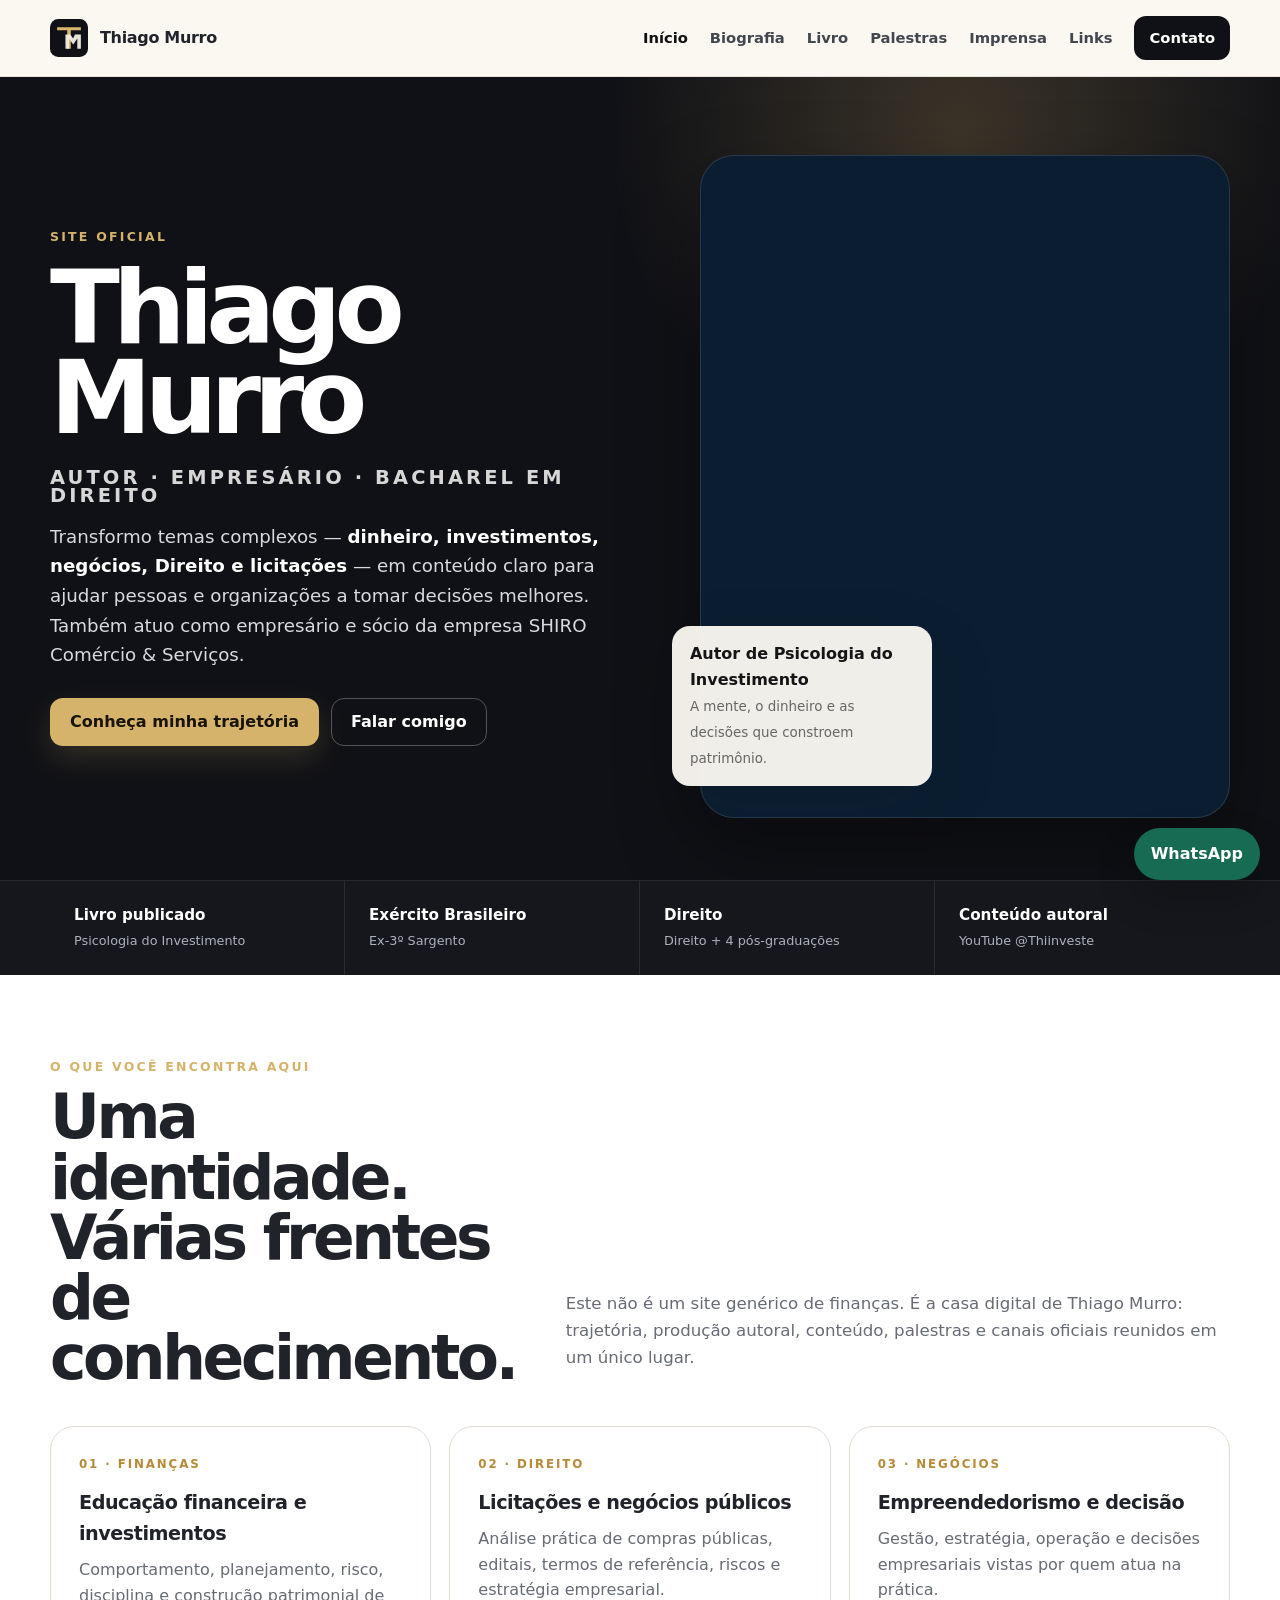
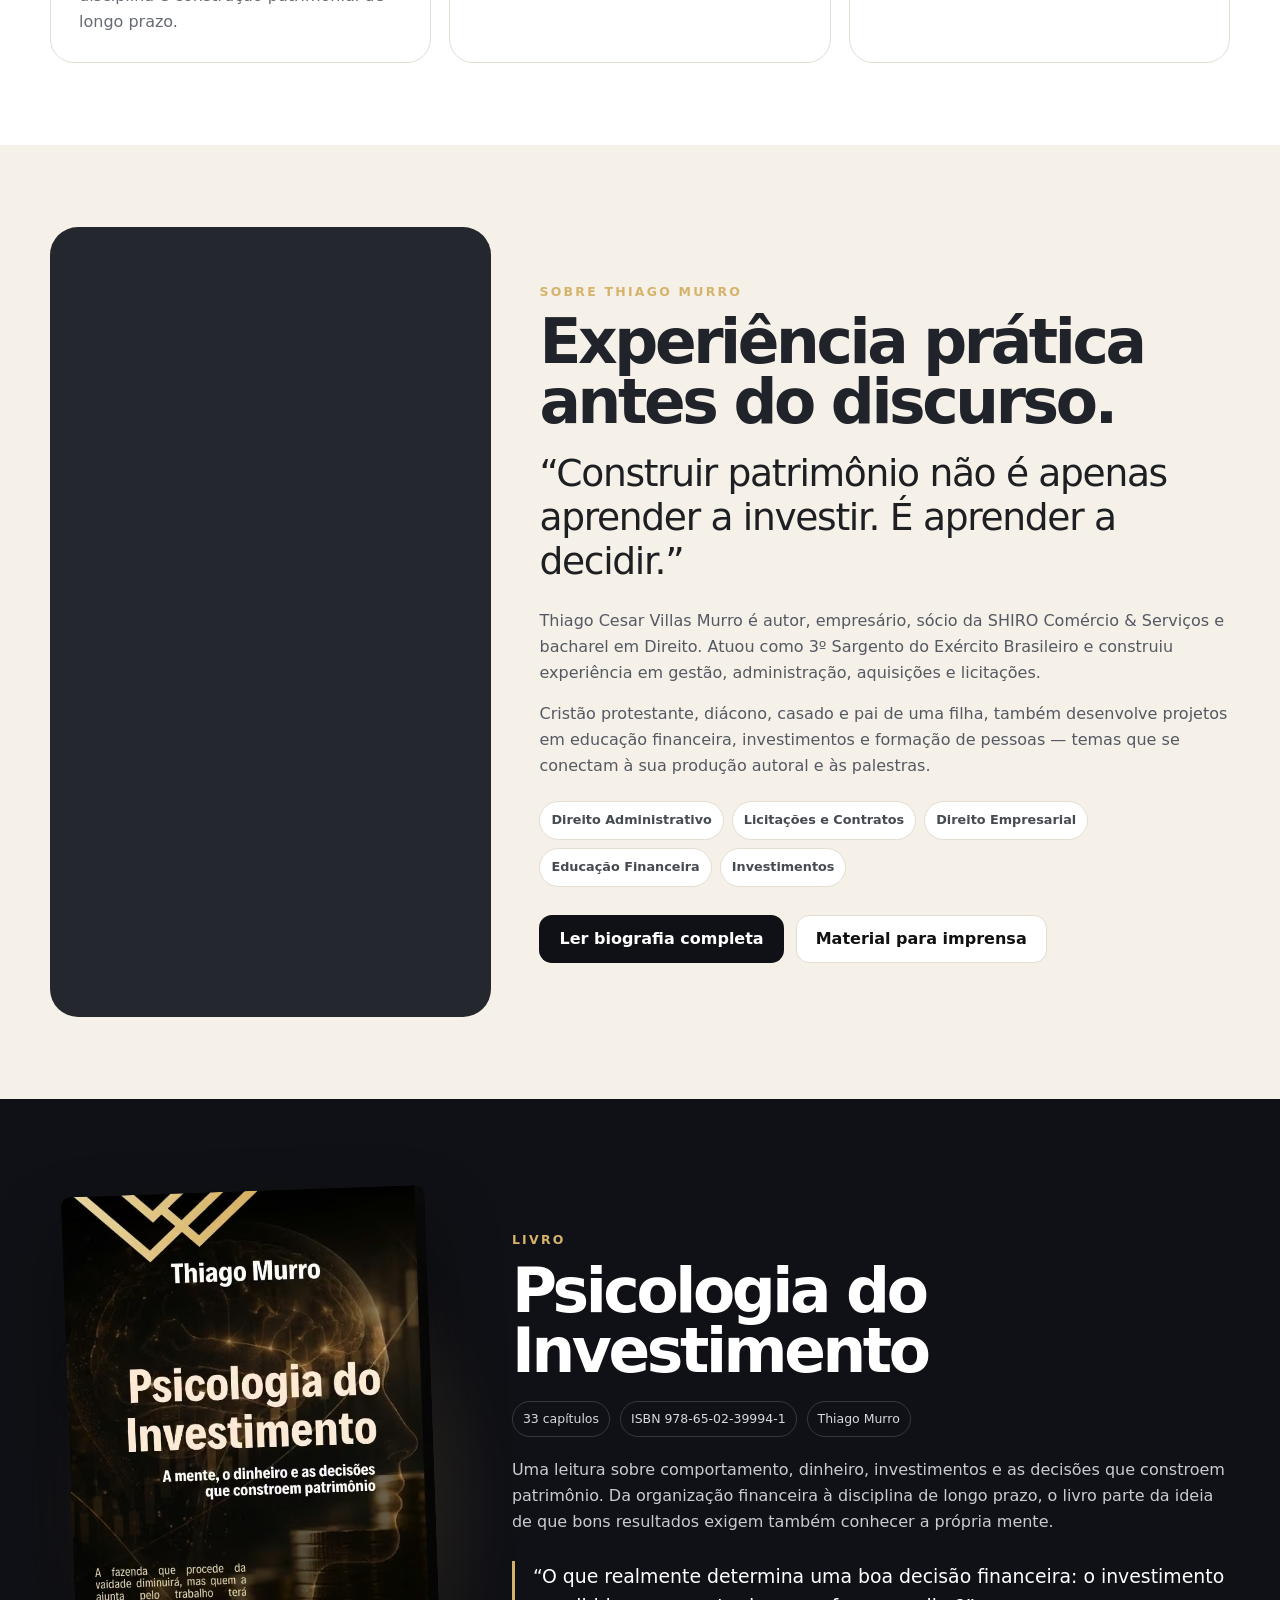
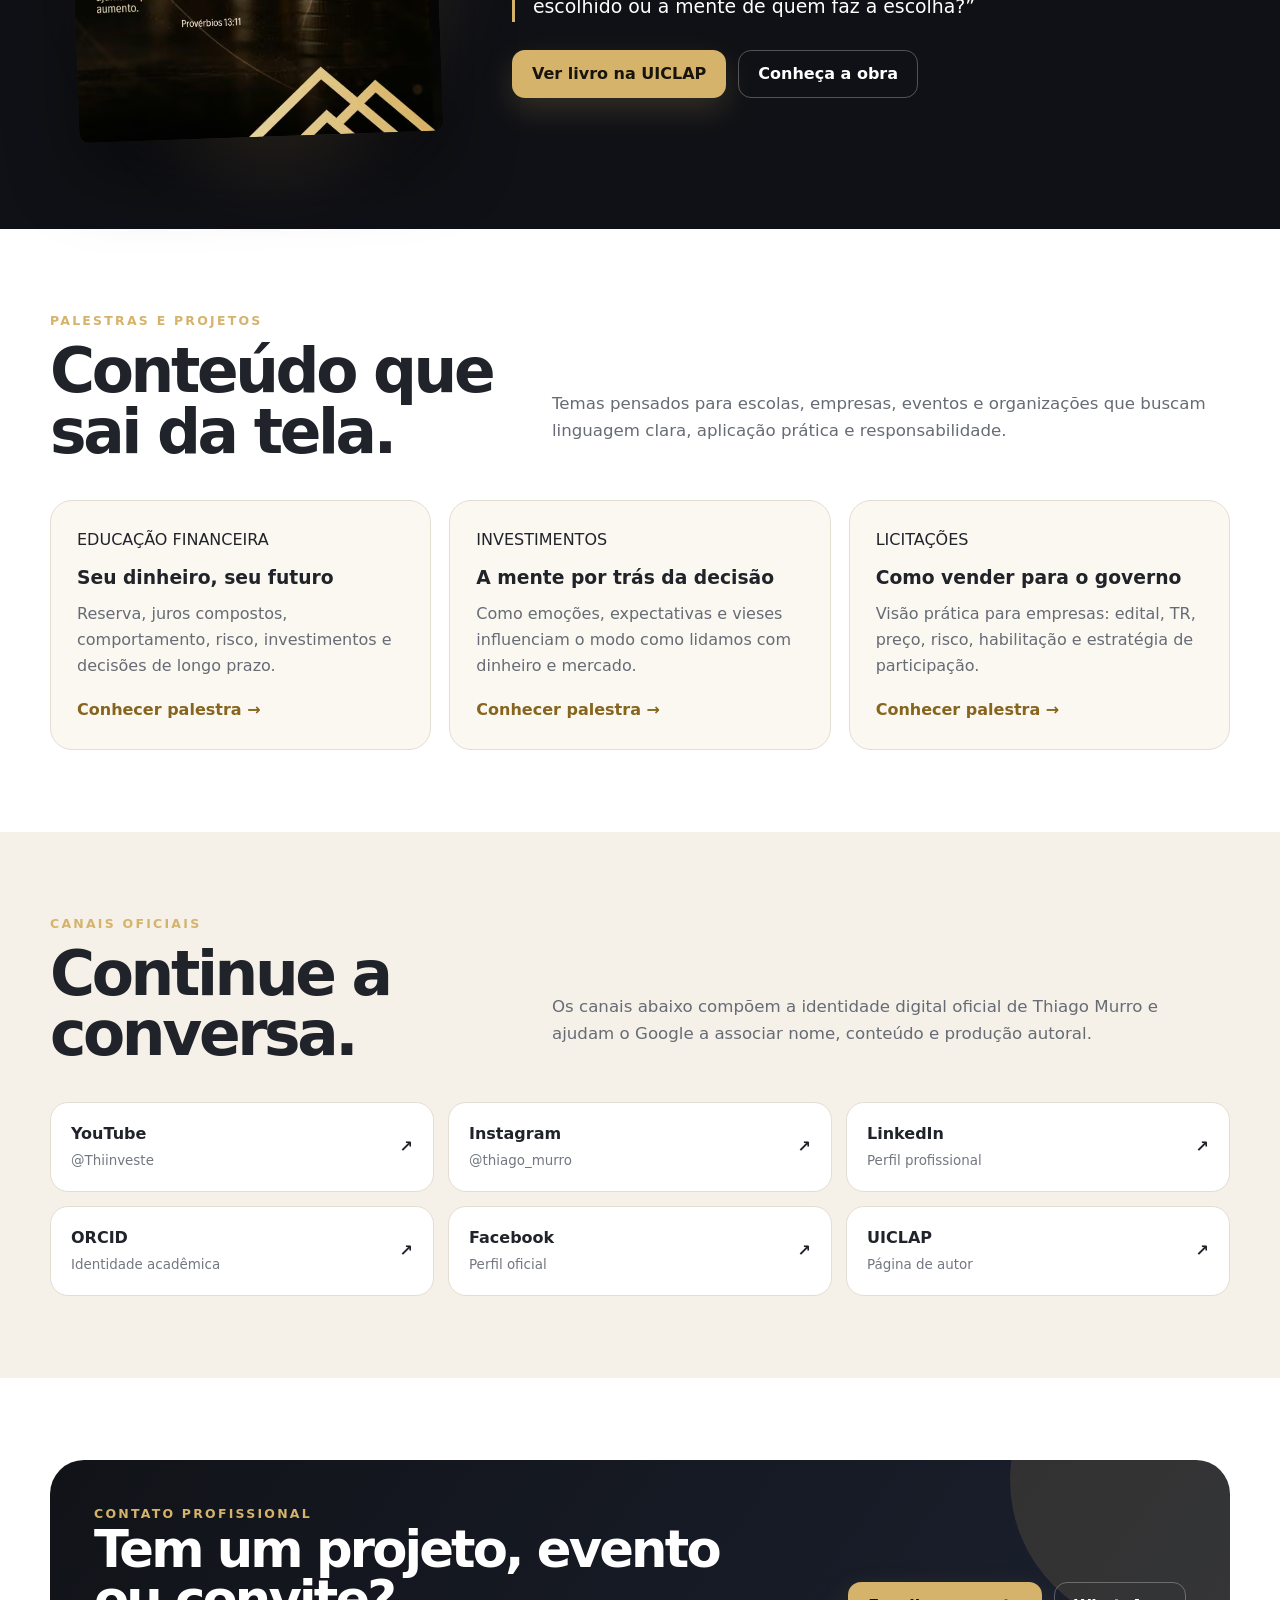
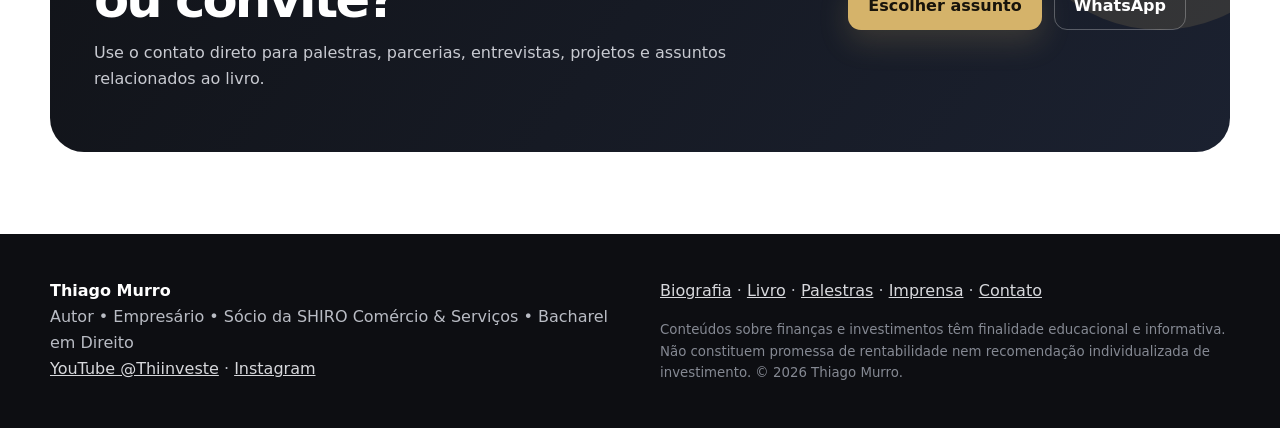
==== commit c9a6212e: "Corrige carregamento de imagens em index.html" ====
--- a/index.html
+++ b/index.html
@@ -1,10 +1,10 @@
 <!DOCTYPE html>
-<html lang="pt-BR"><head><meta charset="utf-8"/><meta content="width=device-width,initial-scale=1" name="viewport"/><title>Thiago Murro | Autor, Empresário e Educação Financeira</title><meta content="Site oficial de Thiago Murro: autor de Psicologia do Investimento, empresário, bacharel em Direito, ex-3º Sargento e criador do canal Thiinveste." name="description"/><meta content="Thiago Murro" name="author"/><meta content="index,follow,max-image-preview:large" name="robots"/><meta content="#101116" name="theme-color"/><meta content="website" property="og:type"/><meta content="Thiago Murro | Autor, Empresário e Educação Financeira" property="og:title"/><meta content="Site oficial de Thiago Murro: autor de Psicologia do Investimento, empresário, bacharel em Direito, ex-3º Sargento e criador do canal Thiinveste." property="og:description"/><meta content="https://tcesar443-pixel.github.io/assets/thiago-murro-hero.jpg" property="og:image"/><meta content="pt_BR" property="og:locale"/><meta content="summary_large_image" name="twitter:card"/><link href="assets/favicon.svg" rel="icon"/><link href="styles.css" rel="stylesheet"/><script type="application/ld+json">{"@context": "https://schema.org", "@type": "Person", "@id": "https://tcesar443-pixel.github.io/#thiago-murro", "name": "Thiago Murro", "alternateName": ["Thiago Cesar Villas Murro", "Thiinveste"], "givenName": "Thiago", "familyName": "Murro", "description": "Autor, empresário, sócio da SHIRO Comércio & Serviços, bacharel em Direito e ex-3º Sargento do Exército Brasileiro, com atuação em licitações, gestão pública, educação financeira e investimentos.", "image": ["https://tcesar443-pixel.github.io/assets/thiago-murro-hero.jpg", "https://tcesar443-pixel.github.io/assets/thiago-murro-hero.jpg", "https://tcesar443-pixel.github.io/assets/thiago-murro-hero.jpg"], "jobTitle": ["Autor", "Empresário", "Sócio da SHIRO Comércio & Serviços"], "sameAs": ["https://www.youtube.com/@Thiinveste", "https://www.instagram.com/thiago_murro/", "https://www.facebook.com/thiago.murro.2025/", "https://www.linkedin.com/in/thiago-cesar-villas-murro-1043553b2/", "https://orcid.org/0009-0005-9822-4153", "https://bio.uiclap.com/thiagomurro"], "knowsAbout": ["Educação financeira", "Investimentos", "Direito Administrativo", "Licitações e contratos", "Direito Empresarial", "Direito Econômico e Financeiro", "Negócios", "Gestão pública", "Finanças comportamentais"], "url": "https://tcesar443-pixel.github.io/"}</script>
-<script type="application/ld+json">{"@context": "https://schema.org", "@type": "WebSite", "name": "Thiago Murro", "alternateName": "Thiago Murro | Site Oficial", "publisher": {"@id": "https://tcesar443-pixel.github.io/#thiago-murro"}, "@id": "https://tcesar443-pixel.github.io/#website", "url": "https://tcesar443-pixel.github.io/"}</script><meta content="1200" property="og:image:width"/><meta content="675" property="og:image:height"/><meta content="Thiago Murro em retrato oficial" property="og:image:alt"/><meta content="Thiago Murro | Site Oficial" property="og:site_name"/><meta content="Thiago Murro | Autor, Empresário e Educação Financeira" name="twitter:title"/><meta content="Site oficial de Thiago Murro: autor de Psicologia do Investimento, empresário, bacharel em Direito, ex-3º Sargento e criador do canal Thiinveste." name="twitter:description"/><meta content="https://tcesar443-pixel.github.io/assets/thiago-murro-hero.jpg" name="twitter:image"/><meta content="Thiago Murro em retrato oficial" name="twitter:image:alt"/><link href="./" hreflang="pt-BR" rel="alternate"/><link as="image" fetchpriority="high" href="assets/thiago-murro-hero.jpg" rel="preload"/><link href="https://tcesar443-pixel.github.io/" rel="canonical"/><meta content="https://tcesar443-pixel.github.io/" property="og:url"/></head><body><a class="skip" href="#conteudo">Ir para o conteúdo</a><header class="nav-shell"><div class="container nav"><a class="brand" href="index.html"><img alt="" height="38" src="assets/favicon.svg" width="38"/><span>Thiago Murro</span></a><button aria-expanded="false" aria-label="Abrir menu" class="menu">☰</button><nav aria-label="Navegação principal" class="navlinks"><a aria-current="page" href="index.html">Início</a><a href="biografia.html">Biografia</a><a href="livro.html">Livro</a><a href="palestras.html">Palestras</a><a href="imprensa.html">Imprensa</a><a href="links.html">Links</a><a class="nav-cta" href="contato.html">Contato</a></nav></div></header><main id="conteudo"><section class="hero"><div class="container hero-grid"><div class="reveal"><div class="eyebrow">Site oficial</div><h1>Thiago<br/>Murro<small>Autor · Empresário · Bacharel em Direito</small></h1><p class="hero-lead">Transformo temas complexos — <strong>dinheiro, investimentos, negócios, Direito e licitações</strong> — em conteúdo claro para ajudar pessoas e organizações a tomar decisões melhores. Também atuo como empresário e sócio da empresa SHIRO Comércio &amp; Serviços.</p><div class="actions"><a class="btn btn-gold" data-track="hero_biografia" href="biografia.html">Conheça minha trajetória</a><a class="btn btn-ghost" data-track="hero_whatsapp" href="https://wa.me/5521992072981?text=Ol%C3%A1%2C%20Thiago.%20Conheci%20seu%20trabalho%20pelo%20seu%20site%20oficial%20e%20gostaria%20de%20conversar." rel="noopener" target="_blank">Falar comigo</a></div></div><div class="hero-photo reveal"><div class="frame"><img alt="Thiago Murro em foto oficial, sem edição artística" data-asset="hero" fetchpriority="high" height="1600" loading="eager" src="assets/thiago-murro-hero.jpg" width="894"/></div><div class="photo-tag"><strong>Autor de Psicologia do Investimento</strong><span>A mente, o dinheiro e as decisões que constroem patrimônio.</span></div></div></div></section>
+<html lang="pt-BR"><head><meta charset="utf-8"/><meta content="width=device-width,initial-scale=1" name="viewport"/><title>Thiago Murro | Autor, Empresário e Educação Financeira</title><meta content="Site oficial de Thiago Murro: autor de Psicologia do Investimento, empresário, bacharel em Direito, ex-3º Sargento e criador do canal Thiinveste." name="description"/><meta content="Thiago Murro" name="author"/><meta content="index,follow,max-image-preview:large" name="robots"/><meta content="#101116" name="theme-color"/><meta content="website" property="og:type"/><meta content="Thiago Murro | Autor, Empresário e Educação Financeira" property="og:title"/><meta content="Site oficial de Thiago Murro: autor de Psicologia do Investimento, empresário, bacharel em Direito, ex-3º Sargento e criador do canal Thiinveste." property="og:description"/><meta content="https://tcesar443-pixel.github.io/assets/thiago-murro-hero.webp" property="og:image"/><meta content="pt_BR" property="og:locale"/><meta content="summary_large_image" name="twitter:card"/><link href="assets/favicon.svg" rel="icon"/><link href="styles.css" rel="stylesheet"/><script type="application/ld+json">{"@context": "https://schema.org", "@type": "Person", "@id": "https://tcesar443-pixel.github.io/#thiago-murro", "name": "Thiago Murro", "alternateName": ["Thiago Cesar Villas Murro", "Thiinveste"], "givenName": "Thiago", "familyName": "Murro", "description": "Autor, empresário, sócio da SHIRO Comércio & Serviços, bacharel em Direito e ex-3º Sargento do Exército Brasileiro, com atuação em licitações, gestão pública, educação financeira e investimentos.", "image": ["https://tcesar443-pixel.github.io/assets/thiago-murro-hero.webp", "https://tcesar443-pixel.github.io/assets/thiago-murro-hero.webp", "https://tcesar443-pixel.github.io/assets/thiago-murro-hero.webp"], "jobTitle": ["Autor", "Empresário", "Sócio da SHIRO Comércio & Serviços"], "sameAs": ["https://www.youtube.com/@Thiinveste", "https://www.instagram.com/thiago_murro/", "https://www.facebook.com/thiago.murro.2025/", "https://www.linkedin.com/in/thiago-cesar-villas-murro-1043553b2/", "https://orcid.org/0009-0005-9822-4153", "https://bio.uiclap.com/thiagomurro"], "knowsAbout": ["Educação financeira", "Investimentos", "Direito Administrativo", "Licitações e contratos", "Direito Empresarial", "Direito Econômico e Financeiro", "Negócios", "Gestão pública", "Finanças comportamentais"], "url": "https://tcesar443-pixel.github.io/"}</script>
+<script type="application/ld+json">{"@context": "https://schema.org", "@type": "WebSite", "name": "Thiago Murro", "alternateName": "Thiago Murro | Site Oficial", "publisher": {"@id": "https://tcesar443-pixel.github.io/#thiago-murro"}, "@id": "https://tcesar443-pixel.github.io/#website", "url": "https://tcesar443-pixel.github.io/"}</script><meta content="1200" property="og:image:width"/><meta content="675" property="og:image:height"/><meta content="Thiago Murro em retrato oficial" property="og:image:alt"/><meta content="Thiago Murro | Site Oficial" property="og:site_name"/><meta content="Thiago Murro | Autor, Empresário e Educação Financeira" name="twitter:title"/><meta content="Site oficial de Thiago Murro: autor de Psicologia do Investimento, empresário, bacharel em Direito, ex-3º Sargento e criador do canal Thiinveste." name="twitter:description"/><meta content="https://tcesar443-pixel.github.io/assets/thiago-murro-hero.webp" name="twitter:image"/><meta content="Thiago Murro em retrato oficial" name="twitter:image:alt"/><link href="./" hreflang="pt-BR" rel="alternate"/><link as="image" fetchpriority="high" href="assets/thiago-murro-hero.webp" rel="preload"/><link href="https://tcesar443-pixel.github.io/" rel="canonical"/><meta content="https://tcesar443-pixel.github.io/" property="og:url"/></head><body><a class="skip" href="#conteudo">Ir para o conteúdo</a><header class="nav-shell"><div class="container nav"><a class="brand" href="index.html"><img alt="" height="38" src="assets/favicon.svg" width="38"/><span>Thiago Murro</span></a><button aria-expanded="false" aria-label="Abrir menu" class="menu">☰</button><nav aria-label="Navegação principal" class="navlinks"><a aria-current="page" href="index.html">Início</a><a href="biografia.html">Biografia</a><a href="livro.html">Livro</a><a href="palestras.html">Palestras</a><a href="imprensa.html">Imprensa</a><a href="links.html">Links</a><a class="nav-cta" href="contato.html">Contato</a></nav></div></header><main id="conteudo"><section class="hero"><div class="container hero-grid"><div class="reveal"><div class="eyebrow">Site oficial</div><h1>Thiago<br/>Murro<small>Autor · Empresário · Bacharel em Direito</small></h1><p class="hero-lead">Transformo temas complexos — <strong>dinheiro, investimentos, negócios, Direito e licitações</strong> — em conteúdo claro para ajudar pessoas e organizações a tomar decisões melhores. Também atuo como empresário e sócio da empresa SHIRO Comércio &amp; Serviços.</p><div class="actions"><a class="btn btn-gold" data-track="hero_biografia" href="biografia.html">Conheça minha trajetória</a><a class="btn btn-ghost" data-track="hero_whatsapp" href="https://wa.me/5521992072981?text=Ol%C3%A1%2C%20Thiago.%20Conheci%20seu%20trabalho%20pelo%20seu%20site%20oficial%20e%20gostaria%20de%20conversar." rel="noopener" target="_blank">Falar comigo</a></div></div><div class="hero-photo reveal"><div class="frame"><img alt="Thiago Murro em foto oficial, sem edição artística" fetchpriority="high" height="1600" loading="eager" src="assets/thiago-murro-hero.webp" width="894"/></div><div class="photo-tag"><strong>Autor de Psicologia do Investimento</strong><span>A mente, o dinheiro e as decisões que constroem patrimônio.</span></div></div></div></section>
 <section class="trust"><div class="container trust-grid"><div class="trust-item"><strong>Livro publicado</strong><span>Psicologia do Investimento</span></div><div class="trust-item"><strong>Exército Brasileiro</strong><span>Ex-3º Sargento</span></div><div class="trust-item"><strong>Direito</strong><span>Direito + 4 pós-graduações</span></div><div class="trust-item"><strong>Conteúdo autoral</strong><span>YouTube @Thiinveste</span></div></div></section>
 <section class="section white"><div class="container"><div class="section-head"><div><div class="eyebrow">O que você encontra aqui</div><h2>Uma identidade.<br/>Várias frentes de conhecimento.</h2></div><p class="section-copy">Este não é um site genérico de finanças. É a casa digital de Thiago Murro: trajetória, produção autoral, conteúdo, palestras e canais oficiais reunidos em um único lugar.</p></div><div class="grid3"><article class="card"><div class="num">01 · FINANÇAS</div><h3>Educação financeira e investimentos</h3><p>Comportamento, planejamento, risco, disciplina e construção patrimonial de longo prazo.</p></article><article class="card"><div class="num">02 · DIREITO</div><h3>Licitações e negócios públicos</h3><p>Análise prática de compras públicas, editais, termos de referência, riscos e estratégia empresarial.</p></article><article class="card"><div class="num">03 · NEGÓCIOS</div><h3>Empreendedorismo e decisão</h3><p>Gestão, estratégia, operação e decisões empresariais vistas por quem atua na prática.</p></article></div></div></section>
-<section class="section paper"><div class="container about-grid"><div class="about-photo"><img alt="Thiago Murro em retrato profissional" data-asset="sobre" height="1600" loading="lazy" src="assets/thiago-murro-hero.jpg" width="894"/></div><div><div class="eyebrow">Sobre Thiago Murro</div><h2>Experiência prática antes do discurso.</h2><p class="quote">“Construir patrimônio não é apenas aprender a investir. É aprender a decidir.”</p><div class="prose"><p>Thiago Cesar Villas Murro é autor, empresário, sócio da SHIRO Comércio &amp; Serviços e bacharel em Direito. Atuou como 3º Sargento do Exército Brasileiro e construiu experiência em gestão, administração, aquisições e licitações.</p><p>Cristão protestante, diácono, casado e pai de uma filha, também desenvolve projetos em educação financeira, investimentos e formação de pessoas — temas que se conectam à sua produção autoral e às palestras.</p></div><div class="chips"><span class="chip">Direito Administrativo</span><span class="chip">Licitações e Contratos</span><span class="chip">Direito Empresarial</span><span class="chip">Educação Financeira</span><span class="chip">Investimentos</span></div><div class="actions"><a class="btn btn-dark" href="biografia.html">Ler biografia completa</a><a class="btn btn-light" href="imprensa.html">Material para imprensa</a></div></div></div></section>
-<section class="section dark"><div class="container book-grid"><div class="cover-wrap"><img alt="Capa do livro Psicologia do Investimento, de Thiago Murro" class="book-cover" data-asset="capa" height="1002" loading="lazy" src="assets/psicologia-do-investimento-capa.svg" width="668"/></div><div class="book-info"><div class="eyebrow">Livro</div><h2>Psicologia do Investimento</h2><div class="meta"><span>33 capítulos</span><span>ISBN 978-65-02-39994-1</span><span>Thiago Murro</span></div><p>Uma leitura sobre comportamento, dinheiro, investimentos e as decisões que constroem patrimônio. Da organização financeira à disciplina de longo prazo, o livro parte da ideia de que bons resultados exigem também conhecer a própria mente.</p><blockquote>“O que realmente determina uma boa decisão financeira: o investimento escolhido ou a mente de quem faz a escolha?”</blockquote><div class="actions"><a class="btn btn-gold" data-track="buy_book_home" href="https://loja.uiclap.com/titulo/ua206157" rel="noopener" target="_blank">Ver livro na UICLAP</a><a class="btn btn-ghost" href="livro.html">Conheça a obra</a></div></div></div></section>
+<section class="section paper"><div class="container about-grid"><div class="about-photo"><img alt="Thiago Murro em retrato profissional" height="1600" loading="lazy" src="assets/thiago-murro-sobre.avif" width="894"/></div><div><div class="eyebrow">Sobre Thiago Murro</div><h2>Experiência prática antes do discurso.</h2><p class="quote">“Construir patrimônio não é apenas aprender a investir. É aprender a decidir.”</p><div class="prose"><p>Thiago Cesar Villas Murro é autor, empresário, sócio da SHIRO Comércio &amp; Serviços e bacharel em Direito. Atuou como 3º Sargento do Exército Brasileiro e construiu experiência em gestão, administração, aquisições e licitações.</p><p>Cristão protestante, diácono, casado e pai de uma filha, também desenvolve projetos em educação financeira, investimentos e formação de pessoas — temas que se conectam à sua produção autoral e às palestras.</p></div><div class="chips"><span class="chip">Direito Administrativo</span><span class="chip">Licitações e Contratos</span><span class="chip">Direito Empresarial</span><span class="chip">Educação Financeira</span><span class="chip">Investimentos</span></div><div class="actions"><a class="btn btn-dark" href="biografia.html">Ler biografia completa</a><a class="btn btn-light" href="imprensa.html">Material para imprensa</a></div></div></div></section>
+<section class="section dark"><div class="container book-grid"><div class="cover-wrap"><img alt="Capa do livro Psicologia do Investimento, de Thiago Murro" class="book-cover" height="1002" loading="lazy" src="assets/psicologia-do-investimento-capa.avif" width="668"/></div><div class="book-info"><div class="eyebrow">Livro</div><h2>Psicologia do Investimento</h2><div class="meta"><span>33 capítulos</span><span>ISBN 978-65-02-39994-1</span><span>Thiago Murro</span></div><p>Uma leitura sobre comportamento, dinheiro, investimentos e as decisões que constroem patrimônio. Da organização financeira à disciplina de longo prazo, o livro parte da ideia de que bons resultados exigem também conhecer a própria mente.</p><blockquote>“O que realmente determina uma boa decisão financeira: o investimento escolhido ou a mente de quem faz a escolha?”</blockquote><div class="actions"><a class="btn btn-gold" data-track="buy_book_home" href="https://loja.uiclap.com/titulo/ua206157" rel="noopener" target="_blank">Ver livro na UICLAP</a><a class="btn btn-ghost" href="livro.html">Conheça a obra</a></div></div></div></section>
 <section class="section white"><div class="container"><div class="section-head"><div><div class="eyebrow">Palestras e projetos</div><h2>Conteúdo que sai da tela.</h2></div><p class="section-copy">Temas pensados para escolas, empresas, eventos e organizações que buscam linguagem clara, aplicação prática e responsabilidade.</p></div><div class="offer"><article class="offer-card"><div class="num">EDUCAÇÃO FINANCEIRA</div><h3>Seu dinheiro, seu futuro</h3><p>Reserva, juros compostos, comportamento, risco, investimentos e decisões de longo prazo.</p><a href="palestras.html">Conhecer palestra →</a></article><article class="offer-card"><div class="num">INVESTIMENTOS</div><h3>A mente por trás da decisão</h3><p>Como emoções, expectativas e vieses influenciam o modo como lidamos com dinheiro e mercado.</p><a href="palestras.html">Conhecer palestra →</a></article><article class="offer-card"><div class="num">LICITAÇÕES</div><h3>Como vender para o governo</h3><p>Visão prática para empresas: edital, TR, preço, risco, habilitação e estratégia de participação.</p><a href="palestras.html">Conhecer palestra →</a></article></div></div></section>
 <section class="section paper"><div class="container"><div class="section-head"><div><div class="eyebrow">Canais oficiais</div><h2>Continue a conversa.</h2></div><p class="section-copy">Os canais abaixo compõem a identidade digital oficial de Thiago Murro e ajudam o Google a associar nome, conteúdo e produção autoral.</p></div><div class="social-grid"><a class="social" data-track="youtube" href="https://www.youtube.com/@Thiinveste" rel="me noopener" target="_blank"><div><b>YouTube</b><span>@Thiinveste</span></div><b>↗</b></a><a class="social" data-track="instagram" href="https://www.instagram.com/thiago_murro/" rel="me noopener" target="_blank"><div><b>Instagram</b><span>@thiago_murro</span></div><b>↗</b></a><a class="social" href="https://www.linkedin.com/in/thiago-cesar-villas-murro-1043553b2/" rel="me noopener" target="_blank"><div><b>LinkedIn</b><span>Perfil profissional</span></div><b>↗</b></a><a class="social" href="https://orcid.org/0009-0005-9822-4153" rel="me noopener" target="_blank"><div><b>ORCID</b><span>Identidade acadêmica</span></div><b>↗</b></a><a class="social" href="https://www.facebook.com/thiago.murro.2025/" rel="me noopener" target="_blank"><div><b>Facebook</b><span>Perfil oficial</span></div><b>↗</b></a><a class="social" href="https://bio.uiclap.com/thiagomurro" rel="me noopener" target="_blank"><div><b>UICLAP</b><span>Página de autor</span></div><b>↗</b></a></div></div></section>
 <section class="section white"><div class="container"><div class="cta"><div><div class="eyebrow">Contato profissional</div><h2>Tem um projeto, evento ou convite?</h2><p>Use o contato direto para palestras, parcerias, entrevistas, projetos e assuntos relacionados ao livro.</p></div><div class="actions"><a class="btn btn-gold" data-track="cta_contact" href="contato.html">Escolher assunto</a><a class="btn btn-ghost" data-track="cta_whatsapp" href="https://wa.me/5521992072981?text=Ol%C3%A1%2C%20Thiago.%20Conheci%20seu%20trabalho%20pelo%20site%20e%20gostaria%20de%20falar%20sobre%20um%20projeto%20profissional." rel="noopener" target="_blank">WhatsApp</a></div></div></div></section></main><a class="whatsapp-float" data-track="whatsapp_floating" href="https://wa.me/5521992072981?text=Ol%C3%A1%2C%20Thiago.%20Conheci%20seu%20trabalho%20pelo%20site%20e%20gostaria%20de%20conversar." rel="noopener" target="_blank">WhatsApp</a><footer class="footer"><div class="container footer-grid"><div><strong>Thiago Murro</strong><br/>Autor • Empresário • Sócio da SHIRO Comércio &amp; Serviços • Bacharel em Direito<br/><a href="https://www.youtube.com/@Thiinveste" rel="me noopener" target="_blank">YouTube @Thiinveste</a> · <a href="https://www.instagram.com/thiago_murro/" rel="me noopener" target="_blank">Instagram</a></div><div><a href="biografia.html">Biografia</a> · <a href="livro.html">Livro</a> · <a href="palestras.html">Palestras</a> · <a href="imprensa.html">Imprensa</a> · <a href="contato.html">Contato</a><small>Conteúdos sobre finanças e investimentos têm finalidade educacional e informativa. Não constituem promessa de rentabilidade nem recomendação individualizada de investimento. © <span data-year=""></span> Thiago Murro.</small></div></div></footer><script defer="" src="script.js"></script></body></html>
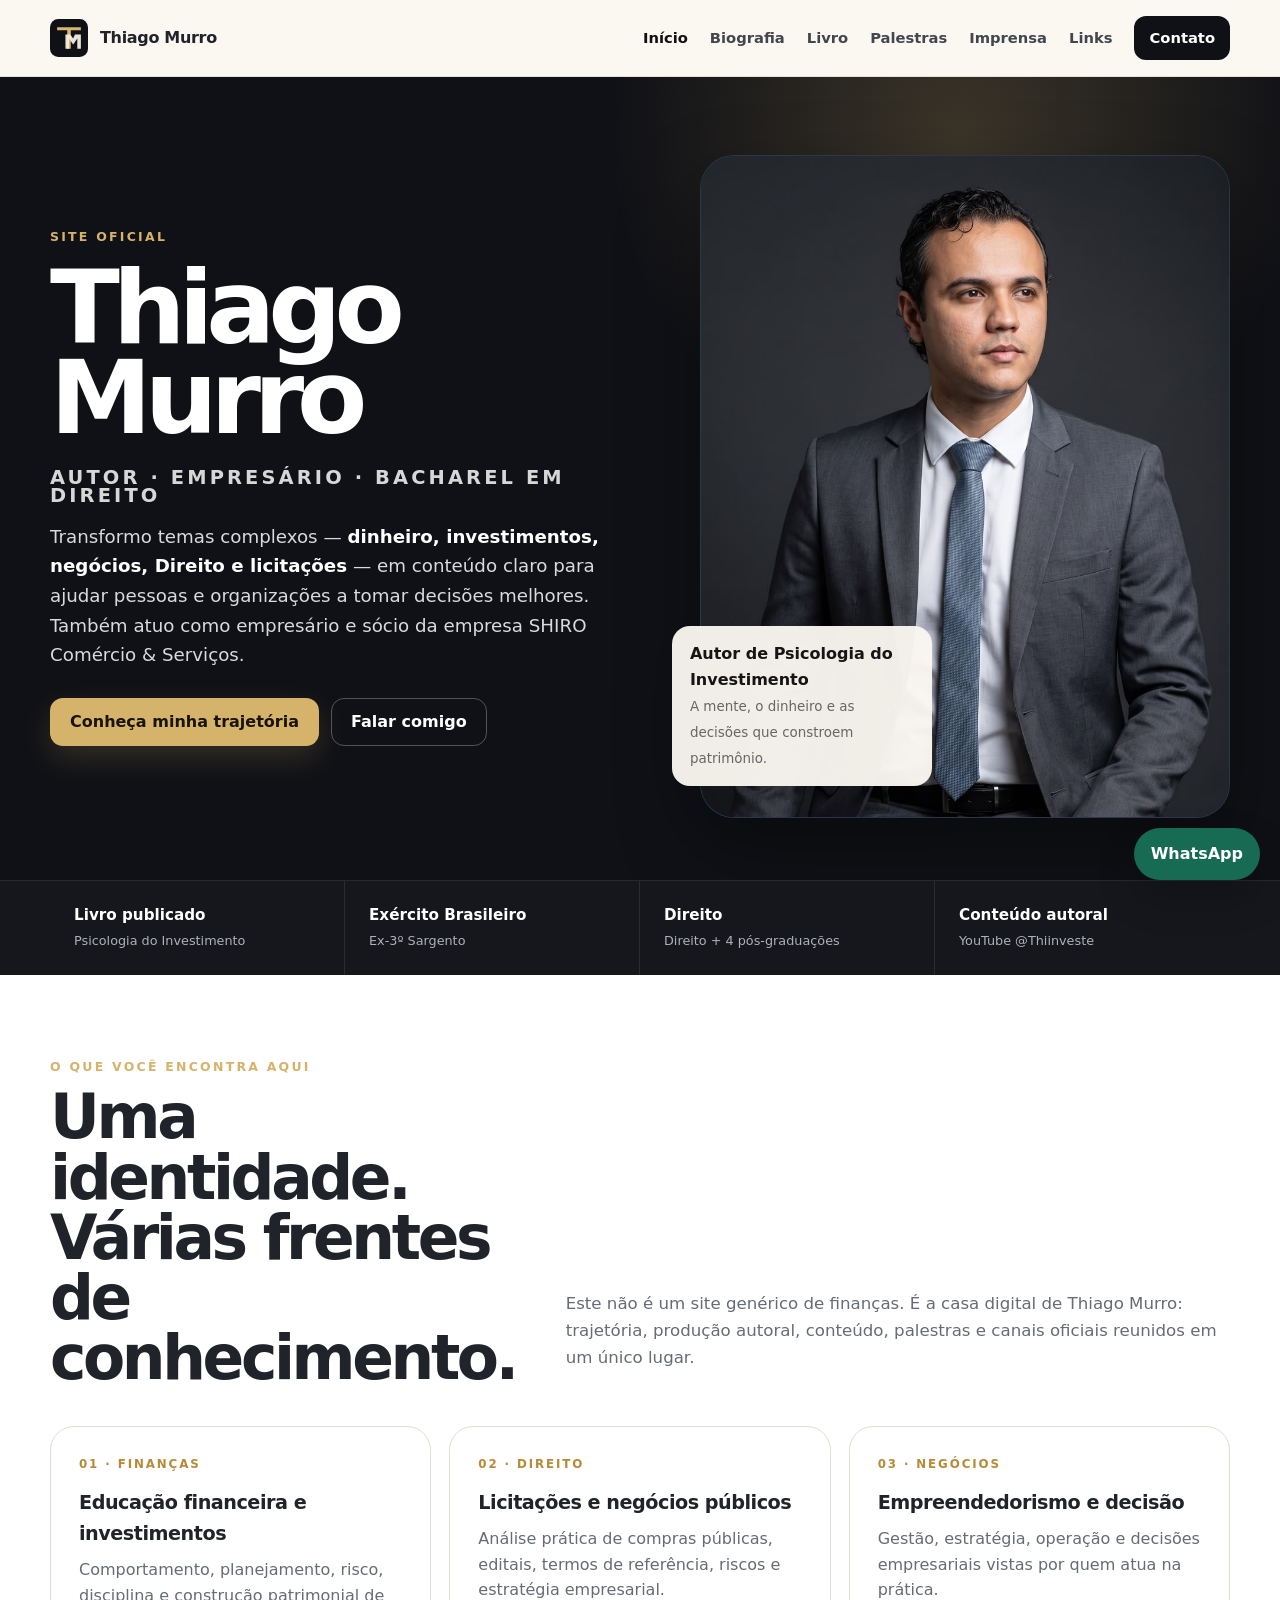
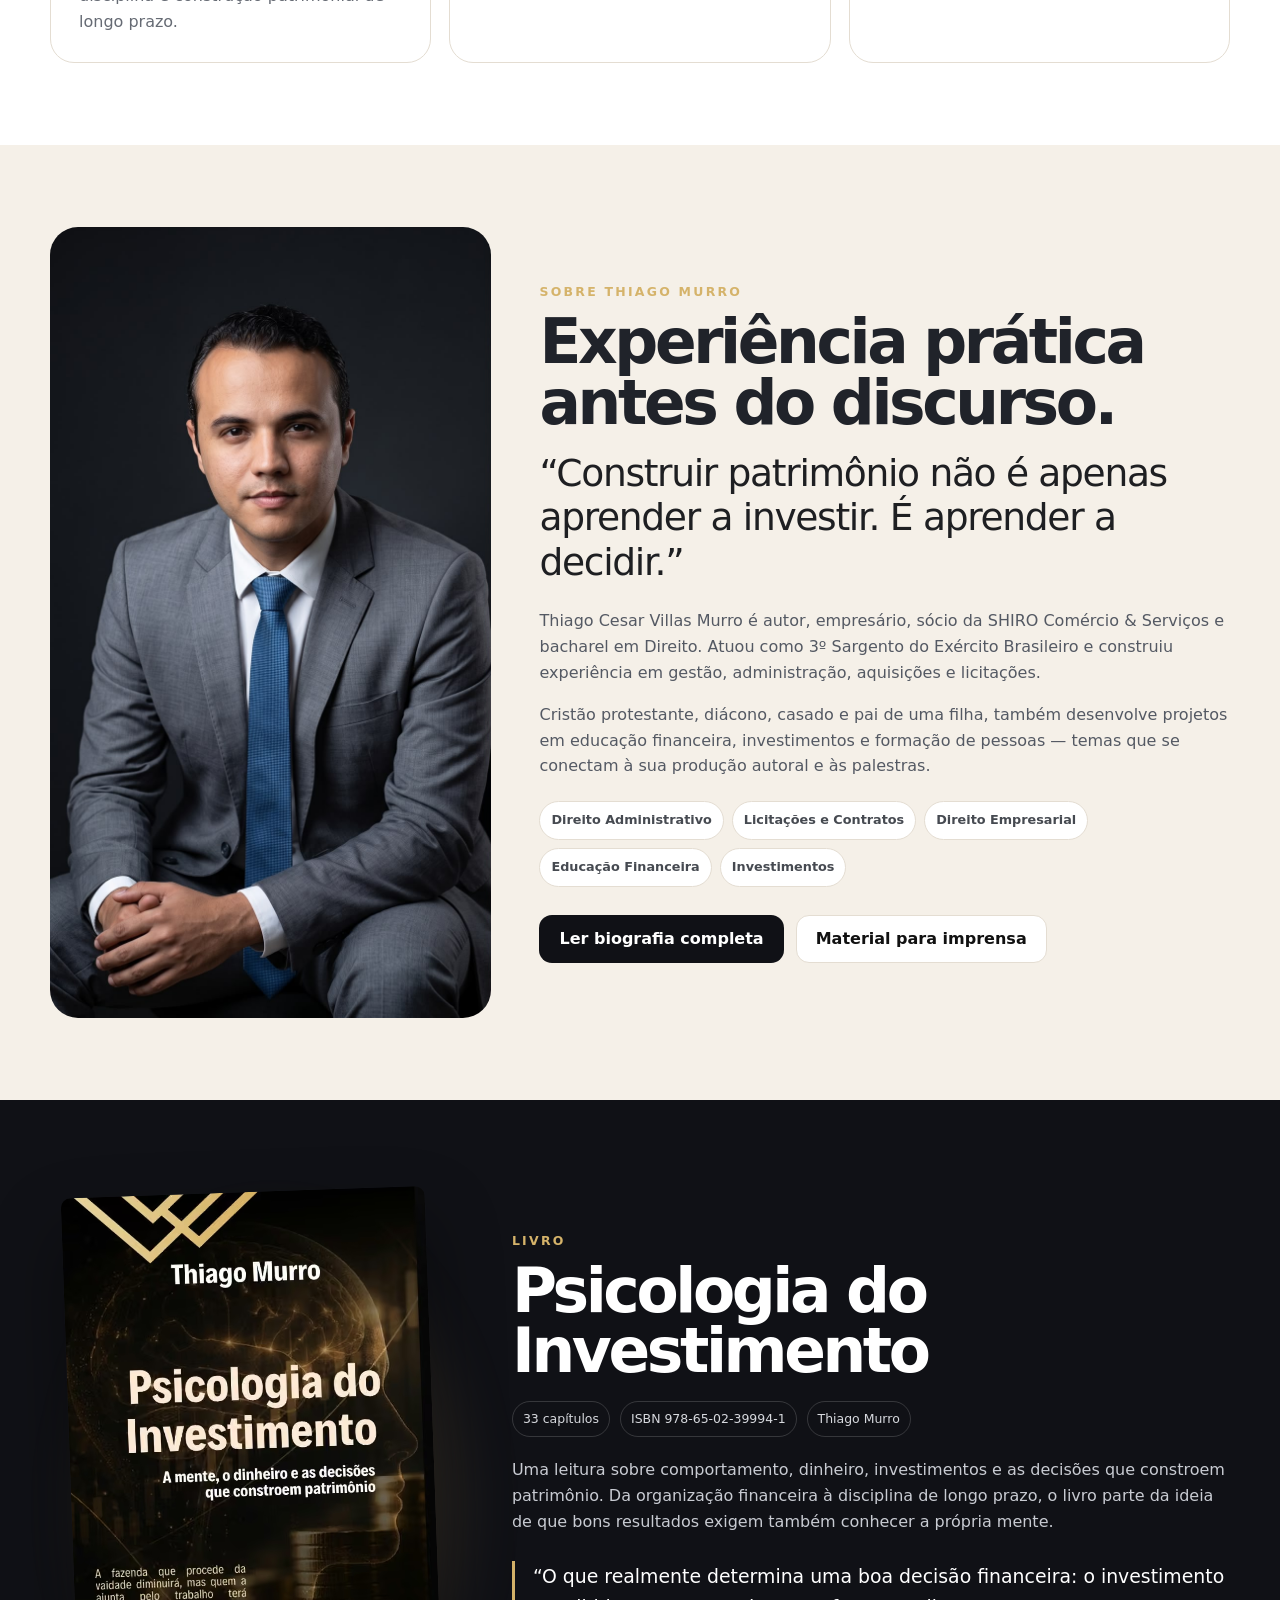
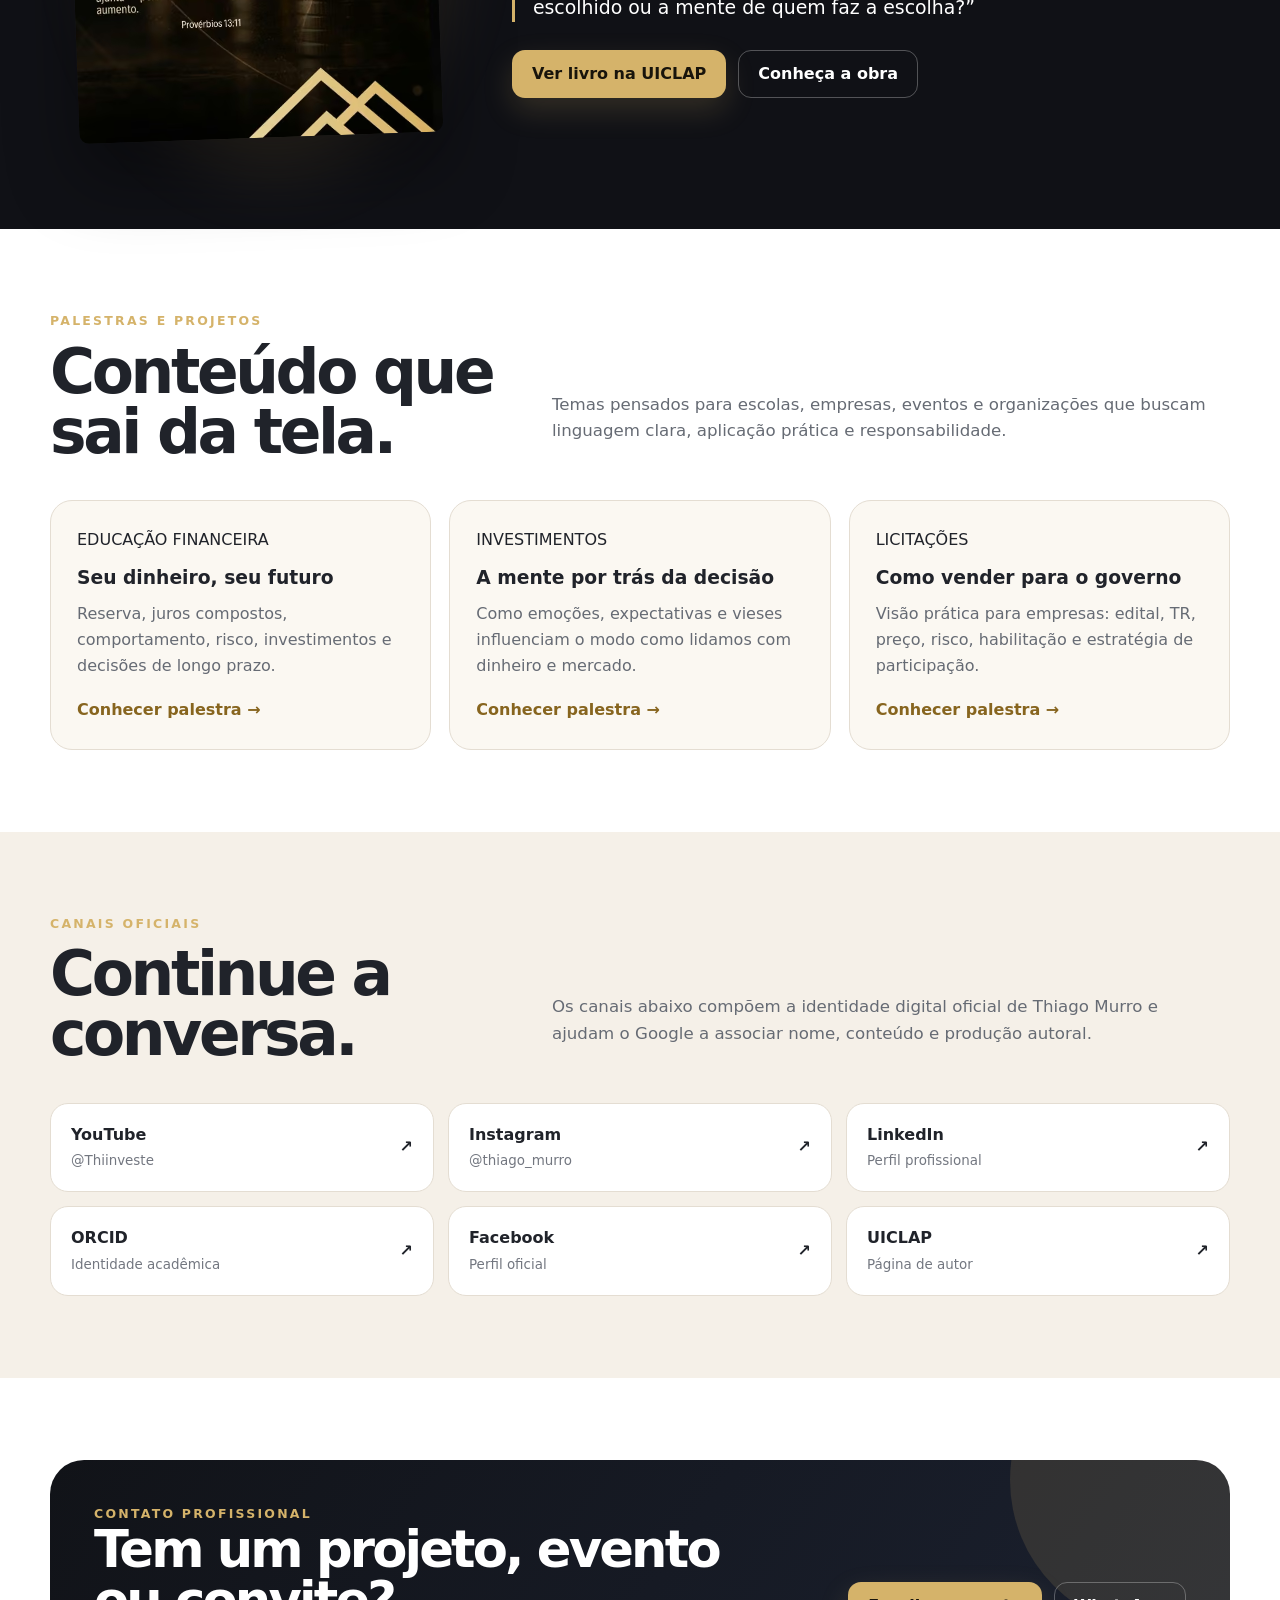
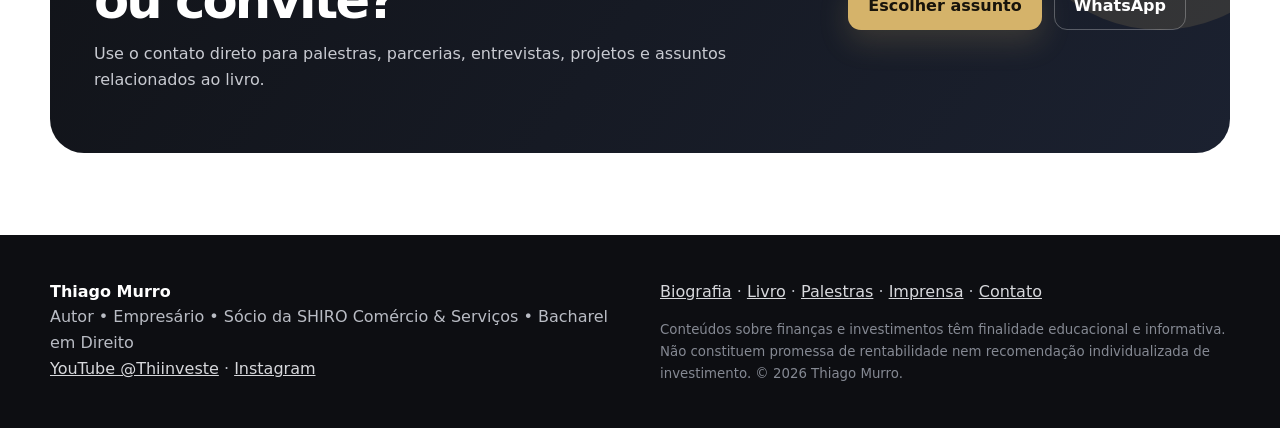
==== commit 35c83dac: "Aponta index.html para fotos originais em JPG" ====
--- a/index.html
+++ b/index.html
@@ -1,9 +1,9 @@
 <!DOCTYPE html>
-<html lang="pt-BR"><head><meta charset="utf-8"/><meta content="width=device-width,initial-scale=1" name="viewport"/><title>Thiago Murro | Autor, Empresário e Educação Financeira</title><meta content="Site oficial de Thiago Murro: autor de Psicologia do Investimento, empresário, bacharel em Direito, ex-3º Sargento e criador do canal Thiinveste." name="description"/><meta content="Thiago Murro" name="author"/><meta content="index,follow,max-image-preview:large" name="robots"/><meta content="#101116" name="theme-color"/><meta content="website" property="og:type"/><meta content="Thiago Murro | Autor, Empresário e Educação Financeira" property="og:title"/><meta content="Site oficial de Thiago Murro: autor de Psicologia do Investimento, empresário, bacharel em Direito, ex-3º Sargento e criador do canal Thiinveste." property="og:description"/><meta content="https://tcesar443-pixel.github.io/assets/thiago-murro-hero.webp" property="og:image"/><meta content="pt_BR" property="og:locale"/><meta content="summary_large_image" name="twitter:card"/><link href="assets/favicon.svg" rel="icon"/><link href="styles.css" rel="stylesheet"/><script type="application/ld+json">{"@context": "https://schema.org", "@type": "Person", "@id": "https://tcesar443-pixel.github.io/#thiago-murro", "name": "Thiago Murro", "alternateName": ["Thiago Cesar Villas Murro", "Thiinveste"], "givenName": "Thiago", "familyName": "Murro", "description": "Autor, empresário, sócio da SHIRO Comércio & Serviços, bacharel em Direito e ex-3º Sargento do Exército Brasileiro, com atuação em licitações, gestão pública, educação financeira e investimentos.", "image": ["https://tcesar443-pixel.github.io/assets/thiago-murro-hero.webp", "https://tcesar443-pixel.github.io/assets/thiago-murro-hero.webp", "https://tcesar443-pixel.github.io/assets/thiago-murro-hero.webp"], "jobTitle": ["Autor", "Empresário", "Sócio da SHIRO Comércio & Serviços"], "sameAs": ["https://www.youtube.com/@Thiinveste", "https://www.instagram.com/thiago_murro/", "https://www.facebook.com/thiago.murro.2025/", "https://www.linkedin.com/in/thiago-cesar-villas-murro-1043553b2/", "https://orcid.org/0009-0005-9822-4153", "https://bio.uiclap.com/thiagomurro"], "knowsAbout": ["Educação financeira", "Investimentos", "Direito Administrativo", "Licitações e contratos", "Direito Empresarial", "Direito Econômico e Financeiro", "Negócios", "Gestão pública", "Finanças comportamentais"], "url": "https://tcesar443-pixel.github.io/"}</script>
-<script type="application/ld+json">{"@context": "https://schema.org", "@type": "WebSite", "name": "Thiago Murro", "alternateName": "Thiago Murro | Site Oficial", "publisher": {"@id": "https://tcesar443-pixel.github.io/#thiago-murro"}, "@id": "https://tcesar443-pixel.github.io/#website", "url": "https://tcesar443-pixel.github.io/"}</script><meta content="1200" property="og:image:width"/><meta content="675" property="og:image:height"/><meta content="Thiago Murro em retrato oficial" property="og:image:alt"/><meta content="Thiago Murro | Site Oficial" property="og:site_name"/><meta content="Thiago Murro | Autor, Empresário e Educação Financeira" name="twitter:title"/><meta content="Site oficial de Thiago Murro: autor de Psicologia do Investimento, empresário, bacharel em Direito, ex-3º Sargento e criador do canal Thiinveste." name="twitter:description"/><meta content="https://tcesar443-pixel.github.io/assets/thiago-murro-hero.webp" name="twitter:image"/><meta content="Thiago Murro em retrato oficial" name="twitter:image:alt"/><link href="./" hreflang="pt-BR" rel="alternate"/><link as="image" fetchpriority="high" href="assets/thiago-murro-hero.webp" rel="preload"/><link href="https://tcesar443-pixel.github.io/" rel="canonical"/><meta content="https://tcesar443-pixel.github.io/" property="og:url"/></head><body><a class="skip" href="#conteudo">Ir para o conteúdo</a><header class="nav-shell"><div class="container nav"><a class="brand" href="index.html"><img alt="" height="38" src="assets/favicon.svg" width="38"/><span>Thiago Murro</span></a><button aria-expanded="false" aria-label="Abrir menu" class="menu">☰</button><nav aria-label="Navegação principal" class="navlinks"><a aria-current="page" href="index.html">Início</a><a href="biografia.html">Biografia</a><a href="livro.html">Livro</a><a href="palestras.html">Palestras</a><a href="imprensa.html">Imprensa</a><a href="links.html">Links</a><a class="nav-cta" href="contato.html">Contato</a></nav></div></header><main id="conteudo"><section class="hero"><div class="container hero-grid"><div class="reveal"><div class="eyebrow">Site oficial</div><h1>Thiago<br/>Murro<small>Autor · Empresário · Bacharel em Direito</small></h1><p class="hero-lead">Transformo temas complexos — <strong>dinheiro, investimentos, negócios, Direito e licitações</strong> — em conteúdo claro para ajudar pessoas e organizações a tomar decisões melhores. Também atuo como empresário e sócio da empresa SHIRO Comércio &amp; Serviços.</p><div class="actions"><a class="btn btn-gold" data-track="hero_biografia" href="biografia.html">Conheça minha trajetória</a><a class="btn btn-ghost" data-track="hero_whatsapp" href="https://wa.me/5521992072981?text=Ol%C3%A1%2C%20Thiago.%20Conheci%20seu%20trabalho%20pelo%20seu%20site%20oficial%20e%20gostaria%20de%20conversar." rel="noopener" target="_blank">Falar comigo</a></div></div><div class="hero-photo reveal"><div class="frame"><img alt="Thiago Murro em foto oficial, sem edição artística" fetchpriority="high" height="1600" loading="eager" src="assets/thiago-murro-hero.webp" width="894"/></div><div class="photo-tag"><strong>Autor de Psicologia do Investimento</strong><span>A mente, o dinheiro e as decisões que constroem patrimônio.</span></div></div></div></section>
+<html lang="pt-BR"><head><meta charset="utf-8"/><meta content="width=device-width,initial-scale=1" name="viewport"/><title>Thiago Murro | Autor, Empresário e Educação Financeira</title><meta content="Site oficial de Thiago Murro: autor de Psicologia do Investimento, empresário, bacharel em Direito, ex-3º Sargento e criador do canal Thiinveste." name="description"/><meta content="Thiago Murro" name="author"/><meta content="index,follow,max-image-preview:large" name="robots"/><meta content="#101116" name="theme-color"/><meta content="website" property="og:type"/><meta content="Thiago Murro | Autor, Empresário e Educação Financeira" property="og:title"/><meta content="Site oficial de Thiago Murro: autor de Psicologia do Investimento, empresário, bacharel em Direito, ex-3º Sargento e criador do canal Thiinveste." property="og:description"/><meta content="https://tcesar443-pixel.github.io/assets/thiago-murro-hero.jpg" property="og:image"/><meta content="pt_BR" property="og:locale"/><meta content="summary_large_image" name="twitter:card"/><link href="assets/favicon.svg" rel="icon"/><link href="styles.css" rel="stylesheet"/><script type="application/ld+json">{"@context": "https://schema.org", "@type": "Person", "@id": "https://tcesar443-pixel.github.io/#thiago-murro", "name": "Thiago Murro", "alternateName": ["Thiago Cesar Villas Murro", "Thiinveste"], "givenName": "Thiago", "familyName": "Murro", "description": "Autor, empresário, sócio da SHIRO Comércio & Serviços, bacharel em Direito e ex-3º Sargento do Exército Brasileiro, com atuação em licitações, gestão pública, educação financeira e investimentos.", "image": ["https://tcesar443-pixel.github.io/assets/thiago-murro-hero.jpg", "https://tcesar443-pixel.github.io/assets/thiago-murro-hero.jpg", "https://tcesar443-pixel.github.io/assets/thiago-murro-hero.jpg"], "jobTitle": ["Autor", "Empresário", "Sócio da SHIRO Comércio & Serviços"], "sameAs": ["https://www.youtube.com/@Thiinveste", "https://www.instagram.com/thiago_murro/", "https://www.facebook.com/thiago.murro.2025/", "https://www.linkedin.com/in/thiago-cesar-villas-murro-1043553b2/", "https://orcid.org/0009-0005-9822-4153", "https://bio.uiclap.com/thiagomurro"], "knowsAbout": ["Educação financeira", "Investimentos", "Direito Administrativo", "Licitações e contratos", "Direito Empresarial", "Direito Econômico e Financeiro", "Negócios", "Gestão pública", "Finanças comportamentais"], "url": "https://tcesar443-pixel.github.io/"}</script>
+<script type="application/ld+json">{"@context": "https://schema.org", "@type": "WebSite", "name": "Thiago Murro", "alternateName": "Thiago Murro | Site Oficial", "publisher": {"@id": "https://tcesar443-pixel.github.io/#thiago-murro"}, "@id": "https://tcesar443-pixel.github.io/#website", "url": "https://tcesar443-pixel.github.io/"}</script><meta content="1200" property="og:image:width"/><meta content="675" property="og:image:height"/><meta content="Thiago Murro em retrato oficial" property="og:image:alt"/><meta content="Thiago Murro | Site Oficial" property="og:site_name"/><meta content="Thiago Murro | Autor, Empresário e Educação Financeira" name="twitter:title"/><meta content="Site oficial de Thiago Murro: autor de Psicologia do Investimento, empresário, bacharel em Direito, ex-3º Sargento e criador do canal Thiinveste." name="twitter:description"/><meta content="https://tcesar443-pixel.github.io/assets/thiago-murro-hero.jpg" name="twitter:image"/><meta content="Thiago Murro em retrato oficial" name="twitter:image:alt"/><link href="./" hreflang="pt-BR" rel="alternate"/><link as="image" fetchpriority="high" href="assets/thiago-murro-hero.jpg" rel="preload"/><link href="https://tcesar443-pixel.github.io/" rel="canonical"/><meta content="https://tcesar443-pixel.github.io/" property="og:url"/></head><body><a class="skip" href="#conteudo">Ir para o conteúdo</a><header class="nav-shell"><div class="container nav"><a class="brand" href="index.html"><img alt="" height="38" src="assets/favicon.svg" width="38"/><span>Thiago Murro</span></a><button aria-expanded="false" aria-label="Abrir menu" class="menu">☰</button><nav aria-label="Navegação principal" class="navlinks"><a aria-current="page" href="index.html">Início</a><a href="biografia.html">Biografia</a><a href="livro.html">Livro</a><a href="palestras.html">Palestras</a><a href="imprensa.html">Imprensa</a><a href="links.html">Links</a><a class="nav-cta" href="contato.html">Contato</a></nav></div></header><main id="conteudo"><section class="hero"><div class="container hero-grid"><div class="reveal"><div class="eyebrow">Site oficial</div><h1>Thiago<br/>Murro<small>Autor · Empresário · Bacharel em Direito</small></h1><p class="hero-lead">Transformo temas complexos — <strong>dinheiro, investimentos, negócios, Direito e licitações</strong> — em conteúdo claro para ajudar pessoas e organizações a tomar decisões melhores. Também atuo como empresário e sócio da empresa SHIRO Comércio &amp; Serviços.</p><div class="actions"><a class="btn btn-gold" data-track="hero_biografia" href="biografia.html">Conheça minha trajetória</a><a class="btn btn-ghost" data-track="hero_whatsapp" href="https://wa.me/5521992072981?text=Ol%C3%A1%2C%20Thiago.%20Conheci%20seu%20trabalho%20pelo%20seu%20site%20oficial%20e%20gostaria%20de%20conversar." rel="noopener" target="_blank">Falar comigo</a></div></div><div class="hero-photo reveal"><div class="frame"><img alt="Thiago Murro em foto oficial, sem edição artística" fetchpriority="high" height="1600" loading="eager" src="assets/thiago-murro-hero.jpg" width="894"/></div><div class="photo-tag"><strong>Autor de Psicologia do Investimento</strong><span>A mente, o dinheiro e as decisões que constroem patrimônio.</span></div></div></div></section>
 <section class="trust"><div class="container trust-grid"><div class="trust-item"><strong>Livro publicado</strong><span>Psicologia do Investimento</span></div><div class="trust-item"><strong>Exército Brasileiro</strong><span>Ex-3º Sargento</span></div><div class="trust-item"><strong>Direito</strong><span>Direito + 4 pós-graduações</span></div><div class="trust-item"><strong>Conteúdo autoral</strong><span>YouTube @Thiinveste</span></div></div></section>
 <section class="section white"><div class="container"><div class="section-head"><div><div class="eyebrow">O que você encontra aqui</div><h2>Uma identidade.<br/>Várias frentes de conhecimento.</h2></div><p class="section-copy">Este não é um site genérico de finanças. É a casa digital de Thiago Murro: trajetória, produção autoral, conteúdo, palestras e canais oficiais reunidos em um único lugar.</p></div><div class="grid3"><article class="card"><div class="num">01 · FINANÇAS</div><h3>Educação financeira e investimentos</h3><p>Comportamento, planejamento, risco, disciplina e construção patrimonial de longo prazo.</p></article><article class="card"><div class="num">02 · DIREITO</div><h3>Licitações e negócios públicos</h3><p>Análise prática de compras públicas, editais, termos de referência, riscos e estratégia empresarial.</p></article><article class="card"><div class="num">03 · NEGÓCIOS</div><h3>Empreendedorismo e decisão</h3><p>Gestão, estratégia, operação e decisões empresariais vistas por quem atua na prática.</p></article></div></div></section>
-<section class="section paper"><div class="container about-grid"><div class="about-photo"><img alt="Thiago Murro em retrato profissional" height="1600" loading="lazy" src="assets/thiago-murro-sobre.avif" width="894"/></div><div><div class="eyebrow">Sobre Thiago Murro</div><h2>Experiência prática antes do discurso.</h2><p class="quote">“Construir patrimônio não é apenas aprender a investir. É aprender a decidir.”</p><div class="prose"><p>Thiago Cesar Villas Murro é autor, empresário, sócio da SHIRO Comércio &amp; Serviços e bacharel em Direito. Atuou como 3º Sargento do Exército Brasileiro e construiu experiência em gestão, administração, aquisições e licitações.</p><p>Cristão protestante, diácono, casado e pai de uma filha, também desenvolve projetos em educação financeira, investimentos e formação de pessoas — temas que se conectam à sua produção autoral e às palestras.</p></div><div class="chips"><span class="chip">Direito Administrativo</span><span class="chip">Licitações e Contratos</span><span class="chip">Direito Empresarial</span><span class="chip">Educação Financeira</span><span class="chip">Investimentos</span></div><div class="actions"><a class="btn btn-dark" href="biografia.html">Ler biografia completa</a><a class="btn btn-light" href="imprensa.html">Material para imprensa</a></div></div></div></section>
+<section class="section paper"><div class="container about-grid"><div class="about-photo"><img alt="Thiago Murro em retrato profissional" height="1600" loading="lazy" src="assets/thiago-murro-sobre.jpg" width="894"/></div><div><div class="eyebrow">Sobre Thiago Murro</div><h2>Experiência prática antes do discurso.</h2><p class="quote">“Construir patrimônio não é apenas aprender a investir. É aprender a decidir.”</p><div class="prose"><p>Thiago Cesar Villas Murro é autor, empresário, sócio da SHIRO Comércio &amp; Serviços e bacharel em Direito. Atuou como 3º Sargento do Exército Brasileiro e construiu experiência em gestão, administração, aquisições e licitações.</p><p>Cristão protestante, diácono, casado e pai de uma filha, também desenvolve projetos em educação financeira, investimentos e formação de pessoas — temas que se conectam à sua produção autoral e às palestras.</p></div><div class="chips"><span class="chip">Direito Administrativo</span><span class="chip">Licitações e Contratos</span><span class="chip">Direito Empresarial</span><span class="chip">Educação Financeira</span><span class="chip">Investimentos</span></div><div class="actions"><a class="btn btn-dark" href="biografia.html">Ler biografia completa</a><a class="btn btn-light" href="imprensa.html">Material para imprensa</a></div></div></div></section>
 <section class="section dark"><div class="container book-grid"><div class="cover-wrap"><img alt="Capa do livro Psicologia do Investimento, de Thiago Murro" class="book-cover" height="1002" loading="lazy" src="assets/psicologia-do-investimento-capa.avif" width="668"/></div><div class="book-info"><div class="eyebrow">Livro</div><h2>Psicologia do Investimento</h2><div class="meta"><span>33 capítulos</span><span>ISBN 978-65-02-39994-1</span><span>Thiago Murro</span></div><p>Uma leitura sobre comportamento, dinheiro, investimentos e as decisões que constroem patrimônio. Da organização financeira à disciplina de longo prazo, o livro parte da ideia de que bons resultados exigem também conhecer a própria mente.</p><blockquote>“O que realmente determina uma boa decisão financeira: o investimento escolhido ou a mente de quem faz a escolha?”</blockquote><div class="actions"><a class="btn btn-gold" data-track="buy_book_home" href="https://loja.uiclap.com/titulo/ua206157" rel="noopener" target="_blank">Ver livro na UICLAP</a><a class="btn btn-ghost" href="livro.html">Conheça a obra</a></div></div></div></section>
 <section class="section white"><div class="container"><div class="section-head"><div><div class="eyebrow">Palestras e projetos</div><h2>Conteúdo que sai da tela.</h2></div><p class="section-copy">Temas pensados para escolas, empresas, eventos e organizações que buscam linguagem clara, aplicação prática e responsabilidade.</p></div><div class="offer"><article class="offer-card"><div class="num">EDUCAÇÃO FINANCEIRA</div><h3>Seu dinheiro, seu futuro</h3><p>Reserva, juros compostos, comportamento, risco, investimentos e decisões de longo prazo.</p><a href="palestras.html">Conhecer palestra →</a></article><article class="offer-card"><div class="num">INVESTIMENTOS</div><h3>A mente por trás da decisão</h3><p>Como emoções, expectativas e vieses influenciam o modo como lidamos com dinheiro e mercado.</p><a href="palestras.html">Conhecer palestra →</a></article><article class="offer-card"><div class="num">LICITAÇÕES</div><h3>Como vender para o governo</h3><p>Visão prática para empresas: edital, TR, preço, risco, habilitação e estratégia de participação.</p><a href="palestras.html">Conhecer palestra →</a></article></div></div></section>
 <section class="section paper"><div class="container"><div class="section-head"><div><div class="eyebrow">Canais oficiais</div><h2>Continue a conversa.</h2></div><p class="section-copy">Os canais abaixo compõem a identidade digital oficial de Thiago Murro e ajudam o Google a associar nome, conteúdo e produção autoral.</p></div><div class="social-grid"><a class="social" data-track="youtube" href="https://www.youtube.com/@Thiinveste" rel="me noopener" target="_blank"><div><b>YouTube</b><span>@Thiinveste</span></div><b>↗</b></a><a class="social" data-track="instagram" href="https://www.instagram.com/thiago_murro/" rel="me noopener" target="_blank"><div><b>Instagram</b><span>@thiago_murro</span></div><b>↗</b></a><a class="social" href="https://www.linkedin.com/in/thiago-cesar-villas-murro-1043553b2/" rel="me noopener" target="_blank"><div><b>LinkedIn</b><span>Perfil profissional</span></div><b>↗</b></a><a class="social" href="https://orcid.org/0009-0005-9822-4153" rel="me noopener" target="_blank"><div><b>ORCID</b><span>Identidade acadêmica</span></div><b>↗</b></a><a class="social" href="https://www.facebook.com/thiago.murro.2025/" rel="me noopener" target="_blank"><div><b>Facebook</b><span>Perfil oficial</span></div><b>↗</b></a><a class="social" href="https://bio.uiclap.com/thiagomurro" rel="me noopener" target="_blank"><div><b>UICLAP</b><span>Página de autor</span></div><b>↗</b></a></div></div></section>
